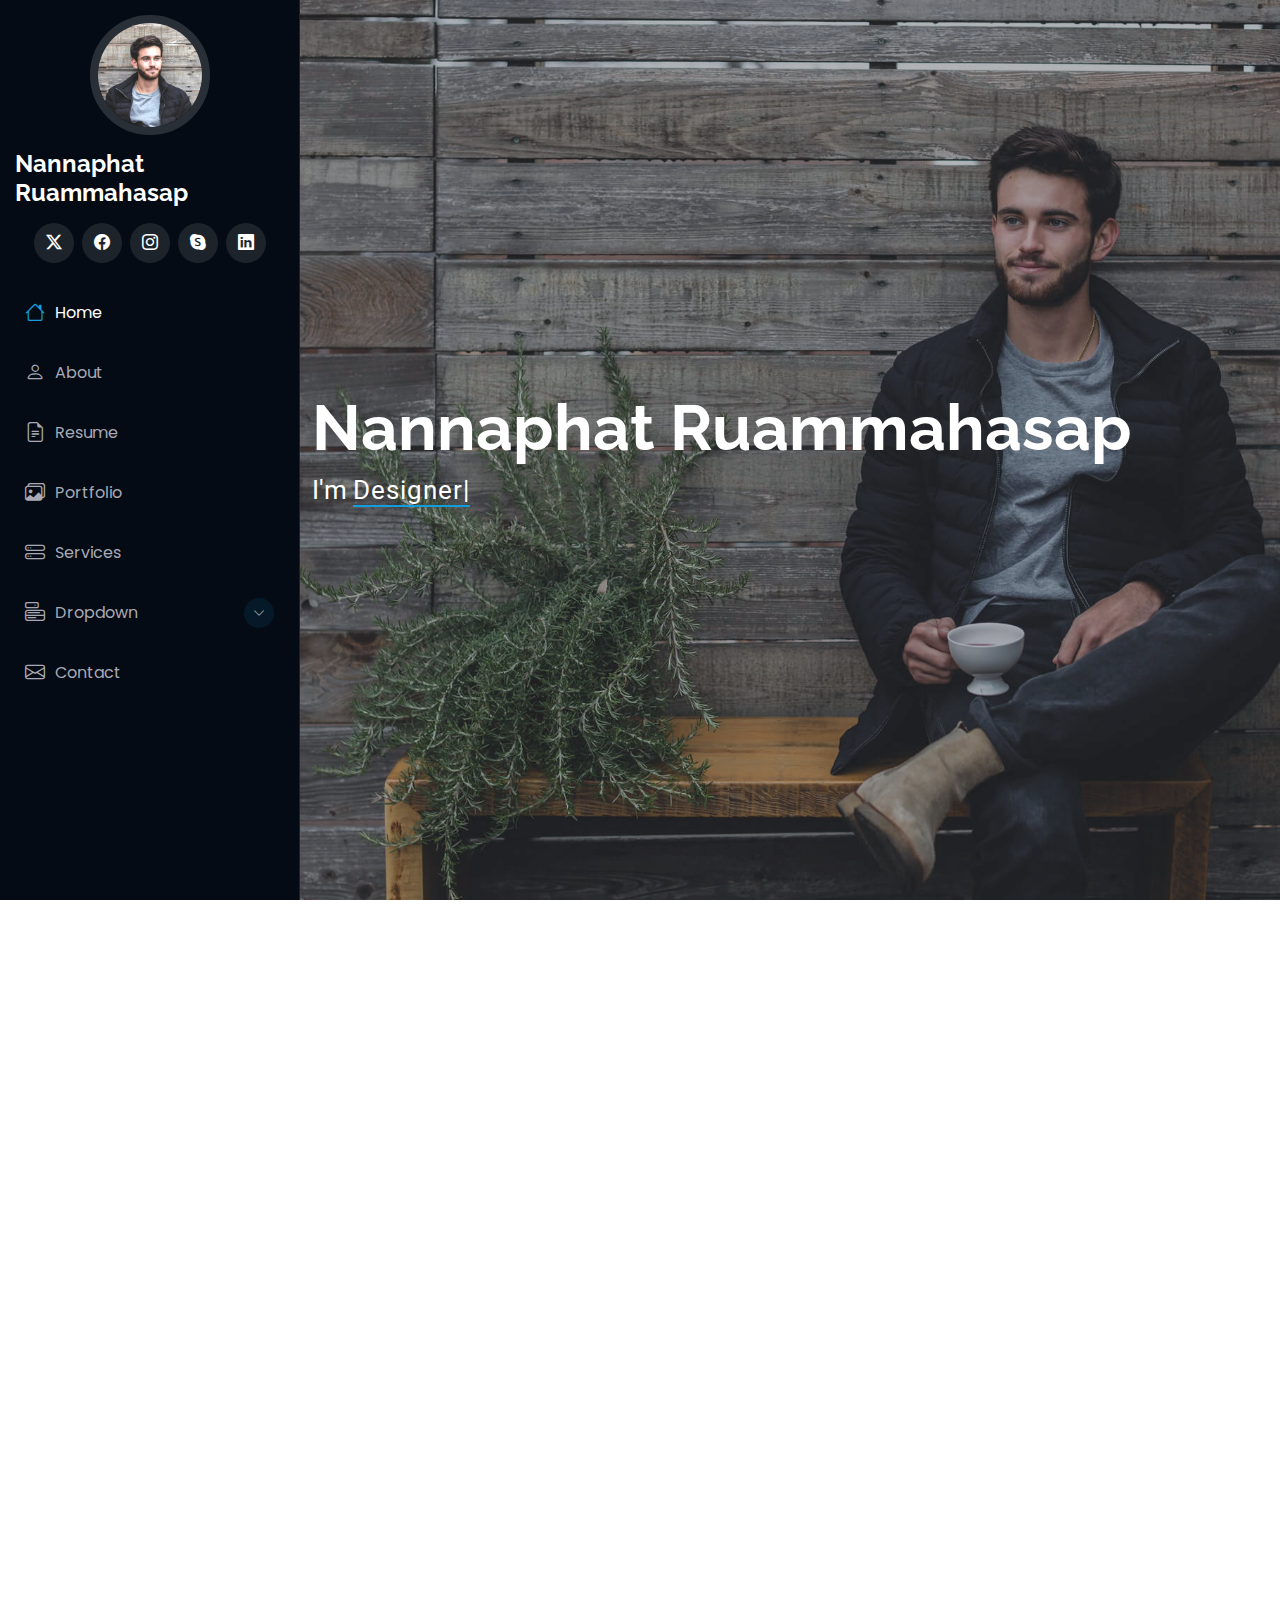
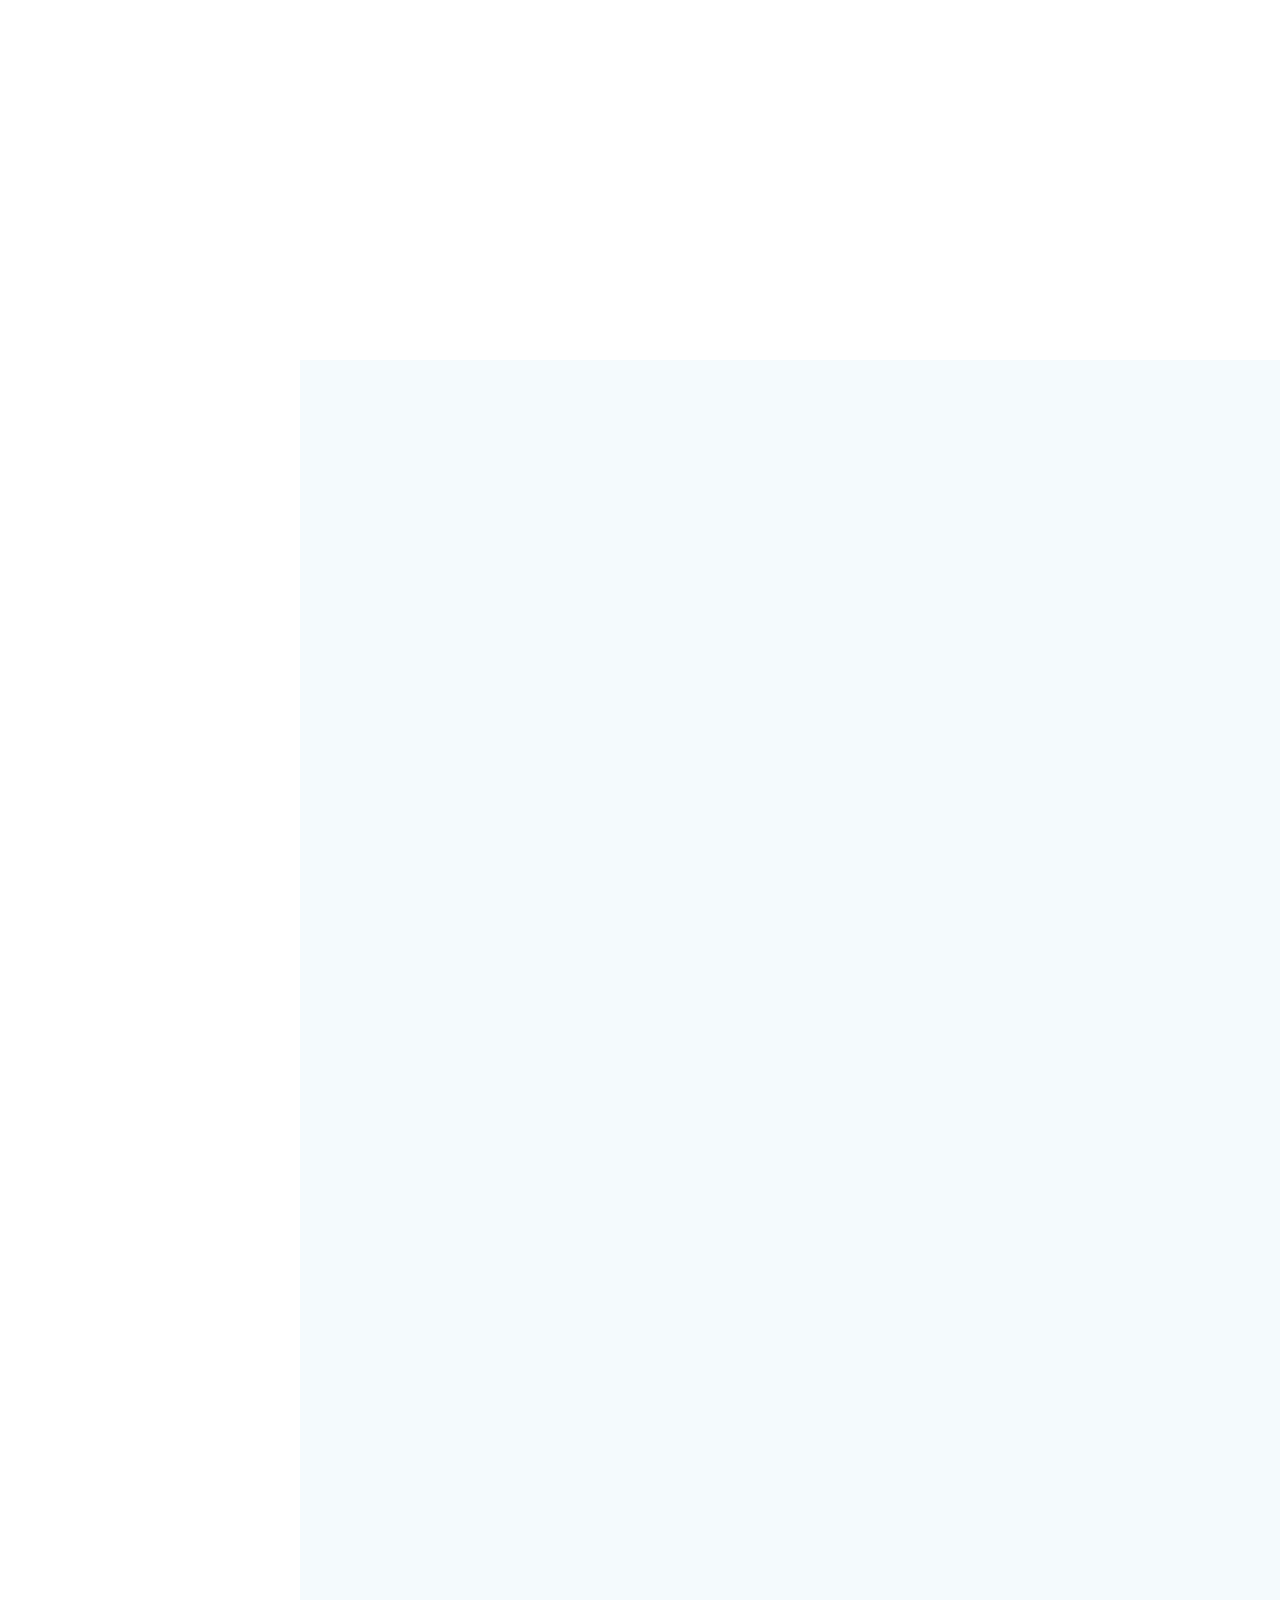
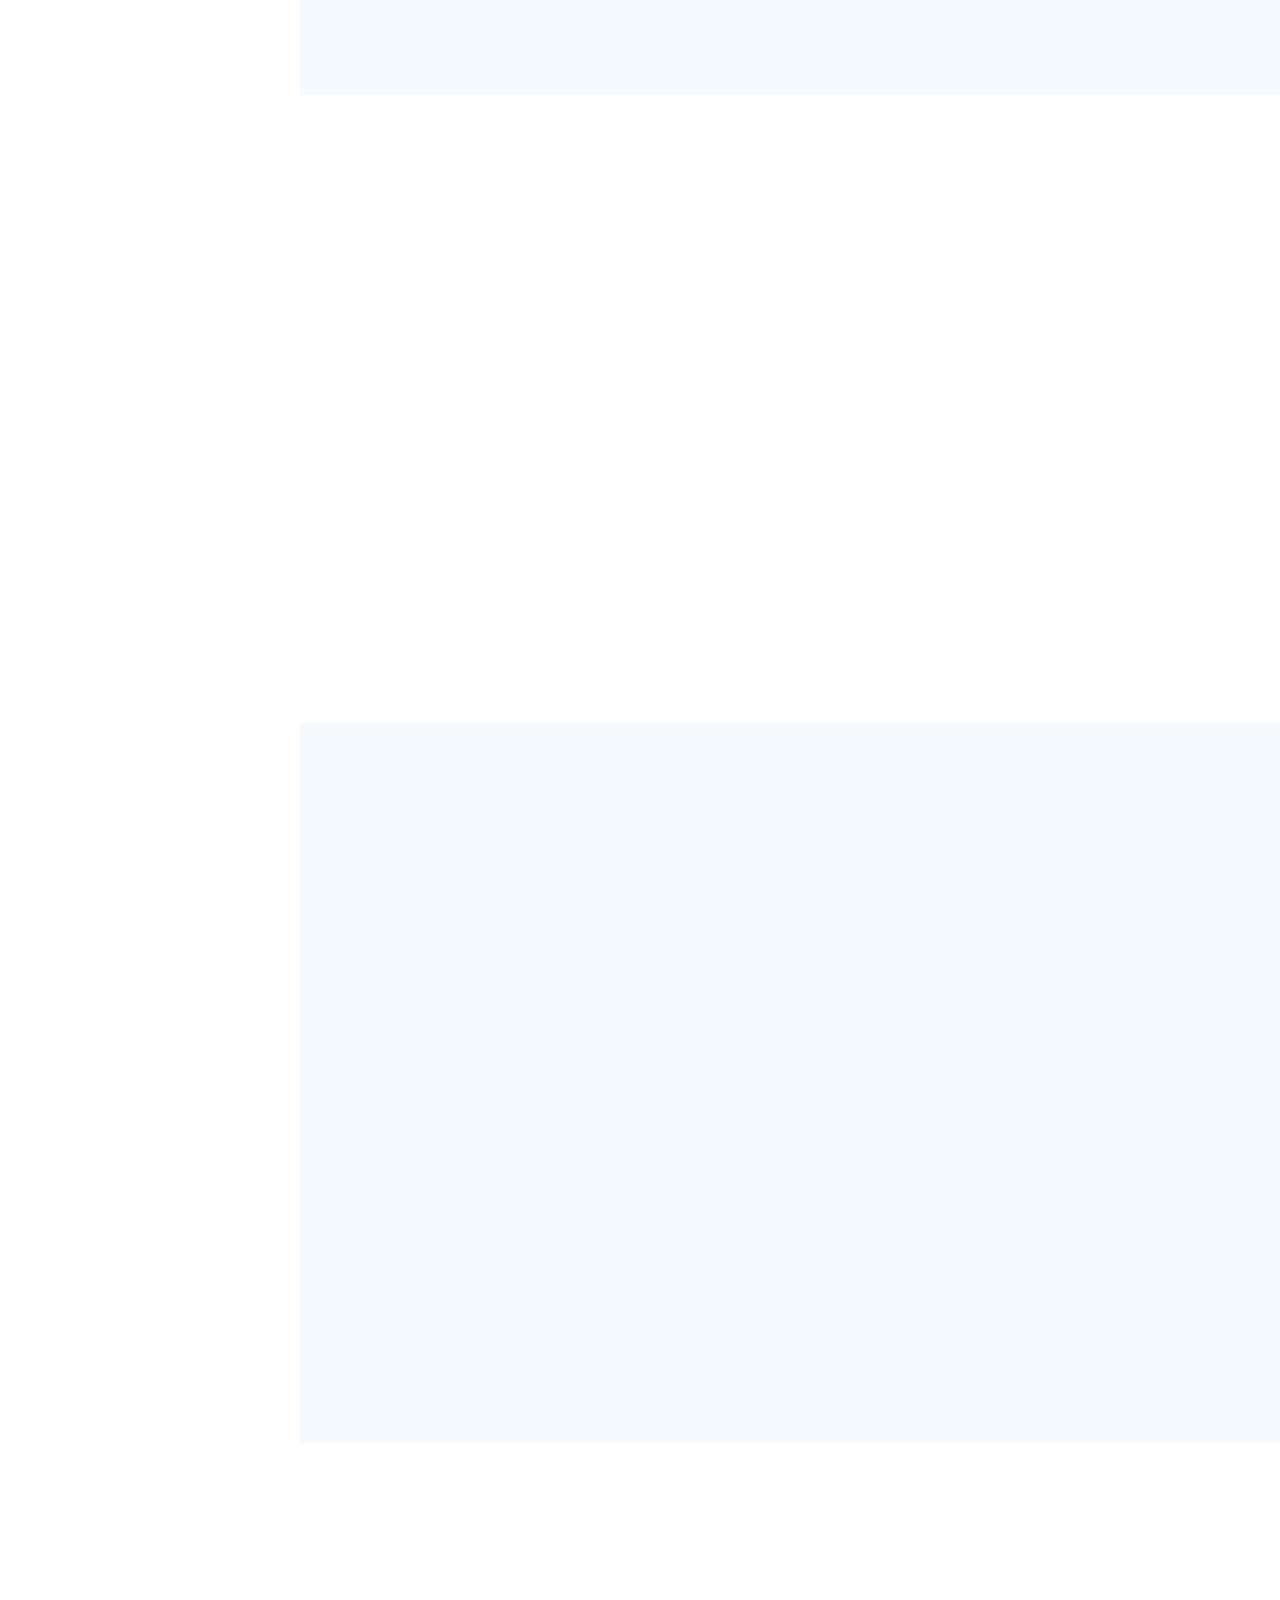
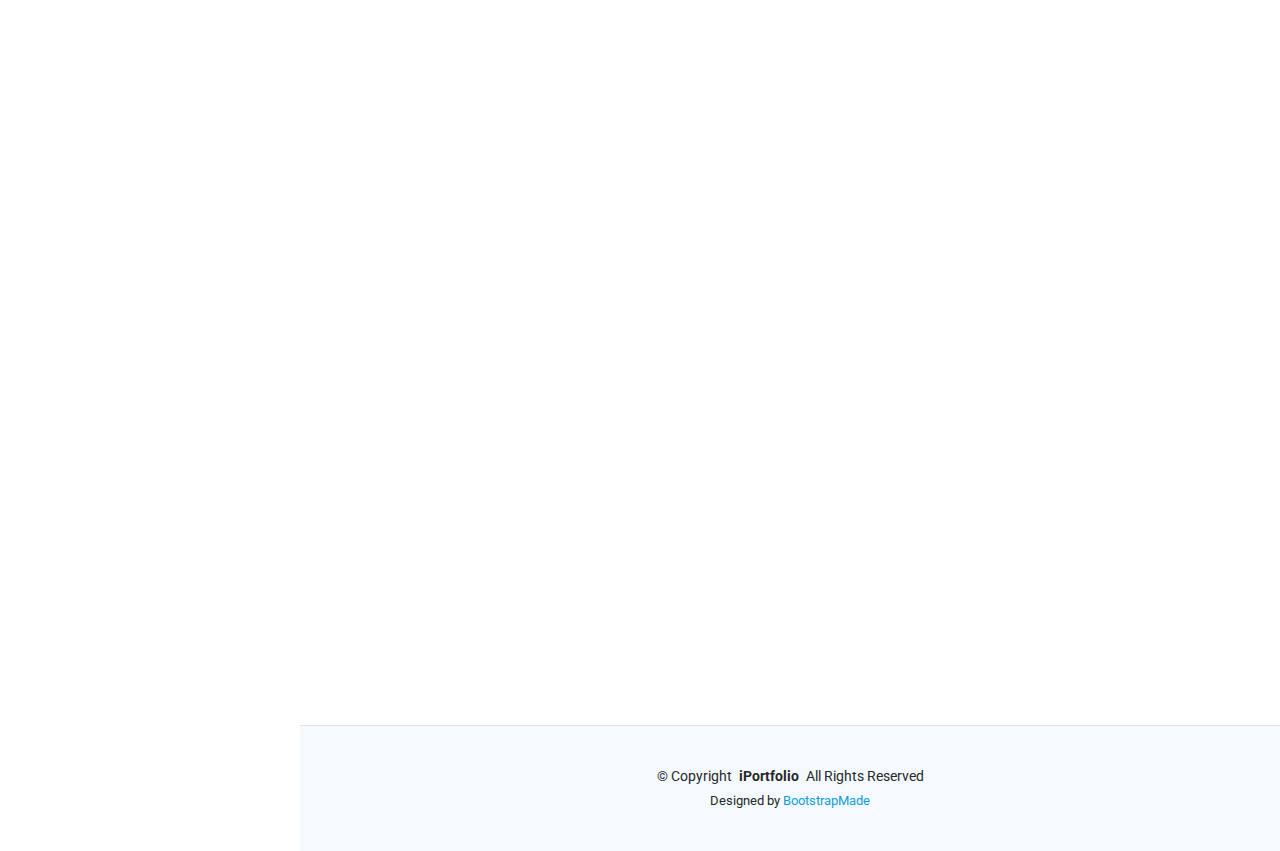
==== iPortfolio/index.html @ 77cae468 "Initial commit" ====
<!DOCTYPE html>
<html lang="en">

<head>
  <meta charset="utf-8">
  <meta content="width=device-width, initial-scale=1.0" name="viewport">
  <title>Index - iPortfolio Bootstrap Template</title>
  <meta content="" name="description">
  <meta content="" name="keywords">

  <!-- Favicons -->
  <link href="assets/img/favicon.png" rel="icon">
  <link href="assets/img/apple-touch-icon.png" rel="apple-touch-icon">

  <!-- Fonts -->
  <link href="https://fonts.googleapis.com" rel="preconnect">
  <link href="https://fonts.gstatic.com" rel="preconnect" crossorigin>
  <link href="https://fonts.googleapis.com/css2?family=Roboto:ital,wght@0,100;0,300;0,400;0,500;0,700;0,900;1,100;1,300;1,400;1,500;1,700;1,900&family=Poppins:ital,wght@0,100;0,200;0,300;0,400;0,500;0,600;0,700;0,800;0,900;1,100;1,200;1,300;1,400;1,500;1,600;1,700;1,800;1,900&family=Raleway:ital,wght@0,100;0,200;0,300;0,400;0,500;0,600;0,700;0,800;0,900;1,100;1,200;1,300;1,400;1,500;1,600;1,700;1,800;1,900&display=swap" rel="stylesheet">

  <!-- Vendor CSS Files -->
  <link href="assets/vendor/bootstrap/css/bootstrap.min.css" rel="stylesheet">
  <link href="assets/vendor/bootstrap-icons/bootstrap-icons.css" rel="stylesheet">
  <link href="assets/vendor/aos/aos.css" rel="stylesheet">
  <link href="assets/vendor/glightbox/css/glightbox.min.css" rel="stylesheet">
  <link href="assets/vendor/swiper/swiper-bundle.min.css" rel="stylesheet">

  <!-- Main CSS File -->
  <link href="assets/css/main.css" rel="stylesheet">

  <!-- =======================================================
  * Template Name: iPortfolio
  * Template URL: https://bootstrapmade.com/iportfolio-bootstrap-portfolio-websites-template/
  * Updated: Jun 29 2024 with Bootstrap v5.3.3
  * Author: BootstrapMade.com
  * License: https://bootstrapmade.com/license/
  ======================================================== -->
</head>

<body class="index-page">

  <header id="header" class="header dark-background d-flex flex-column">
    <i class="header-toggle d-xl-none bi bi-list"></i>

    <div class="profile-img">
      <img src="assets/img/my-profile-img.jpg" alt="" class="img-fluid rounded-circle">
    </div>

    <a href="index.html" class="logo d-flex align-items-center justify-content-center">
      <!-- Uncomment the line below if you also wish to use an image logo -->
      <!-- <img src="assets/img/logo.png" alt=""> -->
      <h1 class="sitename">Nannaphat Ruammahasap</h1>
    </a>

    <div class="social-links text-center">
      <a href="#" class="twitter"><i class="bi bi-twitter-x"></i></a>
      <a href="#" class="facebook"><i class="bi bi-facebook"></i></a>
      <a href="#" class="instagram"><i class="bi bi-instagram"></i></a>
      <a href="#" class="google-plus"><i class="bi bi-skype"></i></a>
      <a href="#" class="linkedin"><i class="bi bi-linkedin"></i></a>
    </div>

    <nav id="navmenu" class="navmenu">
      <ul>
        <li><a href="#hero" class="active"><i class="bi bi-house navicon"></i>Home</a></li>
        <li><a href="#about"><i class="bi bi-person navicon"></i> About</a></li>
        <li><a href="#resume"><i class="bi bi-file-earmark-text navicon"></i> Resume</a></li>
        <li><a href="#portfolio"><i class="bi bi-images navicon"></i> Portfolio</a></li>
        <li><a href="#services"><i class="bi bi-hdd-stack navicon"></i> Services</a></li>
        <li class="dropdown"><a href="#"><i class="bi bi-menu-button navicon"></i> <span>Dropdown</span> <i class="bi bi-chevron-down toggle-dropdown"></i></a>
          <ul>
            <li><a href="#">Dropdown 1</a></li>
            <li class="dropdown"><a href="#"><span>Deep Dropdown</span> <i class="bi bi-chevron-down toggle-dropdown"></i></a>
              <ul>
                <li><a href="#">Deep Dropdown 1</a></li>
                <li><a href="#">Deep Dropdown 2</a></li>
                <li><a href="#">Deep Dropdown 3</a></li>
                <li><a href="#">Deep Dropdown 4</a></li>
                <li><a href="#">Deep Dropdown 5</a></li>
              </ul>
            </li>
            <li><a href="#">Dropdown 2</a></li>
            <li><a href="#">Dropdown 3</a></li>
            <li><a href="#">Dropdown 4</a></li>
          </ul>
        </li>
        <li><a href="#contact"><i class="bi bi-envelope navicon"></i> Contact</a></li>
      </ul>
    </nav>

  </header>

  <main class="main">

    <!-- Hero Section -->
    <section id="hero" class="hero section dark-background">

      <img src="assets/img/hero-bg.jpg" alt="" data-aos="fade-in" class="">

      <div class="container" data-aos="fade-up" data-aos-delay="100">
        <h2>Nannaphat Ruammahasap</h2>
        <p>I'm <span class="typed" data-typed-items="Designer, 2D Artist, Concept Artist">Designer</span><span class="typed-cursor typed-cursor--blink" aria-hidden="true"></span><span class="typed-cursor typed-cursor--blink" aria-hidden="true"></span></p>
      </div>

    </section><!-- /Hero Section -->

    <!-- About Section -->
    <section id="about" class="about section">

      <!-- Section Title -->
      <div class="container section-title" data-aos="fade-up">
        <h2>About</h2>
        <p>Magnam dolores commodi suscipit. Necessitatibus eius consequatur ex aliquid fuga eum quidem. Sit sint consectetur velit. Quisquam quos quisquam cupiditate. Et nemo qui impedit suscipit alias ea. Quia fugiat sit in iste officiis commodi quidem hic quas.</p>
      </div><!-- End Section Title -->

      <div class="container" data-aos="fade-up" data-aos-delay="100">

        <div class="row gy-4 justify-content-center">
          <div class="col-lg-4">
            <img src="assets/img/my-profile-img.jpg" class="img-fluid" alt="">
          </div>
          <div class="col-lg-8 content">
            <h2>UI/UX Designer &amp; Web Developer.</h2>
            <p class="fst-italic py-3">
              Lorem ipsum dolor sit amet, consectetur adipiscing elit, sed do eiusmod tempor incididunt ut labore et dolore
              magna aliqua.
            </p>
            <div class="row">
              <div class="col-lg-6">
                <ul>
                  <li><i class="bi bi-chevron-right"></i> <strong>Birthday:</strong> <span>1 May 1995</span></li>
                  <li><i class="bi bi-chevron-right"></i> <strong>Website:</strong> <span>www.example.com</span></li>
                  <li><i class="bi bi-chevron-right"></i> <strong>Phone:</strong> <span>+123 456 7890</span></li>
                  <li><i class="bi bi-chevron-right"></i> <strong>City:</strong> <span>New York, USA</span></li>
                </ul>
              </div>
              <div class="col-lg-6">
                <ul>
                  <li><i class="bi bi-chevron-right"></i> <strong>Age:</strong> <span>30</span></li>
                  <li><i class="bi bi-chevron-right"></i> <strong>Degree:</strong> <span>Master</span></li>
                  <li><i class="bi bi-chevron-right"></i> <strong>Email:</strong> <span>email@example.com</span></li>
                  <li><i class="bi bi-chevron-right"></i> <strong>Freelance:</strong> <span>Available</span></li>
                </ul>
              </div>
            </div>
            <p class="py-3">
              Officiis eligendi itaque labore et dolorum mollitia officiis optio vero. Quisquam sunt adipisci omnis et ut. Nulla accusantium dolor incidunt officia tempore. Et eius omnis.
              Cupiditate ut dicta maxime officiis quidem quia. Sed et consectetur qui quia repellendus itaque neque.
            </p>
          </div>
        </div>

      </div>

    </section><!-- /About Section -->

    <!-- Stats Section -->
    <section id="stats" class="stats section">

      <div class="container" data-aos="fade-up" data-aos-delay="100">

        <div class="row gy-4">

          <div class="col-lg-3 col-md-6">
            <div class="stats-item">
              <i class="bi bi-emoji-smile"></i>
              <span data-purecounter-start="0" data-purecounter-end="232" data-purecounter-duration="1" class="purecounter"></span>
              <p><strong>Happy Clients</strong> <span>consequuntur quae</span></p>
            </div>
          </div><!-- End Stats Item -->

          <div class="col-lg-3 col-md-6">
            <div class="stats-item">
              <i class="bi bi-journal-richtext"></i>
              <span data-purecounter-start="0" data-purecounter-end="521" data-purecounter-duration="1" class="purecounter"></span>
              <p><strong>Projects</strong> <span>adipisci atque cum quia aut</span></p>
            </div>
          </div><!-- End Stats Item -->

          <div class="col-lg-3 col-md-6">
            <div class="stats-item">
              <i class="bi bi-headset"></i>
              <span data-purecounter-start="0" data-purecounter-end="1453" data-purecounter-duration="1" class="purecounter"></span>
              <p><strong>Hours Of Support</strong> <span>aut commodi quaerat</span></p>
            </div>
          </div><!-- End Stats Item -->

          <div class="col-lg-3 col-md-6">
            <div class="stats-item">
              <i class="bi bi-people"></i>
              <span data-purecounter-start="0" data-purecounter-end="32" data-purecounter-duration="1" class="purecounter"></span>
              <p><strong>Hard Workers</strong> <span>rerum asperiores dolor</span></p>
            </div>
          </div><!-- End Stats Item -->

        </div>

      </div>

    </section><!-- /Stats Section -->

    <!-- Skills Section -->
    <section id="skills" class="skills section light-background">

      <!-- Section Title -->
      <div class="container section-title" data-aos="fade-up">
        <h2>Skills</h2>
        <p>Necessitatibus eius consequatur ex aliquid fuga eum quidem sint consectetur velit</p>
      </div><!-- End Section Title -->

      <div class="container" data-aos="fade-up" data-aos-delay="100">

        <div class="row skills-content skills-animation">

          <div class="col-lg-6">

            <div class="progress">
              <span class="skill"><span>HTML</span> <i class="val">100%</i></span>
              <div class="progress-bar-wrap">
                <div class="progress-bar" role="progressbar" aria-valuenow="100" aria-valuemin="0" aria-valuemax="100"></div>
              </div>
            </div><!-- End Skills Item -->

            <div class="progress">
              <span class="skill"><span>CSS</span> <i class="val">90%</i></span>
              <div class="progress-bar-wrap">
                <div class="progress-bar" role="progressbar" aria-valuenow="90" aria-valuemin="0" aria-valuemax="100"></div>
              </div>
            </div><!-- End Skills Item -->

            <div class="progress">
              <span class="skill"><span>JavaScript</span> <i class="val">75%</i></span>
              <div class="progress-bar-wrap">
                <div class="progress-bar" role="progressbar" aria-valuenow="75" aria-valuemin="0" aria-valuemax="100"></div>
              </div>
            </div><!-- End Skills Item -->

          </div>

          <div class="col-lg-6">

            <div class="progress">
              <span class="skill"><span>PHP</span> <i class="val">80%</i></span>
              <div class="progress-bar-wrap">
                <div class="progress-bar" role="progressbar" aria-valuenow="80" aria-valuemin="0" aria-valuemax="100"></div>
              </div>
            </div><!-- End Skills Item -->

            <div class="progress">
              <span class="skill"><span>WordPress/CMS</span> <i class="val">90%</i></span>
              <div class="progress-bar-wrap">
                <div class="progress-bar" role="progressbar" aria-valuenow="90" aria-valuemin="0" aria-valuemax="100"></div>
              </div>
            </div><!-- End Skills Item -->

            <div class="progress">
              <span class="skill"><span>Photoshop</span> <i class="val">55%</i></span>
              <div class="progress-bar-wrap">
                <div class="progress-bar" role="progressbar" aria-valuenow="55" aria-valuemin="0" aria-valuemax="100"></div>
              </div>
            </div><!-- End Skills Item -->

          </div>

        </div>

      </div>

    </section><!-- /Skills Section -->

    <!-- Resume Section -->
    <section id="resume" class="resume section">

      <!-- Section Title -->
      <div class="container section-title" data-aos="fade-up">
        <h2>Resume</h2>
        <p>Magnam dolores commodi suscipit. Necessitatibus eius consequatur ex aliquid fuga eum quidem. Sit sint consectetur velit. Quisquam quos quisquam cupiditate. Et nemo qui impedit suscipit alias ea. Quia fugiat sit in iste officiis commodi quidem hic quas.</p>
      </div><!-- End Section Title -->

      <div class="container">

        <div class="row">

          <div class="col-lg-6" data-aos="fade-up" data-aos-delay="100">
            <h3 class="resume-title">Sumary</h3>

            <div class="resume-item pb-0">
              <h4>Brandon Johnson</h4>
              <p><em>Innovative and deadline-driven Graphic Designer with 3+ years of experience designing and developing user-centered digital/print marketing material from initial concept to final, polished deliverable.</em></p>
              <ul>
                <li>Portland par 127,Orlando, FL</li>
                <li>(123) 456-7891</li>
                <li>alice.barkley@example.com</li>
              </ul>
            </div><!-- Edn Resume Item -->

            <h3 class="resume-title">Education</h3>
            <div class="resume-item">
              <h4>Master of Fine Arts &amp; Graphic Design</h4>
              <h5>2015 - 2016</h5>
              <p><em>Rochester Institute of Technology, Rochester, NY</em></p>
              <p>Qui deserunt veniam. Et sed aliquam labore tempore sed quisquam iusto autem sit. Ea vero voluptatum qui ut dignissimos deleniti nerada porti sand markend</p>
            </div><!-- Edn Resume Item -->

            <div class="resume-item">
              <h4>Bachelor of Fine Arts &amp; Graphic Design</h4>
              <h5>2010 - 2014</h5>
              <p><em>Rochester Institute of Technology, Rochester, NY</em></p>
              <p>Quia nobis sequi est occaecati aut. Repudiandae et iusto quae reiciendis et quis Eius vel ratione eius unde vitae rerum voluptates asperiores voluptatem Earum molestiae consequatur neque etlon sader mart dila</p>
            </div><!-- Edn Resume Item -->

          </div>

          <div class="col-lg-6" data-aos="fade-up" data-aos-delay="200">
            <h3 class="resume-title">Professional Experience</h3>
            <div class="resume-item">
              <h4>Senior graphic design specialist</h4>
              <h5>2019 - Present</h5>
              <p><em>Experion, New York, NY </em></p>
              <ul>
                <li>Lead in the design, development, and implementation of the graphic, layout, and production communication materials</li>
                <li>Delegate tasks to the 7 members of the design team and provide counsel on all aspects of the project. </li>
                <li>Supervise the assessment of all graphic materials in order to ensure quality and accuracy of the design</li>
                <li>Oversee the efficient use of production project budgets ranging from $2,000 - $25,000</li>
              </ul>
            </div><!-- Edn Resume Item -->

            <div class="resume-item">
              <h4>Graphic design specialist</h4>
              <h5>2017 - 2018</h5>
              <p><em>Stepping Stone Advertising, New York, NY</em></p>
              <ul>
                <li>Developed numerous marketing programs (logos, brochures,infographics, presentations, and advertisements).</li>
                <li>Managed up to 5 projects or tasks at a given time while under pressure</li>
                <li>Recommended and consulted with clients on the most appropriate graphic design</li>
                <li>Created 4+ design presentations and proposals a month for clients and account managers</li>
              </ul>
            </div><!-- Edn Resume Item -->

          </div>

        </div>

      </div>

    </section><!-- /Resume Section -->

    <!-- Portfolio Section -->
    <section id="portfolio" class="portfolio section light-background">

      <!-- Section Title -->
      <div class="container section-title" data-aos="fade-up">
        <h2>Portfolio</h2>
        <p>Magnam dolores commodi suscipit. Necessitatibus eius consequatur ex aliquid fuga eum quidem. Sit sint consectetur velit. Quisquam quos quisquam cupiditate. Et nemo qui impedit suscipit alias ea. Quia fugiat sit in iste officiis commodi quidem hic quas.</p>
      </div><!-- End Section Title -->

      <div class="container">

        <div class="isotope-layout" data-default-filter="*" data-layout="masonry" data-sort="original-order">

          <ul class="portfolio-filters isotope-filters" data-aos="fade-up" data-aos-delay="100">
            <li data-filter="*" class="filter-active">All</li>
            <li data-filter=".filter-app">App</li>
            <li data-filter=".filter-product">Product</li>
            <li data-filter=".filter-branding">Branding</li>
            <li data-filter=".filter-books">Books</li>
          </ul><!-- End Portfolio Filters -->

          <div class="row gy-4 isotope-container" data-aos="fade-up" data-aos-delay="200">

            <div class="col-lg-4 col-md-6 portfolio-item isotope-item filter-app">
              <div class="portfolio-content h-100">
                <img src="assets/img/portfolio/app-1.jpg" class="img-fluid" alt="">
                <div class="portfolio-info">
                  <h4>App 1</h4>
                  <p>Lorem ipsum, dolor sit amet consectetur</p>
                  <a href="assets/img/portfolio/app-1.jpg" title="App 1" data-gallery="portfolio-gallery-app" class="glightbox preview-link"><i class="bi bi-zoom-in"></i></a>
                  <a href="portfolio-details.html" title="More Details" class="details-link"><i class="bi bi-link-45deg"></i></a>
                </div>
              </div>
            </div><!-- End Portfolio Item -->

            <div class="col-lg-4 col-md-6 portfolio-item isotope-item filter-product">
              <div class="portfolio-content h-100">
                <img src="assets/img/portfolio/product-1.jpg" class="img-fluid" alt="">
                <div class="portfolio-info">
                  <h4>Product 1</h4>
                  <p>Lorem ipsum, dolor sit amet consectetur</p>
                  <a href="assets/img/portfolio/product-1.jpg" title="Product 1" data-gallery="portfolio-gallery-product" class="glightbox preview-link"><i class="bi bi-zoom-in"></i></a>
                  <a href="portfolio-details.html" title="More Details" class="details-link"><i class="bi bi-link-45deg"></i></a>
                </div>
              </div>
            </div><!-- End Portfolio Item -->

            <div class="col-lg-4 col-md-6 portfolio-item isotope-item filter-branding">
              <div class="portfolio-content h-100">
                <img src="assets/img/portfolio/branding-1.jpg" class="img-fluid" alt="">
                <div class="portfolio-info">
                  <h4>Branding 1</h4>
                  <p>Lorem ipsum, dolor sit amet consectetur</p>
                  <a href="assets/img/portfolio/branding-1.jpg" title="Branding 1" data-gallery="portfolio-gallery-branding" class="glightbox preview-link"><i class="bi bi-zoom-in"></i></a>
                  <a href="portfolio-details.html" title="More Details" class="details-link"><i class="bi bi-link-45deg"></i></a>
                </div>
              </div>
            </div><!-- End Portfolio Item -->

            <div class="col-lg-4 col-md-6 portfolio-item isotope-item filter-books">
              <div class="portfolio-content h-100">
                <img src="assets/img/portfolio/books-1.jpg" class="img-fluid" alt="">
                <div class="portfolio-info">
                  <h4>Books 1</h4>
                  <p>Lorem ipsum, dolor sit amet consectetur</p>
                  <a href="assets/img/portfolio/books-1.jpg" title="Branding 1" data-gallery="portfolio-gallery-book" class="glightbox preview-link"><i class="bi bi-zoom-in"></i></a>
                  <a href="portfolio-details.html" title="More Details" class="details-link"><i class="bi bi-link-45deg"></i></a>
                </div>
              </div>
            </div><!-- End Portfolio Item -->

            <div class="col-lg-4 col-md-6 portfolio-item isotope-item filter-app">
              <div class="portfolio-content h-100">
                <img src="assets/img/portfolio/app-2.jpg" class="img-fluid" alt="">
                <div class="portfolio-info">
                  <h4>App 2</h4>
                  <p>Lorem ipsum, dolor sit amet consectetur</p>
                  <a href="assets/img/portfolio/app-2.jpg" title="App 2" data-gallery="portfolio-gallery-app" class="glightbox preview-link"><i class="bi bi-zoom-in"></i></a>
                  <a href="portfolio-details.html" title="More Details" class="details-link"><i class="bi bi-link-45deg"></i></a>
                </div>
              </div>
            </div><!-- End Portfolio Item -->

            <div class="col-lg-4 col-md-6 portfolio-item isotope-item filter-product">
              <div class="portfolio-content h-100">
                <img src="assets/img/portfolio/product-2.jpg" class="img-fluid" alt="">
                <div class="portfolio-info">
                  <h4>Product 2</h4>
                  <p>Lorem ipsum, dolor sit amet consectetur</p>
                  <a href="assets/img/portfolio/product-2.jpg" title="Product 2" data-gallery="portfolio-gallery-product" class="glightbox preview-link"><i class="bi bi-zoom-in"></i></a>
                  <a href="portfolio-details.html" title="More Details" class="details-link"><i class="bi bi-link-45deg"></i></a>
                </div>
              </div>
            </div><!-- End Portfolio Item -->

            <div class="col-lg-4 col-md-6 portfolio-item isotope-item filter-branding">
              <div class="portfolio-content h-100">
                <img src="assets/img/portfolio/branding-2.jpg" class="img-fluid" alt="">
                <div class="portfolio-info">
                  <h4>Branding 2</h4>
                  <p>Lorem ipsum, dolor sit amet consectetur</p>
                  <a href="assets/img/portfolio/branding-2.jpg" title="Branding 2" data-gallery="portfolio-gallery-branding" class="glightbox preview-link"><i class="bi bi-zoom-in"></i></a>
                  <a href="portfolio-details.html" title="More Details" class="details-link"><i class="bi bi-link-45deg"></i></a>
                </div>
              </div>
            </div><!-- End Portfolio Item -->

            <div class="col-lg-4 col-md-6 portfolio-item isotope-item filter-books">
              <div class="portfolio-content h-100">
                <img src="assets/img/portfolio/books-2.jpg" class="img-fluid" alt="">
                <div class="portfolio-info">
                  <h4>Books 2</h4>
                  <p>Lorem ipsum, dolor sit amet consectetur</p>
                  <a href="assets/img/portfolio/books-2.jpg" title="Branding 2" data-gallery="portfolio-gallery-book" class="glightbox preview-link"><i class="bi bi-zoom-in"></i></a>
                  <a href="portfolio-details.html" title="More Details" class="details-link"><i class="bi bi-link-45deg"></i></a>
                </div>
              </div>
            </div><!-- End Portfolio Item -->

            <div class="col-lg-4 col-md-6 portfolio-item isotope-item filter-app">
              <div class="portfolio-content h-100">
                <img src="assets/img/portfolio/app-3.jpg" class="img-fluid" alt="">
                <div class="portfolio-info">
                  <h4>App 3</h4>
                  <p>Lorem ipsum, dolor sit amet consectetur</p>
                  <a href="assets/img/portfolio/app-3.jpg" title="App 3" data-gallery="portfolio-gallery-app" class="glightbox preview-link"><i class="bi bi-zoom-in"></i></a>
                  <a href="portfolio-details.html" title="More Details" class="details-link"><i class="bi bi-link-45deg"></i></a>
                </div>
              </div>
            </div><!-- End Portfolio Item -->

            <div class="col-lg-4 col-md-6 portfolio-item isotope-item filter-product">
              <div class="portfolio-content h-100">
                <img src="assets/img/portfolio/product-3.jpg" class="img-fluid" alt="">
                <div class="portfolio-info">
                  <h4>Product 3</h4>
                  <p>Lorem ipsum, dolor sit amet consectetur</p>
                  <a href="assets/img/portfolio/product-3.jpg" title="Product 3" data-gallery="portfolio-gallery-product" class="glightbox preview-link"><i class="bi bi-zoom-in"></i></a>
                  <a href="portfolio-details.html" title="More Details" class="details-link"><i class="bi bi-link-45deg"></i></a>
                </div>
              </div>
            </div><!-- End Portfolio Item -->

            <div class="col-lg-4 col-md-6 portfolio-item isotope-item filter-branding">
              <div class="portfolio-content h-100">
                <img src="assets/img/portfolio/branding-3.jpg" class="img-fluid" alt="">
                <div class="portfolio-info">
                  <h4>Branding 3</h4>
                  <p>Lorem ipsum, dolor sit amet consectetur</p>
                  <a href="assets/img/portfolio/branding-3.jpg" title="Branding 2" data-gallery="portfolio-gallery-branding" class="glightbox preview-link"><i class="bi bi-zoom-in"></i></a>
                  <a href="portfolio-details.html" title="More Details" class="details-link"><i class="bi bi-link-45deg"></i></a>
                </div>
              </div>
            </div><!-- End Portfolio Item -->

            <div class="col-lg-4 col-md-6 portfolio-item isotope-item filter-books">
              <div class="portfolio-content h-100">
                <img src="assets/img/portfolio/books-3.jpg" class="img-fluid" alt="">
                <div class="portfolio-info">
                  <h4>Books 3</h4>
                  <p>Lorem ipsum, dolor sit amet consectetur</p>
                  <a href="assets/img/portfolio/books-3.jpg" title="Branding 3" data-gallery="portfolio-gallery-book" class="glightbox preview-link"><i class="bi bi-zoom-in"></i></a>
                  <a href="portfolio-details.html" title="More Details" class="details-link"><i class="bi bi-link-45deg"></i></a>
                </div>
              </div>
            </div><!-- End Portfolio Item -->

          </div><!-- End Portfolio Container -->

        </div>

      </div>

    </section><!-- /Portfolio Section -->

    <!-- Services Section -->
    <section id="services" class="services section">

      <!-- Section Title -->
      <div class="container section-title" data-aos="fade-up">
        <h2>Services</h2>
        <p>Magnam dolores commodi suscipit. Necessitatibus eius consequatur ex aliquid fuga eum quidem. Sit sint consectetur velit. Quisquam quos quisquam cupiditate. Et nemo qui impedit suscipit alias ea. Quia fugiat sit in iste officiis commodi quidem hic quas.</p>
      </div><!-- End Section Title -->

      <div class="container">

        <div class="row gy-4">

          <div class="col-lg-4 col-md-6 service-item d-flex" data-aos="fade-up" data-aos-delay="100">
            <div class="icon flex-shrink-0"><i class="bi bi-briefcase"></i></div>
            <div>
              <h4 class="title"><a href="service-details.html" class="stretched-link">Lorem Ipsum</a></h4>
              <p class="description">Voluptatum deleniti atque corrupti quos dolores et quas molestias excepturi sint occaecati cupiditate non provident</p>
            </div>
          </div>
          <!-- End Service Item -->

          <div class="col-lg-4 col-md-6 service-item d-flex" data-aos="fade-up" data-aos-delay="200">
            <div class="icon flex-shrink-0"><i class="bi bi-card-checklist"></i></div>
            <div>
              <h4 class="title"><a href="service-details.html" class="stretched-link">Dolor Sitema</a></h4>
              <p class="description">Minim veniam, quis nostrud exercitation ullamco laboris nisi ut aliquip ex ea commodo consequat tarad limino ata</p>
            </div>
          </div><!-- End Service Item -->

          <div class="col-lg-4 col-md-6 service-item d-flex" data-aos="fade-up" data-aos-delay="300">
            <div class="icon flex-shrink-0"><i class="bi bi-bar-chart"></i></div>
            <div>
              <h4 class="title"><a href="service-details.html" class="stretched-link">Sed ut perspiciatis</a></h4>
              <p class="description">Duis aute irure dolor in reprehenderit in voluptate velit esse cillum dolore eu fugiat nulla pariatur</p>
            </div>
          </div><!-- End Service Item -->

          <div class="col-lg-4 col-md-6 service-item d-flex" data-aos="fade-up" data-aos-delay="400">
            <div class="icon flex-shrink-0"><i class="bi bi-binoculars"></i></div>
            <div>
              <h4 class="title"><a href="service-details.html" class="stretched-link">Magni Dolores</a></h4>
              <p class="description">Excepteur sint occaecat cupidatat non proident, sunt in culpa qui officia deserunt mollit anim id est laborum</p>
            </div>
          </div><!-- End Service Item -->

          <div class="col-lg-4 col-md-6 service-item d-flex" data-aos="fade-up" data-aos-delay="500">
            <div class="icon flex-shrink-0"><i class="bi bi-brightness-high"></i></div>
            <div>
              <h4 class="title"><a href="service-details.html" class="stretched-link">Nemo Enim</a></h4>
              <p class="description">At vero eos et accusamus et iusto odio dignissimos ducimus qui blanditiis praesentium voluptatum deleniti atque</p>
            </div>
          </div><!-- End Service Item -->

          <div class="col-lg-4 col-md-6 service-item d-flex" data-aos="fade-up" data-aos-delay="600">
            <div class="icon flex-shrink-0"><i class="bi bi-calendar4-week"></i></div>
            <div>
              <h4 class="title"><a href="service-details.html" class="stretched-link">Eiusmod Tempor</a></h4>
              <p class="description">Et harum quidem rerum facilis est et expedita distinctio. Nam libero tempore, cum soluta nobis est eligendi</p>
            </div>
          </div><!-- End Service Item -->

        </div>

      </div>

    </section><!-- /Services Section -->

    <!-- Testimonials Section -->
    <section id="testimonials" class="testimonials section light-background">

      <!-- Section Title -->
      <div class="container section-title" data-aos="fade-up">
        <h2>Testimonials</h2>
        <p>Necessitatibus eius consequatur ex aliquid fuga eum quidem sint consectetur velit</p>
      </div><!-- End Section Title -->

      <div class="container" data-aos="fade-up" data-aos-delay="100">

        <div class="swiper init-swiper">
          <script type="application/json" class="swiper-config">
            {
              "loop": true,
              "speed": 600,
              "autoplay": {
                "delay": 5000
              },
              "slidesPerView": "auto",
              "pagination": {
                "el": ".swiper-pagination",
                "type": "bullets",
                "clickable": true
              },
              "breakpoints": {
                "320": {
                  "slidesPerView": 1,
                  "spaceBetween": 40
                },
                "1200": {
                  "slidesPerView": 3,
                  "spaceBetween": 1
                }
              }
            }
          </script>
          <div class="swiper-wrapper">

            <div class="swiper-slide">
              <div class="testimonial-item">
                <p>
                  <i class="bi bi-quote quote-icon-left"></i>
                  <span>Proin iaculis purus consequat sem cure digni ssim donec porttitora entum suscipit rhoncus. Accusantium quam, ultricies eget id, aliquam eget nibh et. Maecen aliquam, risus at semper.</span>
                  <i class="bi bi-quote quote-icon-right"></i>
                </p>
                <img src="assets/img/testimonials/testimonials-1.jpg" class="testimonial-img" alt="">
                <h3>Saul Goodman</h3>
                <h4>Ceo &amp; Founder</h4>
              </div>
            </div><!-- End testimonial item -->

            <div class="swiper-slide">
              <div class="testimonial-item">
                <p>
                  <i class="bi bi-quote quote-icon-left"></i>
                  <span>Export tempor illum tamen malis malis eram quae irure esse labore quem cillum quid malis quorum velit fore eram velit sunt aliqua noster fugiat irure amet legam anim culpa.</span>
                  <i class="bi bi-quote quote-icon-right"></i>
                </p>
                <img src="assets/img/testimonials/testimonials-2.jpg" class="testimonial-img" alt="">
                <h3>Sara Wilsson</h3>
                <h4>Designer</h4>
              </div>
            </div><!-- End testimonial item -->

            <div class="swiper-slide">
              <div class="testimonial-item">
                <p>
                  <i class="bi bi-quote quote-icon-left"></i>
                  <span>Enim nisi quem export duis labore cillum quae magna enim sint quorum nulla quem veniam duis minim tempor labore quem eram duis noster aute amet eram fore quis sint minim.</span>
                  <i class="bi bi-quote quote-icon-right"></i>
                </p>
                <img src="assets/img/testimonials/testimonials-3.jpg" class="testimonial-img" alt="">
                <h3>Jena Karlis</h3>
                <h4>Store Owner</h4>
              </div>
            </div><!-- End testimonial item -->

            <div class="swiper-slide">
              <div class="testimonial-item">
                <p>
                  <i class="bi bi-quote quote-icon-left"></i>
                  <span>Fugiat enim eram quae cillum dolore dolor amet nulla culpa multos export minim fugiat dolor enim duis veniam ipsum anim magna sunt elit fore quem dolore labore illum veniam.</span>
                  <i class="bi bi-quote quote-icon-right"></i>
                </p>
                <img src="assets/img/testimonials/testimonials-4.jpg" class="testimonial-img" alt="">
                <h3>Matt Brandon</h3>
                <h4>Freelancer</h4>
              </div>
            </div><!-- End testimonial item -->

            <div class="swiper-slide">
              <div class="testimonial-item">
                <p>
                  <i class="bi bi-quote quote-icon-left"></i>
                  <span>Quis quorum aliqua sint quem legam fore sunt eram irure aliqua veniam tempor noster veniam sunt culpa nulla illum cillum fugiat legam esse veniam culpa fore nisi cillum quid.</span>
                  <i class="bi bi-quote quote-icon-right"></i>
                </p>
                <img src="assets/img/testimonials/testimonials-5.jpg" class="testimonial-img" alt="">
                <h3>John Larson</h3>
                <h4>Entrepreneur</h4>
              </div>
            </div><!-- End testimonial item -->

          </div>
          <div class="swiper-pagination"></div>
        </div>

      </div>

    </section><!-- /Testimonials Section -->

    <!-- Contact Section -->
    <section id="contact" class="contact section">

      <!-- Section Title -->
      <div class="container section-title" data-aos="fade-up">
        <h2>Contact</h2>
        <p>Necessitatibus eius consequatur ex aliquid fuga eum quidem sint consectetur velit</p>
      </div><!-- End Section Title -->

      <div class="container" data-aos="fade-up" data-aos-delay="100">

        <div class="row gy-4">

          <div class="col-lg-5">

            <div class="info-wrap">
              <div class="info-item d-flex" data-aos="fade-up" data-aos-delay="200">
                <i class="bi bi-geo-alt flex-shrink-0"></i>
                <div>
                  <h3>Address</h3>
                  <p>A108 Adam Street, New York, NY 535022</p>
                </div>
              </div><!-- End Info Item -->

              <div class="info-item d-flex" data-aos="fade-up" data-aos-delay="300">
                <i class="bi bi-telephone flex-shrink-0"></i>
                <div>
                  <h3>Call Us</h3>
                  <p>+1 5589 55488 55</p>
                </div>
              </div><!-- End Info Item -->

              <div class="info-item d-flex" data-aos="fade-up" data-aos-delay="400">
                <i class="bi bi-envelope flex-shrink-0"></i>
                <div>
                  <h3>Email Us</h3>
                  <p>info@example.com</p>
                </div>
              </div><!-- End Info Item -->

              <iframe src="https://www.google.com/maps/embed?pb=!1m14!1m8!1m3!1d48389.78314118045!2d-74.006138!3d40.710059!3m2!1i1024!2i768!4f13.1!3m3!1m2!1s0x89c25a22a3bda30d%3A0xb89d1fe6bc499443!2sDowntown%20Conference%20Center!5e0!3m2!1sen!2sus!4v1676961268712!5m2!1sen!2sus" frameborder="0" style="border:0; width: 100%; height: 270px;" allowfullscreen="" loading="lazy" referrerpolicy="no-referrer-when-downgrade"></iframe>
            </div>
          </div>

          <div class="col-lg-7">
            <form action="forms/contact.php" method="post" class="php-email-form" data-aos="fade-up" data-aos-delay="200">
              <div class="row gy-4">

                <div class="col-md-6">
                  <label for="name-field" class="pb-2">Your Name</label>
                  <input type="text" name="name" id="name-field" class="form-control" required="">
                </div>

                <div class="col-md-6">
                  <label for="email-field" class="pb-2">Your Email</label>
                  <input type="email" class="form-control" name="email" id="email-field" required="">
                </div>

                <div class="col-md-12">
                  <label for="subject-field" class="pb-2">Subject</label>
                  <input type="text" class="form-control" name="subject" id="subject-field" required="">
                </div>

                <div class="col-md-12">
                  <label for="message-field" class="pb-2">Message</label>
                  <textarea class="form-control" name="message" rows="10" id="message-field" required=""></textarea>
                </div>

                <div class="col-md-12 text-center">
                  <div class="loading">Loading</div>
                  <div class="error-message"></div>
                  <div class="sent-message">Your message has been sent. Thank you!</div>

                  <button type="submit">Send Message</button>
                </div>

              </div>
            </form>
          </div><!-- End Contact Form -->

        </div>

      </div>

    </section><!-- /Contact Section -->

  </main>

  <footer id="footer" class="footer position-relative light-background">

    <div class="container">
      <div class="copyright text-center ">
        <p>© <span>Copyright</span> <strong class="px-1 sitename">iPortfolio</strong> <span>All Rights Reserved</span></p>
      </div>
      <div class="credits">
        <!-- All the links in the footer should remain intact. -->
        <!-- You can delete the links only if you've purchased the pro version. -->
        <!-- Licensing information: https://bootstrapmade.com/license/ -->
        <!-- Purchase the pro version with working PHP/AJAX contact form: [buy-url] -->
        Designed by <a href="https://bootstrapmade.com/">BootstrapMade</a>
      </div>
    </div>

  </footer>

  <!-- Scroll Top -->
  <a href="#" id="scroll-top" class="scroll-top d-flex align-items-center justify-content-center"><i class="bi bi-arrow-up-short"></i></a>

  <!-- Preloader -->
  <div id="preloader"></div>

  <!-- Vendor JS Files -->
  <script src="assets/vendor/bootstrap/js/bootstrap.bundle.min.js"></script>
  <script src="assets/vendor/php-email-form/validate.js"></script>
  <script src="assets/vendor/aos/aos.js"></script>
  <script src="assets/vendor/typed.js/typed.umd.js"></script>
  <script src="assets/vendor/purecounter/purecounter_vanilla.js"></script>
  <script src="assets/vendor/waypoints/noframework.waypoints.js"></script>
  <script src="assets/vendor/glightbox/js/glightbox.min.js"></script>
  <script src="assets/vendor/imagesloaded/imagesloaded.pkgd.min.js"></script>
  <script src="assets/vendor/isotope-layout/isotope.pkgd.min.js"></script>
  <script src="assets/vendor/swiper/swiper-bundle.min.js"></script>

  <!-- Main JS File -->
  <script src="assets/js/main.js"></script>

</body>

</html>
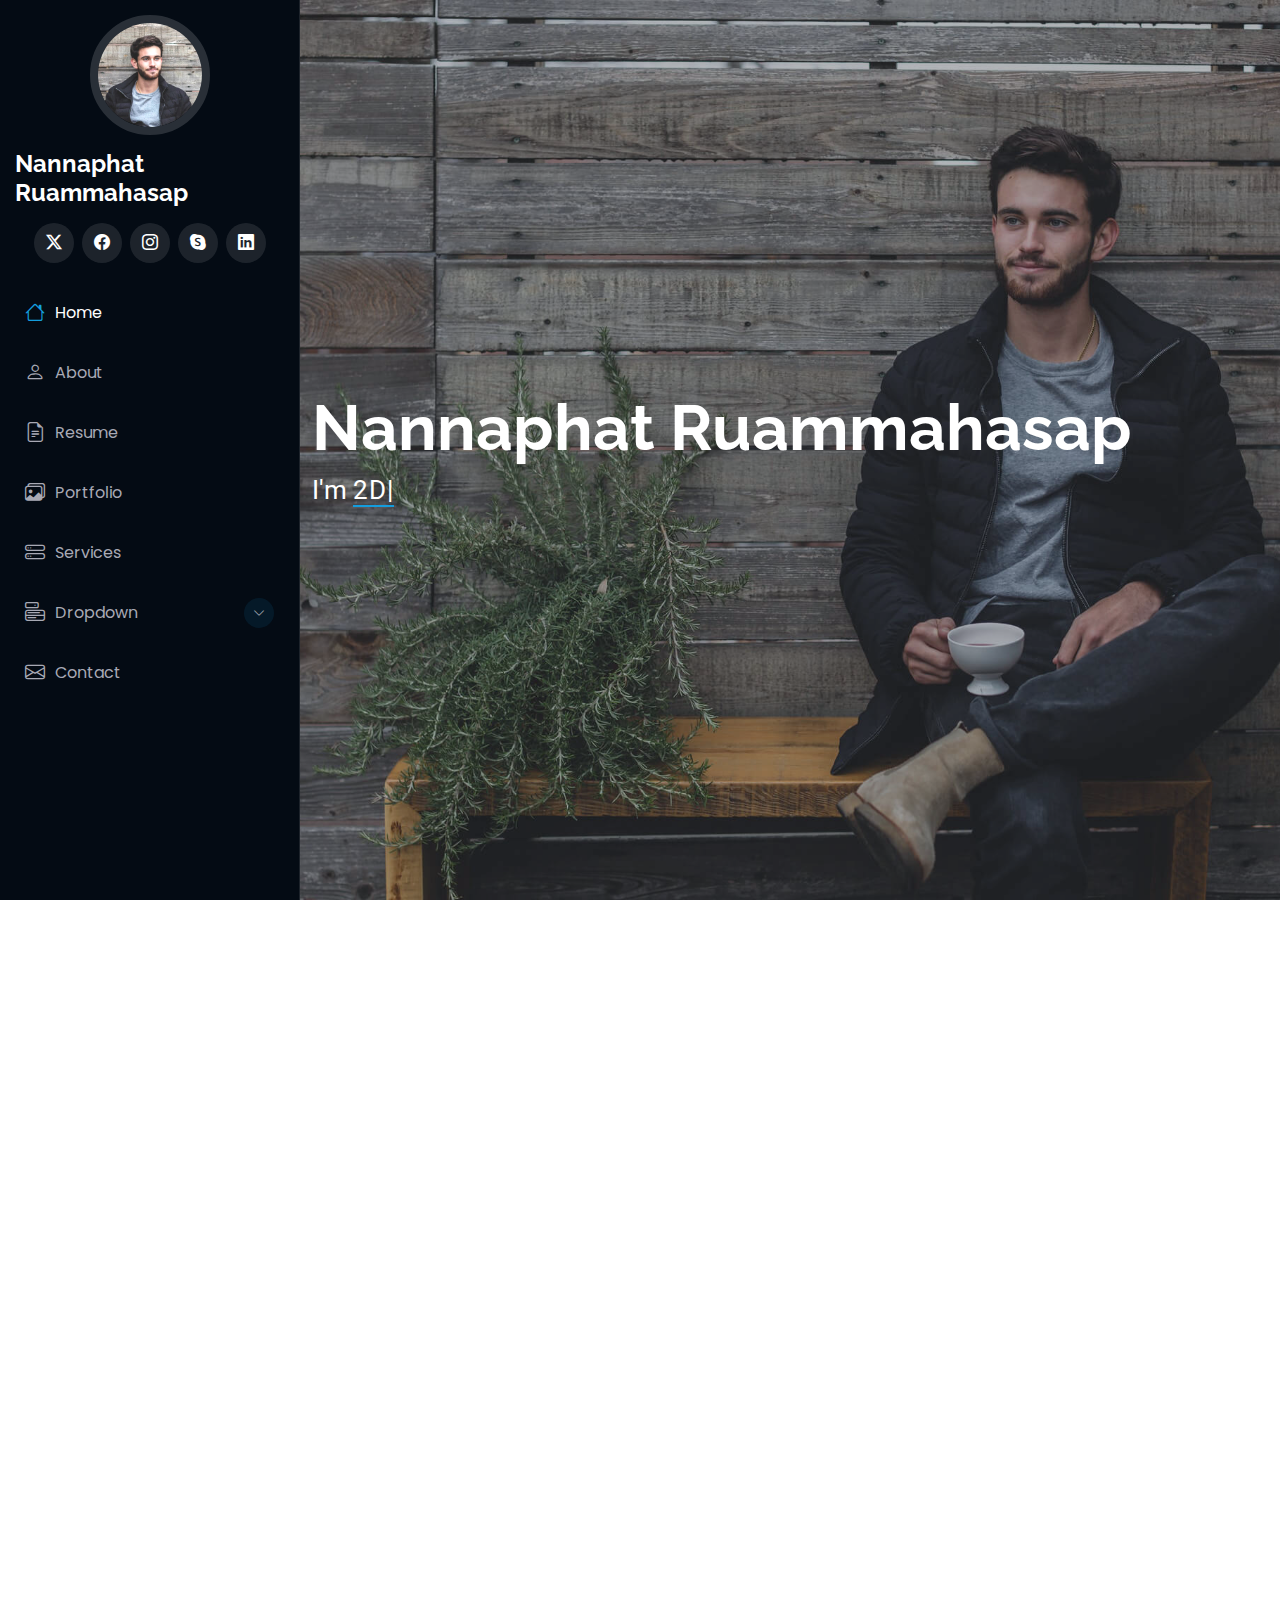
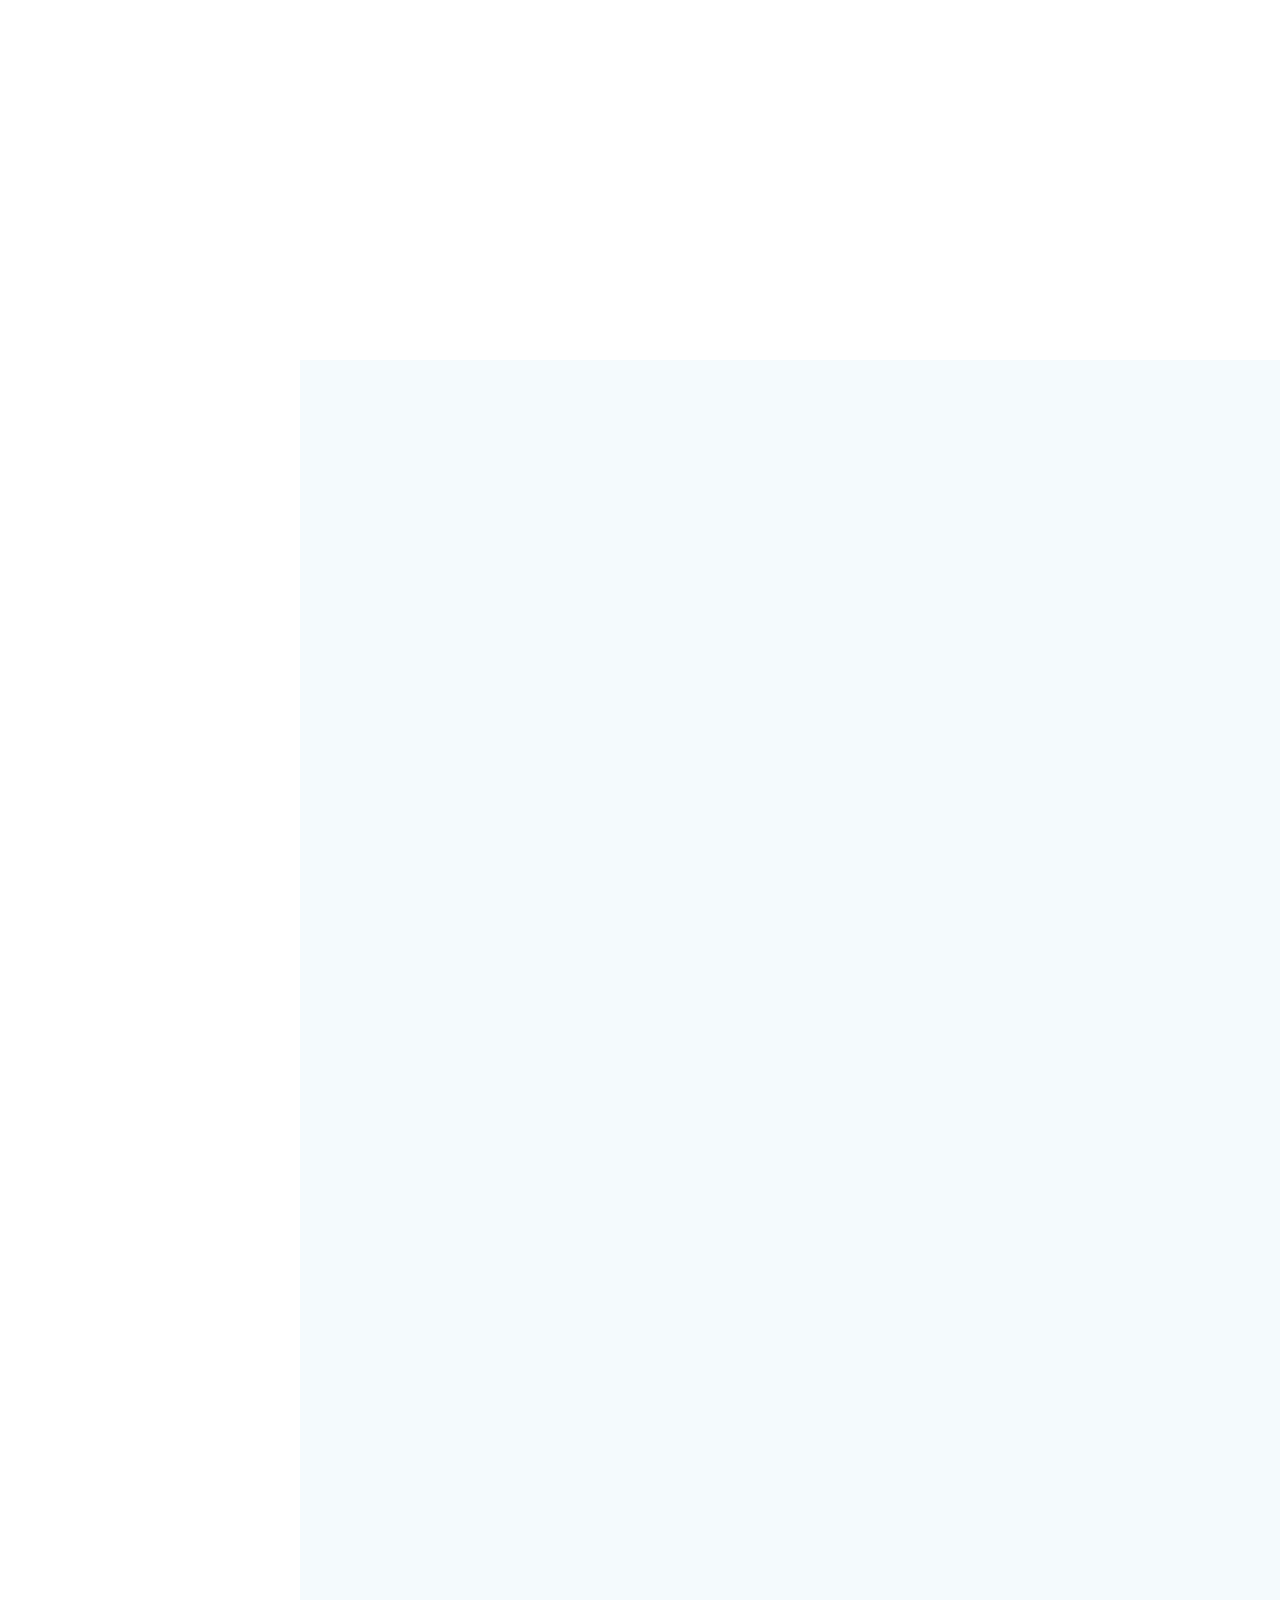
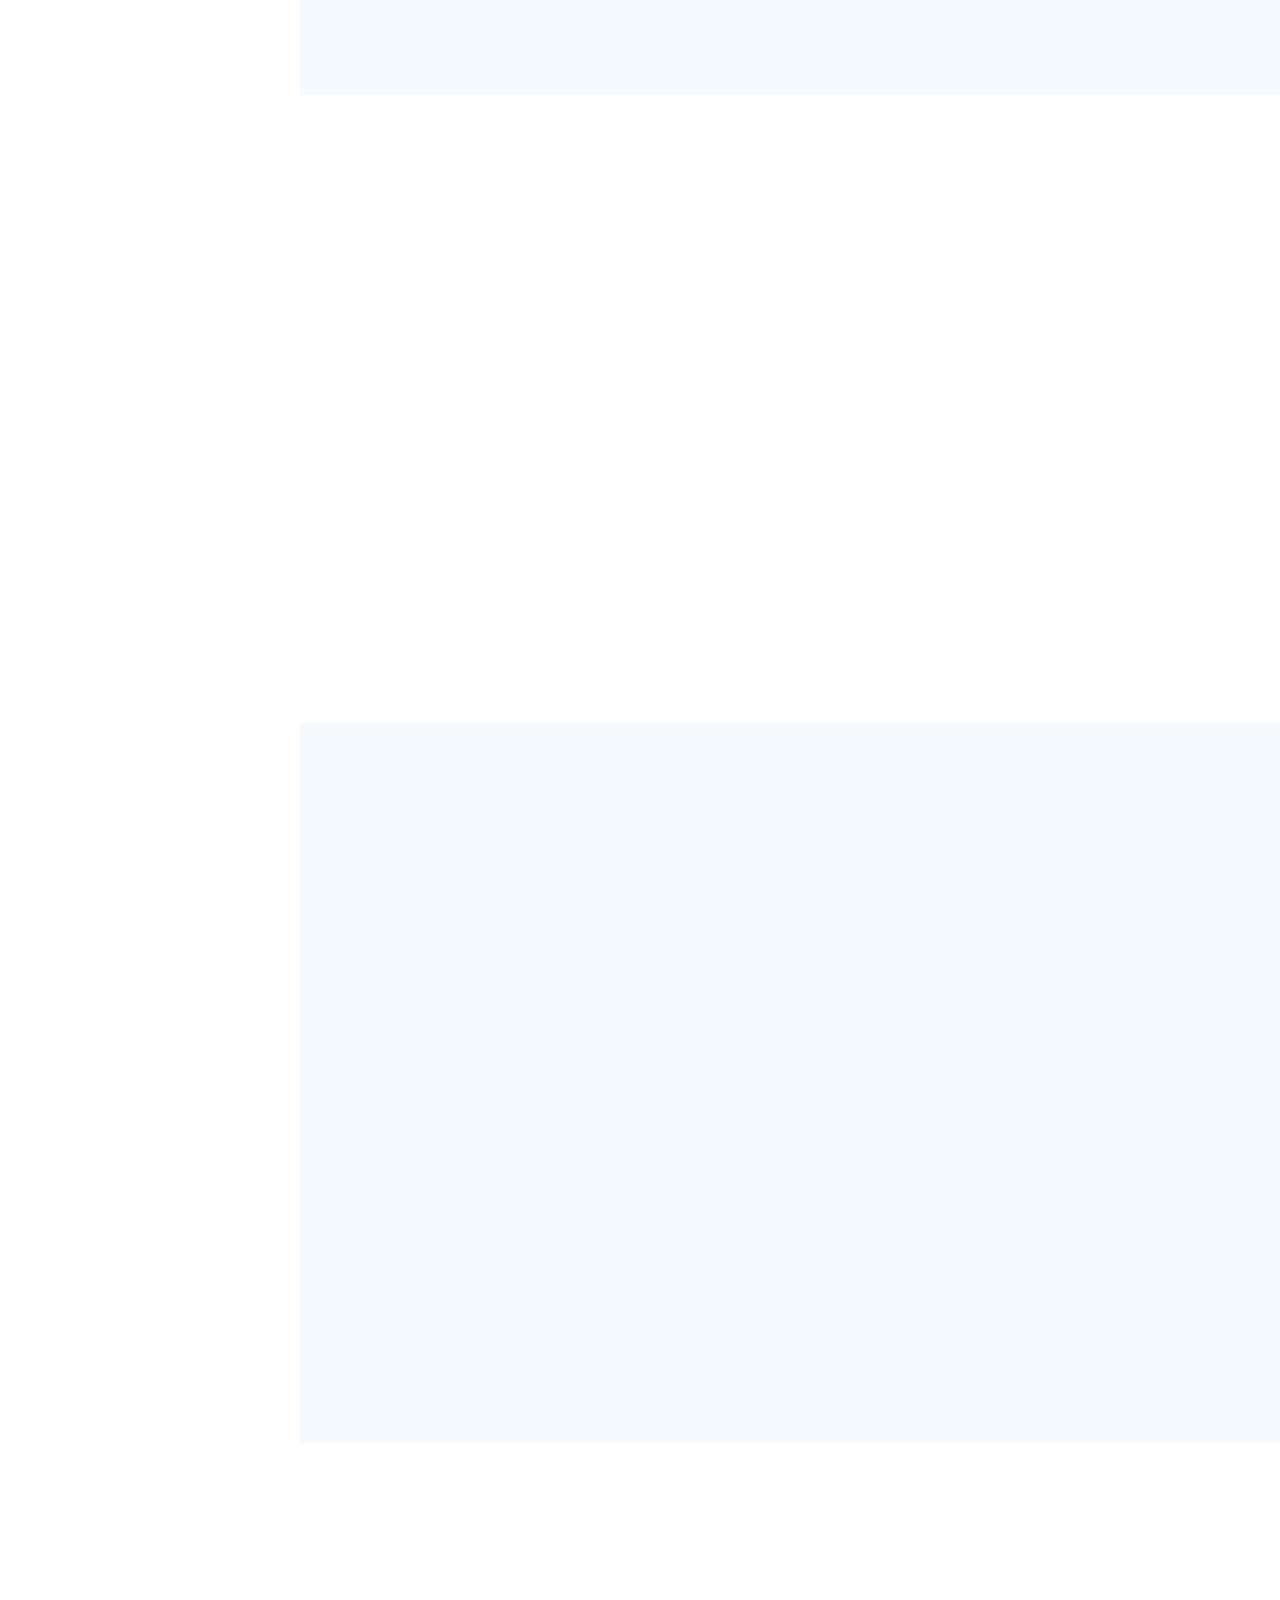
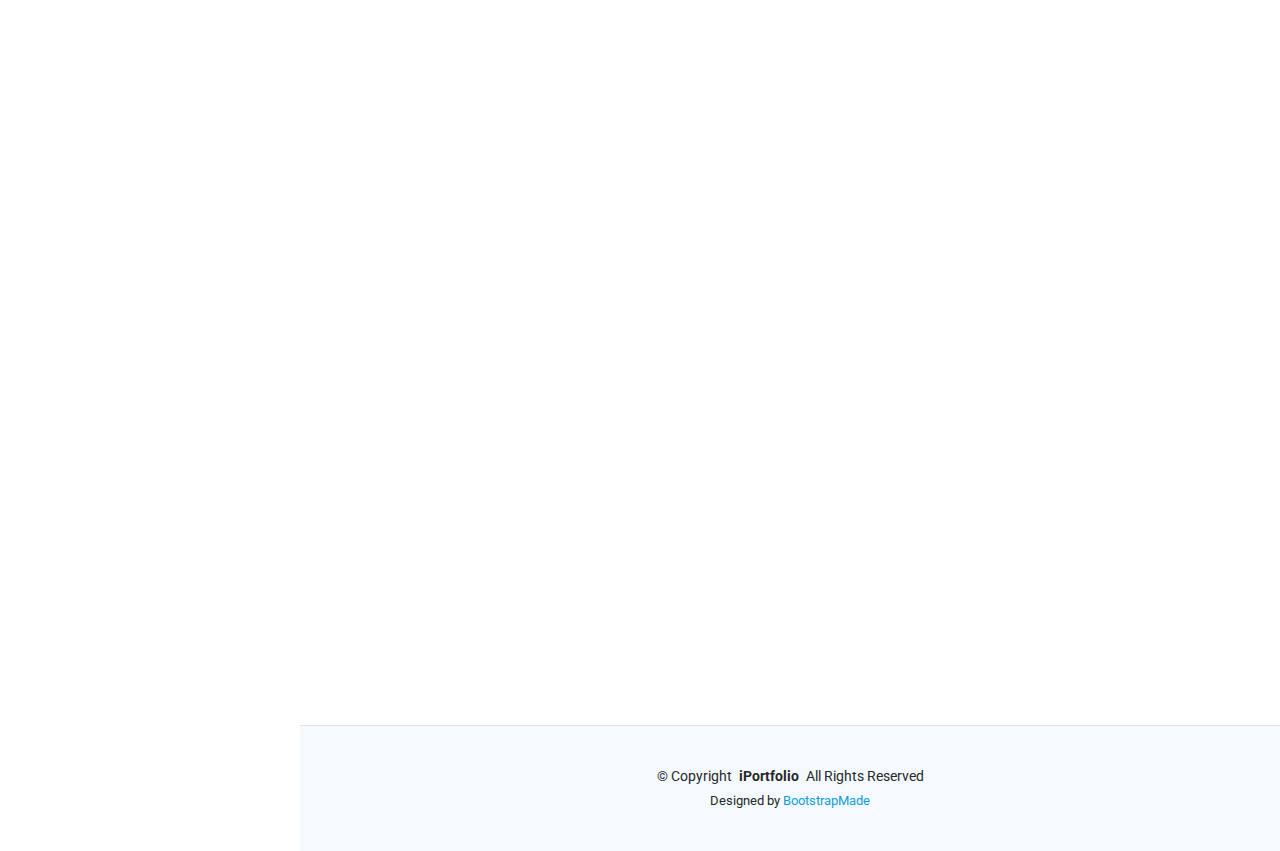
==== commit 2aff00fe: "Update 26 Sep. 2024" ====
--- a/iPortfolio/index.html
+++ b/iPortfolio/index.html
@@ -98,7 +98,7 @@
 
       <div class="container" data-aos="fade-up" data-aos-delay="100">
         <h2>Nannaphat Ruammahasap</h2>
-        <p>I'm <span class="typed" data-typed-items="Designer, 2D Artist, Concept Artist">Designer</span><span class="typed-cursor typed-cursor--blink" aria-hidden="true"></span><span class="typed-cursor typed-cursor--blink" aria-hidden="true"></span></p>
+        <p>I'm <span class="typed" data-typed-items="2D Artist, Design, Concept Artist">Designer</span><span class="typed-cursor typed-cursor--blink" aria-hidden="true"></span><span class="typed-cursor typed-cursor--blink" aria-hidden="true"></span></p>
       </div>
 
     </section><!-- /Hero Section -->
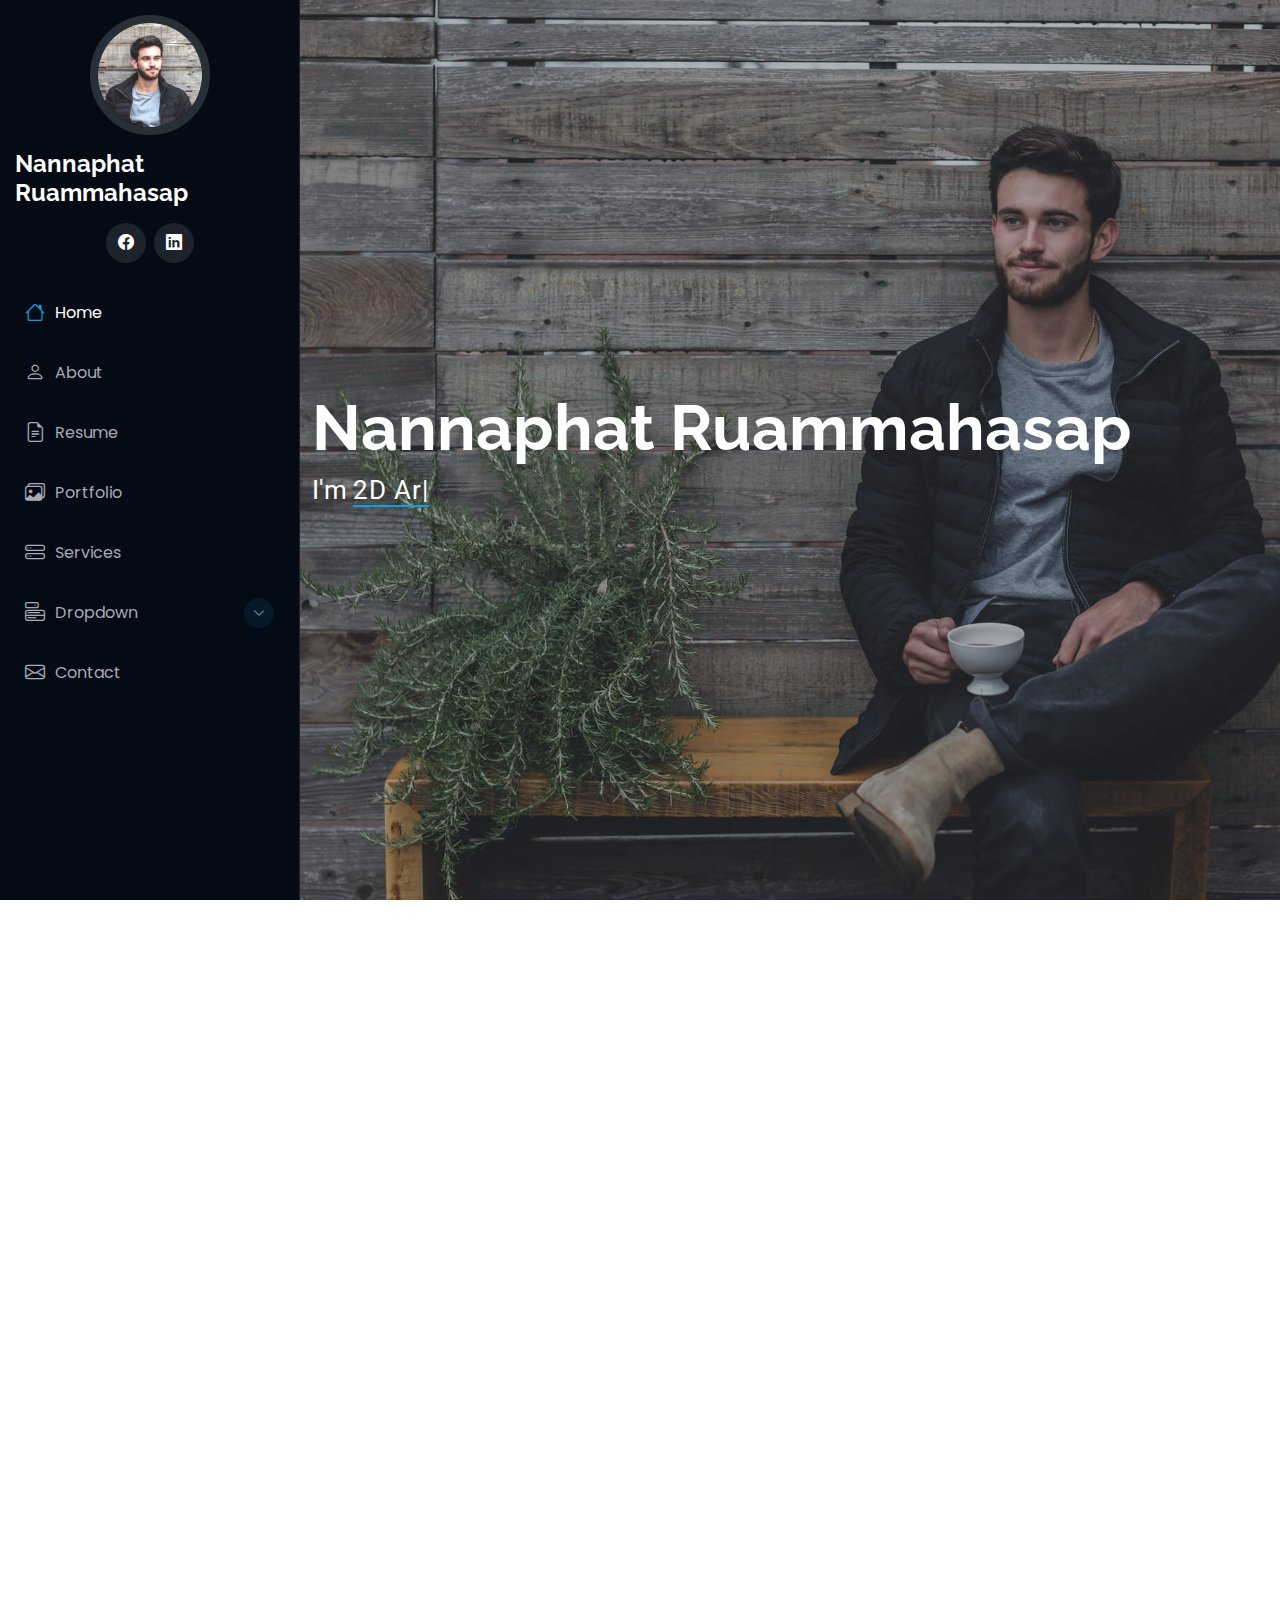
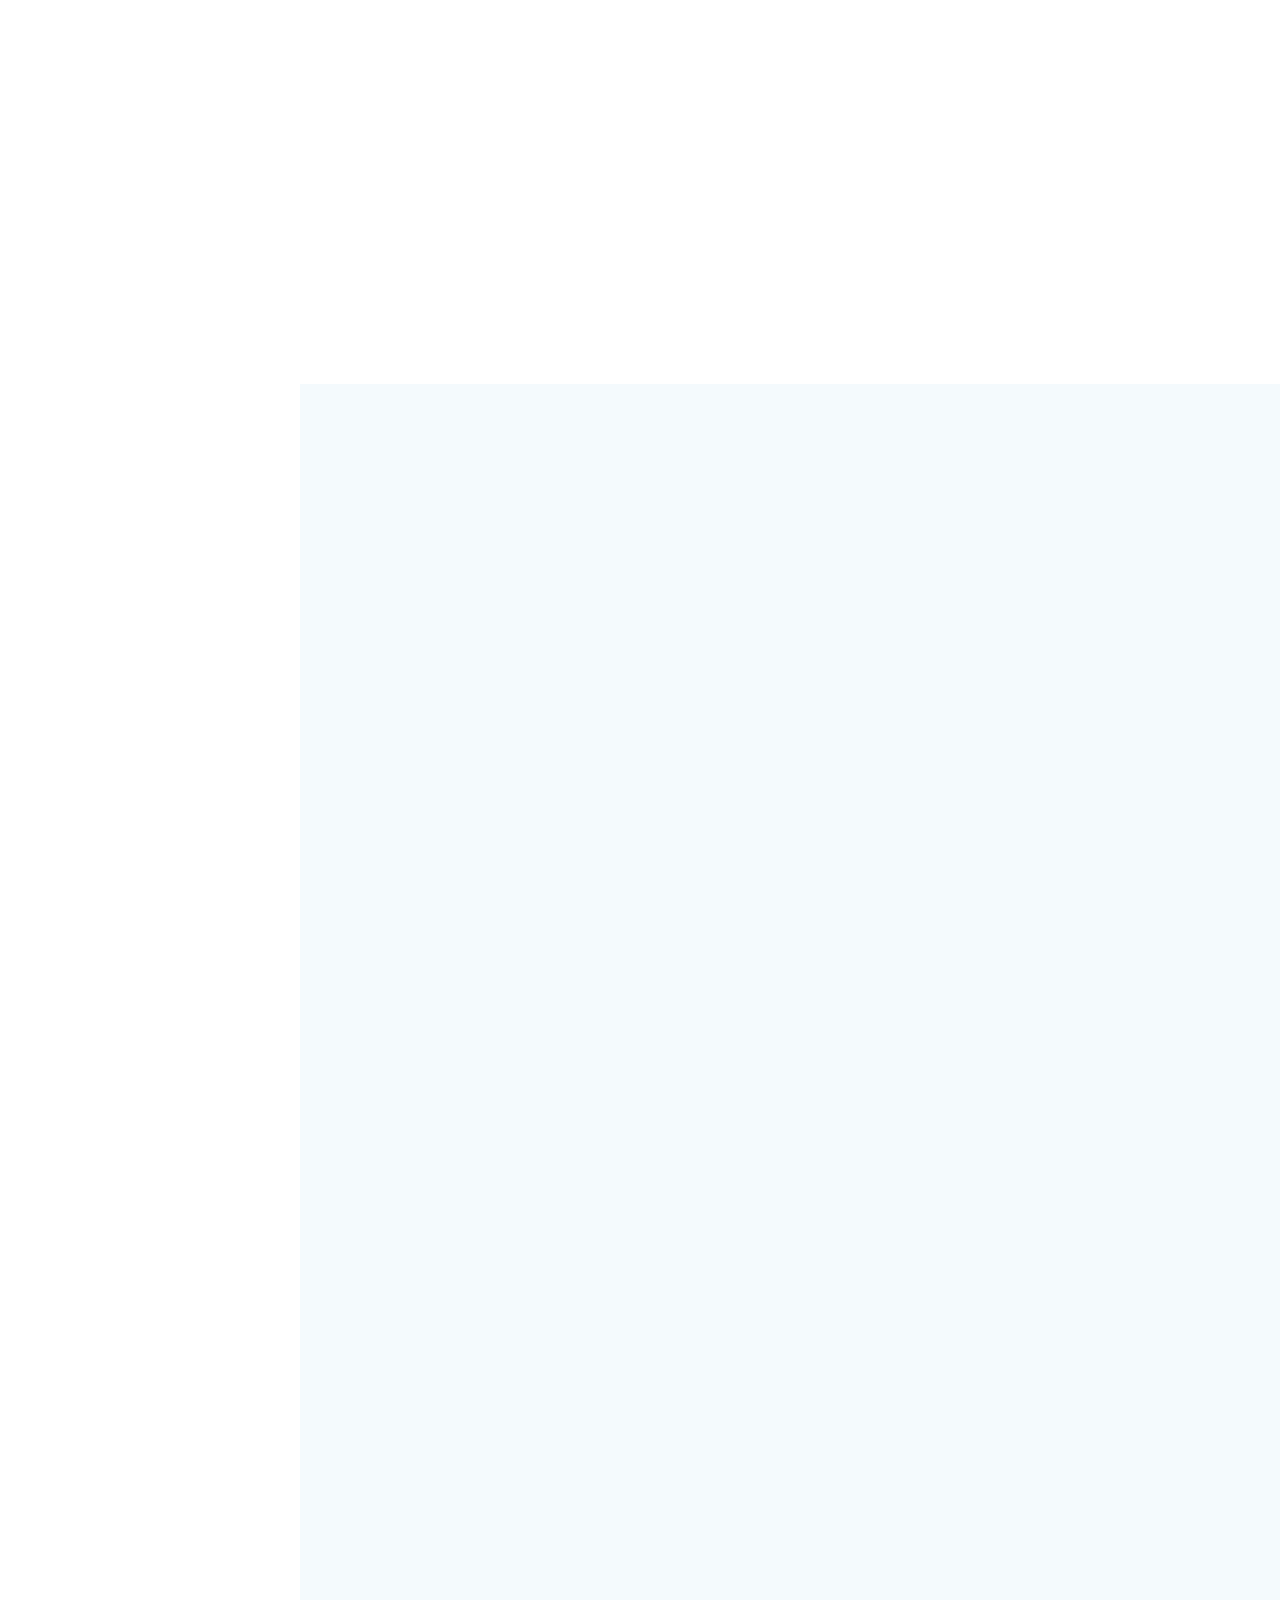
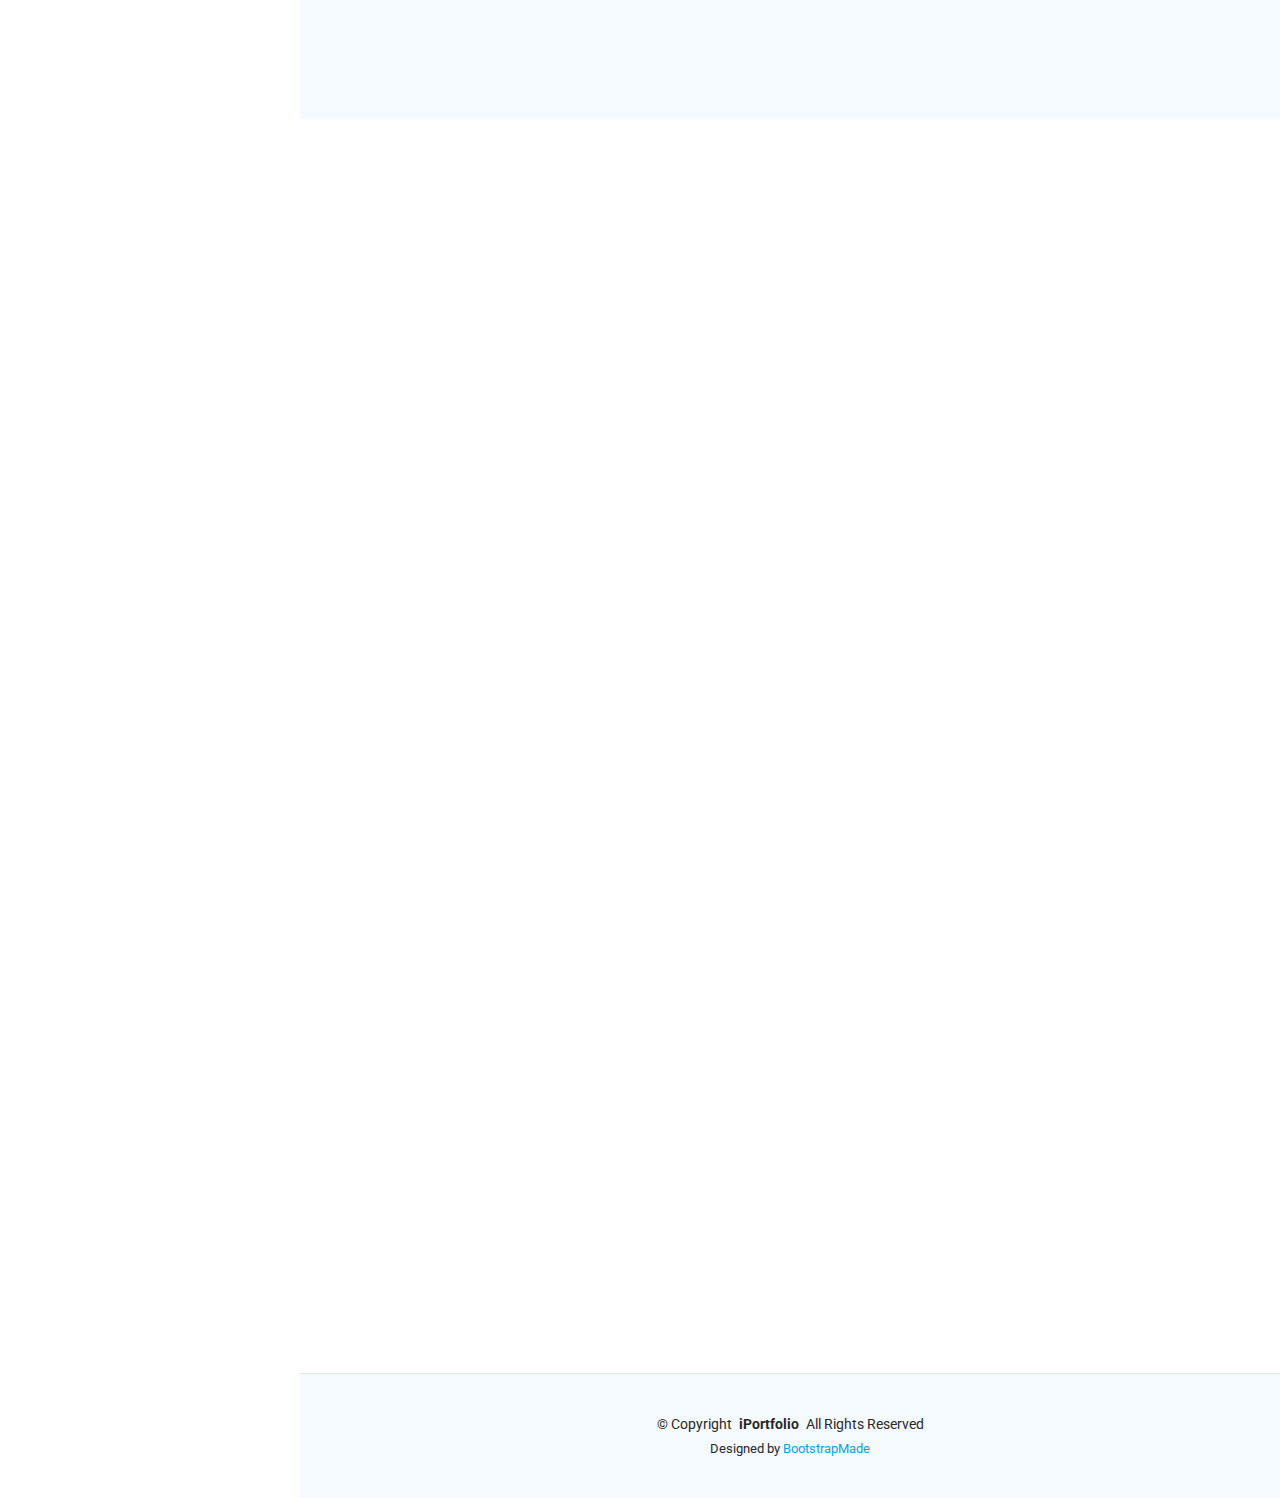
==== commit 754cb2dd: "Update Info 27 Sep. 2024" ====
--- a/iPortfolio/index.html
+++ b/iPortfolio/index.html
@@ -52,10 +52,7 @@
     </a>
 
     <div class="social-links text-center">
-      <a href="#" class="twitter"><i class="bi bi-twitter-x"></i></a>
       <a href="#" class="facebook"><i class="bi bi-facebook"></i></a>
-      <a href="#" class="instagram"><i class="bi bi-instagram"></i></a>
-      <a href="#" class="google-plus"><i class="bi bi-skype"></i></a>
       <a href="#" class="linkedin"><i class="bi bi-linkedin"></i></a>
     </div>
 
@@ -98,7 +95,7 @@
 
       <div class="container" data-aos="fade-up" data-aos-delay="100">
         <h2>Nannaphat Ruammahasap</h2>
-        <p>I'm <span class="typed" data-typed-items="2D Artist, Design, Concept Artist">Designer</span><span class="typed-cursor typed-cursor--blink" aria-hidden="true"></span><span class="typed-cursor typed-cursor--blink" aria-hidden="true"></span></p>
+        <p>I'm <span class="typed" data-typed-items="2D Artist, Designer, Concept Artist"></span><span class="typed-cursor typed-cursor--blink" aria-hidden="true"></span><span class="typed-cursor typed-cursor--blink" aria-hidden="true"></span></p>
       </div>
 
     </section><!-- /Hero Section -->
@@ -109,7 +106,7 @@
       <!-- Section Title -->
       <div class="container section-title" data-aos="fade-up">
         <h2>About</h2>
-        <p>Magnam dolores commodi suscipit. Necessitatibus eius consequatur ex aliquid fuga eum quidem. Sit sint consectetur velit. Quisquam quos quisquam cupiditate. Et nemo qui impedit suscipit alias ea. Quia fugiat sit in iste officiis commodi quidem hic quas.</p>
+        <p>I am a digital artist with over 5 years of experience with a passion for designing concepts for games. I specialize in making concept artwork such as creating a various concept work for various environment. I am always eager to learn and challenge myself to improve my abilities further. In my free time, I enjoy drawing and designing.</p>
       </div><!-- End Section Title -->
 
       <div class="container" data-aos="fade-up" data-aos-delay="100">
@@ -119,7 +116,7 @@
             <img src="assets/img/my-profile-img.jpg" class="img-fluid" alt="">
           </div>
           <div class="col-lg-8 content">
-            <h2>UI/UX Designer &amp; Web Developer.</h2>
+            <h2>Concept Artist &amp; Designer</h2>
             <p class="fst-italic py-3">
               Lorem ipsum dolor sit amet, consectetur adipiscing elit, sed do eiusmod tempor incididunt ut labore et dolore
               magna aliqua.
@@ -127,17 +124,16 @@
             <div class="row">
               <div class="col-lg-6">
                 <ul>
-                  <li><i class="bi bi-chevron-right"></i> <strong>Birthday:</strong> <span>1 May 1995</span></li>
-                  <li><i class="bi bi-chevron-right"></i> <strong>Website:</strong> <span>www.example.com</span></li>
-                  <li><i class="bi bi-chevron-right"></i> <strong>Phone:</strong> <span>+123 456 7890</span></li>
-                  <li><i class="bi bi-chevron-right"></i> <strong>City:</strong> <span>New York, USA</span></li>
+                  <li><i class="bi bi-chevron-right"></i> <strong>Birthday:</strong> <span>15 December 2003</span></li>
+                  <li><i class="bi bi-chevron-right"></i> <strong>Phone:</strong> <span>080 502 4499</span></li>
+                  <li><i class="bi bi-chevron-right"></i> <strong>City:</strong> <span>Chiang Mai, Thailand</span></li>
                 </ul>
               </div>
               <div class="col-lg-6">
                 <ul>
-                  <li><i class="bi bi-chevron-right"></i> <strong>Age:</strong> <span>30</span></li>
-                  <li><i class="bi bi-chevron-right"></i> <strong>Degree:</strong> <span>Master</span></li>
-                  <li><i class="bi bi-chevron-right"></i> <strong>Email:</strong> <span>email@example.com</span></li>
+                  <li><i class="bi bi-chevron-right"></i> <strong>Age:</strong> <span>21</span></li>
+                  <li><i class="bi bi-chevron-right"></i> <strong>Degree:</strong> <span>Bachelor</span></li>
+                  <li><i class="bi bi-chevron-right"></i> <strong>Email:</strong> <span>nannapas.yok@gmail.com</span></li>
                   <li><i class="bi bi-chevron-right"></i> <strong>Freelance:</strong> <span>Available</span></li>
                 </ul>
               </div>
@@ -204,7 +200,7 @@
       <!-- Section Title -->
       <div class="container section-title" data-aos="fade-up">
         <h2>Skills</h2>
-        <p>Necessitatibus eius consequatur ex aliquid fuga eum quidem sint consectetur velit</p>
+        <p>Below are my skills and programs I am specialized in.</p>
       </div><!-- End Section Title -->
 
       <div class="container" data-aos="fade-up" data-aos-delay="100">
@@ -214,48 +210,48 @@
           <div class="col-lg-6">
 
             <div class="progress">
-              <span class="skill"><span>HTML</span> <i class="val">100%</i></span>
+              <span class="skill"><span>Digital Drawing</span> <i class="val">95%</i></span>
               <div class="progress-bar-wrap">
-                <div class="progress-bar" role="progressbar" aria-valuenow="100" aria-valuemin="0" aria-valuemax="100"></div>
+                <div class="progress-bar" role="progressbar" aria-valuenow="95" aria-valuemin="0" aria-valuemax="100"></div>
               </div>
             </div><!-- End Skills Item -->
 
             <div class="progress">
-              <span class="skill"><span>CSS</span> <i class="val">90%</i></span>
+              <span class="skill"><span>Creativity</span> <i class="val">85%</i></span>
+              <div class="progress-bar-wrap">
+                <div class="progress-bar" role="progressbar" aria-valuenow="85" aria-valuemin="0" aria-valuemax="100"></div>
+              </div>
+            </div><!-- End Skills Item -->
+
+            <div class="progress">
+              <span class="skill"><span>Adapting</span> <i class="val">90%</i></span>
               <div class="progress-bar-wrap">
                 <div class="progress-bar" role="progressbar" aria-valuenow="90" aria-valuemin="0" aria-valuemax="100"></div>
               </div>
             </div><!-- End Skills Item -->
 
+          </div>
+
+          <div class="col-lg-6">
+
             <div class="progress">
-              <span class="skill"><span>JavaScript</span> <i class="val">75%</i></span>
+              <span class="skill"><span>Unity</span> <i class="val">75%</i></span>
               <div class="progress-bar-wrap">
                 <div class="progress-bar" role="progressbar" aria-valuenow="75" aria-valuemin="0" aria-valuemax="100"></div>
               </div>
             </div><!-- End Skills Item -->
 
-          </div>
-
-          <div class="col-lg-6">
-
             <div class="progress">
-              <span class="skill"><span>PHP</span> <i class="val">80%</i></span>
+              <span class="skill"><span>Unreal Engine</span> <i class="val">80%</i></span>
               <div class="progress-bar-wrap">
                 <div class="progress-bar" role="progressbar" aria-valuenow="80" aria-valuemin="0" aria-valuemax="100"></div>
               </div>
             </div><!-- End Skills Item -->
 
             <div class="progress">
-              <span class="skill"><span>WordPress/CMS</span> <i class="val">90%</i></span>
+              <span class="skill"><span>Clip Studio Paint</span> <i class="val">90%</i></span>
               <div class="progress-bar-wrap">
                 <div class="progress-bar" role="progressbar" aria-valuenow="90" aria-valuemin="0" aria-valuemax="100"></div>
-              </div>
-            </div><!-- End Skills Item -->
-
-            <div class="progress">
-              <span class="skill"><span>Photoshop</span> <i class="val">55%</i></span>
-              <div class="progress-bar-wrap">
-                <div class="progress-bar" role="progressbar" aria-valuenow="55" aria-valuemin="0" aria-valuemax="100"></div>
               </div>
             </div><!-- End Skills Item -->
 
@@ -587,125 +583,13 @@
 
     </section><!-- /Services Section -->
 
-    <!-- Testimonials Section -->
-    <section id="testimonials" class="testimonials section light-background">
-
-      <!-- Section Title -->
-      <div class="container section-title" data-aos="fade-up">
-        <h2>Testimonials</h2>
-        <p>Necessitatibus eius consequatur ex aliquid fuga eum quidem sint consectetur velit</p>
-      </div><!-- End Section Title -->
-
-      <div class="container" data-aos="fade-up" data-aos-delay="100">
-
-        <div class="swiper init-swiper">
-          <script type="application/json" class="swiper-config">
-            {
-              "loop": true,
-              "speed": 600,
-              "autoplay": {
-                "delay": 5000
-              },
-              "slidesPerView": "auto",
-              "pagination": {
-                "el": ".swiper-pagination",
-                "type": "bullets",
-                "clickable": true
-              },
-              "breakpoints": {
-                "320": {
-                  "slidesPerView": 1,
-                  "spaceBetween": 40
-                },
-                "1200": {
-                  "slidesPerView": 3,
-                  "spaceBetween": 1
-                }
-              }
-            }
-          </script>
-          <div class="swiper-wrapper">
-
-            <div class="swiper-slide">
-              <div class="testimonial-item">
-                <p>
-                  <i class="bi bi-quote quote-icon-left"></i>
-                  <span>Proin iaculis purus consequat sem cure digni ssim donec porttitora entum suscipit rhoncus. Accusantium quam, ultricies eget id, aliquam eget nibh et. Maecen aliquam, risus at semper.</span>
-                  <i class="bi bi-quote quote-icon-right"></i>
-                </p>
-                <img src="assets/img/testimonials/testimonials-1.jpg" class="testimonial-img" alt="">
-                <h3>Saul Goodman</h3>
-                <h4>Ceo &amp; Founder</h4>
-              </div>
-            </div><!-- End testimonial item -->
-
-            <div class="swiper-slide">
-              <div class="testimonial-item">
-                <p>
-                  <i class="bi bi-quote quote-icon-left"></i>
-                  <span>Export tempor illum tamen malis malis eram quae irure esse labore quem cillum quid malis quorum velit fore eram velit sunt aliqua noster fugiat irure amet legam anim culpa.</span>
-                  <i class="bi bi-quote quote-icon-right"></i>
-                </p>
-                <img src="assets/img/testimonials/testimonials-2.jpg" class="testimonial-img" alt="">
-                <h3>Sara Wilsson</h3>
-                <h4>Designer</h4>
-              </div>
-            </div><!-- End testimonial item -->
-
-            <div class="swiper-slide">
-              <div class="testimonial-item">
-                <p>
-                  <i class="bi bi-quote quote-icon-left"></i>
-                  <span>Enim nisi quem export duis labore cillum quae magna enim sint quorum nulla quem veniam duis minim tempor labore quem eram duis noster aute amet eram fore quis sint minim.</span>
-                  <i class="bi bi-quote quote-icon-right"></i>
-                </p>
-                <img src="assets/img/testimonials/testimonials-3.jpg" class="testimonial-img" alt="">
-                <h3>Jena Karlis</h3>
-                <h4>Store Owner</h4>
-              </div>
-            </div><!-- End testimonial item -->
-
-            <div class="swiper-slide">
-              <div class="testimonial-item">
-                <p>
-                  <i class="bi bi-quote quote-icon-left"></i>
-                  <span>Fugiat enim eram quae cillum dolore dolor amet nulla culpa multos export minim fugiat dolor enim duis veniam ipsum anim magna sunt elit fore quem dolore labore illum veniam.</span>
-                  <i class="bi bi-quote quote-icon-right"></i>
-                </p>
-                <img src="assets/img/testimonials/testimonials-4.jpg" class="testimonial-img" alt="">
-                <h3>Matt Brandon</h3>
-                <h4>Freelancer</h4>
-              </div>
-            </div><!-- End testimonial item -->
-
-            <div class="swiper-slide">
-              <div class="testimonial-item">
-                <p>
-                  <i class="bi bi-quote quote-icon-left"></i>
-                  <span>Quis quorum aliqua sint quem legam fore sunt eram irure aliqua veniam tempor noster veniam sunt culpa nulla illum cillum fugiat legam esse veniam culpa fore nisi cillum quid.</span>
-                  <i class="bi bi-quote quote-icon-right"></i>
-                </p>
-                <img src="assets/img/testimonials/testimonials-5.jpg" class="testimonial-img" alt="">
-                <h3>John Larson</h3>
-                <h4>Entrepreneur</h4>
-              </div>
-            </div><!-- End testimonial item -->
-
-          </div>
-          <div class="swiper-pagination"></div>
-        </div>
-
-      </div>
-
-    </section><!-- /Testimonials Section -->
-
     <!-- Contact Section -->
     <section id="contact" class="contact section">
 
       <!-- Section Title -->
       <div class="container section-title" data-aos="fade-up">
         <h2>Contact</h2>
-        <p>Necessitatibus eius consequatur ex aliquid fuga eum quidem sint consectetur velit</p>
+        <p>If interested in hiring, you may contact me through the list below.</p>
       </div><!-- End Section Title -->
 
       <div class="container" data-aos="fade-up" data-aos-delay="100">
@@ -719,66 +603,27 @@
                 <i class="bi bi-geo-alt flex-shrink-0"></i>
                 <div>
                   <h3>Address</h3>
-                  <p>A108 Adam Street, New York, NY 535022</p>
+                  <p>39/4 Moo 7, Chompoo Sub-District, Saraphi District, Chiang Mai 50140 </p>
                 </div>
               </div><!-- End Info Item -->
 
               <div class="info-item d-flex" data-aos="fade-up" data-aos-delay="300">
                 <i class="bi bi-telephone flex-shrink-0"></i>
                 <div>
-                  <h3>Call Us</h3>
-                  <p>+1 5589 55488 55</p>
+                  <h3>Phone</h3>
+                  <p>080 502 4499</p>
                 </div>
               </div><!-- End Info Item -->
 
               <div class="info-item d-flex" data-aos="fade-up" data-aos-delay="400">
                 <i class="bi bi-envelope flex-shrink-0"></i>
                 <div>
-                  <h3>Email Us</h3>
-                  <p>info@example.com</p>
+                  <h3>Email</h3>
+                  <p>nannapas.yok@gmail.com</p>
                 </div>
               </div><!-- End Info Item -->
-
-              <iframe src="https://www.google.com/maps/embed?pb=!1m14!1m8!1m3!1d48389.78314118045!2d-74.006138!3d40.710059!3m2!1i1024!2i768!4f13.1!3m3!1m2!1s0x89c25a22a3bda30d%3A0xb89d1fe6bc499443!2sDowntown%20Conference%20Center!5e0!3m2!1sen!2sus!4v1676961268712!5m2!1sen!2sus" frameborder="0" style="border:0; width: 100%; height: 270px;" allowfullscreen="" loading="lazy" referrerpolicy="no-referrer-when-downgrade"></iframe>
-            </div>
-          </div>
-
-          <div class="col-lg-7">
-            <form action="forms/contact.php" method="post" class="php-email-form" data-aos="fade-up" data-aos-delay="200">
-              <div class="row gy-4">
-
-                <div class="col-md-6">
-                  <label for="name-field" class="pb-2">Your Name</label>
-                  <input type="text" name="name" id="name-field" class="form-control" required="">
-                </div>
-
-                <div class="col-md-6">
-                  <label for="email-field" class="pb-2">Your Email</label>
-                  <input type="email" class="form-control" name="email" id="email-field" required="">
-                </div>
-
-                <div class="col-md-12">
-                  <label for="subject-field" class="pb-2">Subject</label>
-                  <input type="text" class="form-control" name="subject" id="subject-field" required="">
-                </div>
-
-                <div class="col-md-12">
-                  <label for="message-field" class="pb-2">Message</label>
-                  <textarea class="form-control" name="message" rows="10" id="message-field" required=""></textarea>
-                </div>
-
-                <div class="col-md-12 text-center">
-                  <div class="loading">Loading</div>
-                  <div class="error-message"></div>
-                  <div class="sent-message">Your message has been sent. Thank you!</div>
-
-                  <button type="submit">Send Message</button>
-                </div>
-
-              </div>
-            </form>
-          </div><!-- End Contact Form -->
-
+            </div>
+          </div>
         </div>
 
       </div>
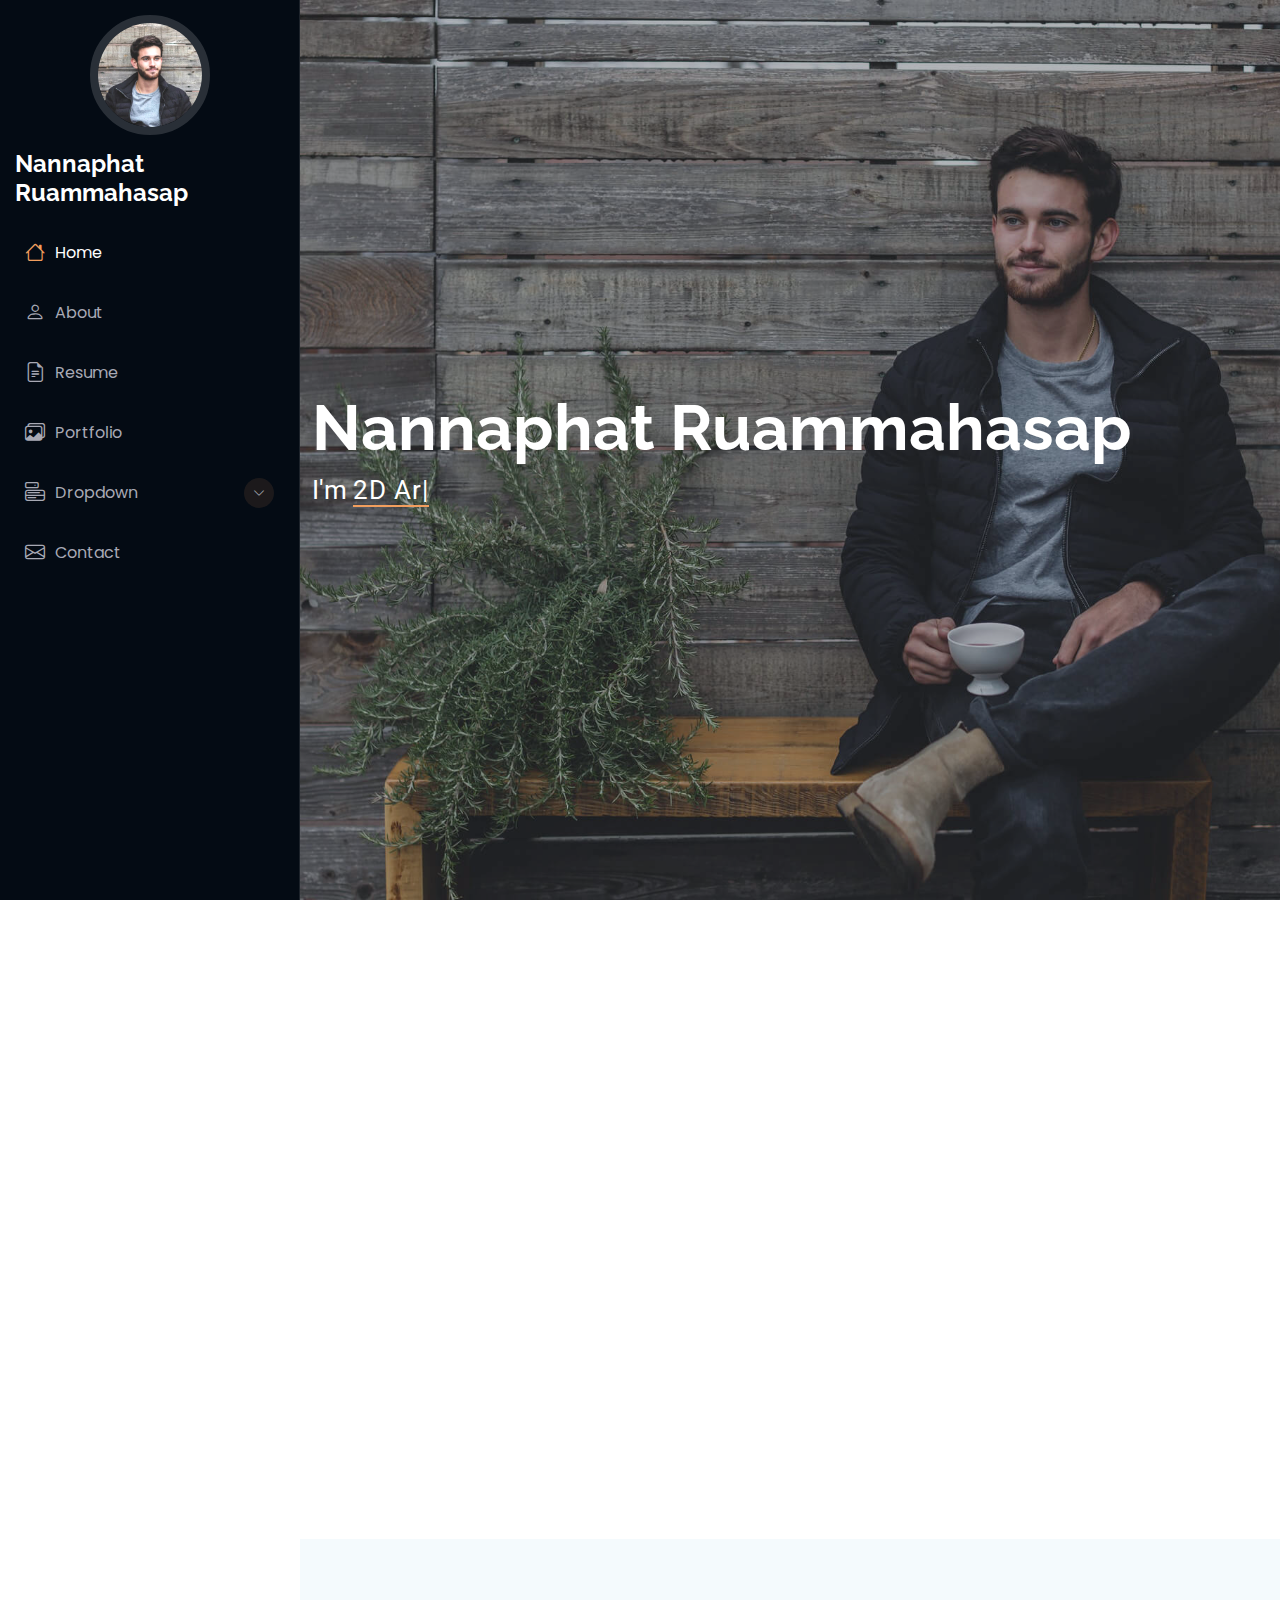
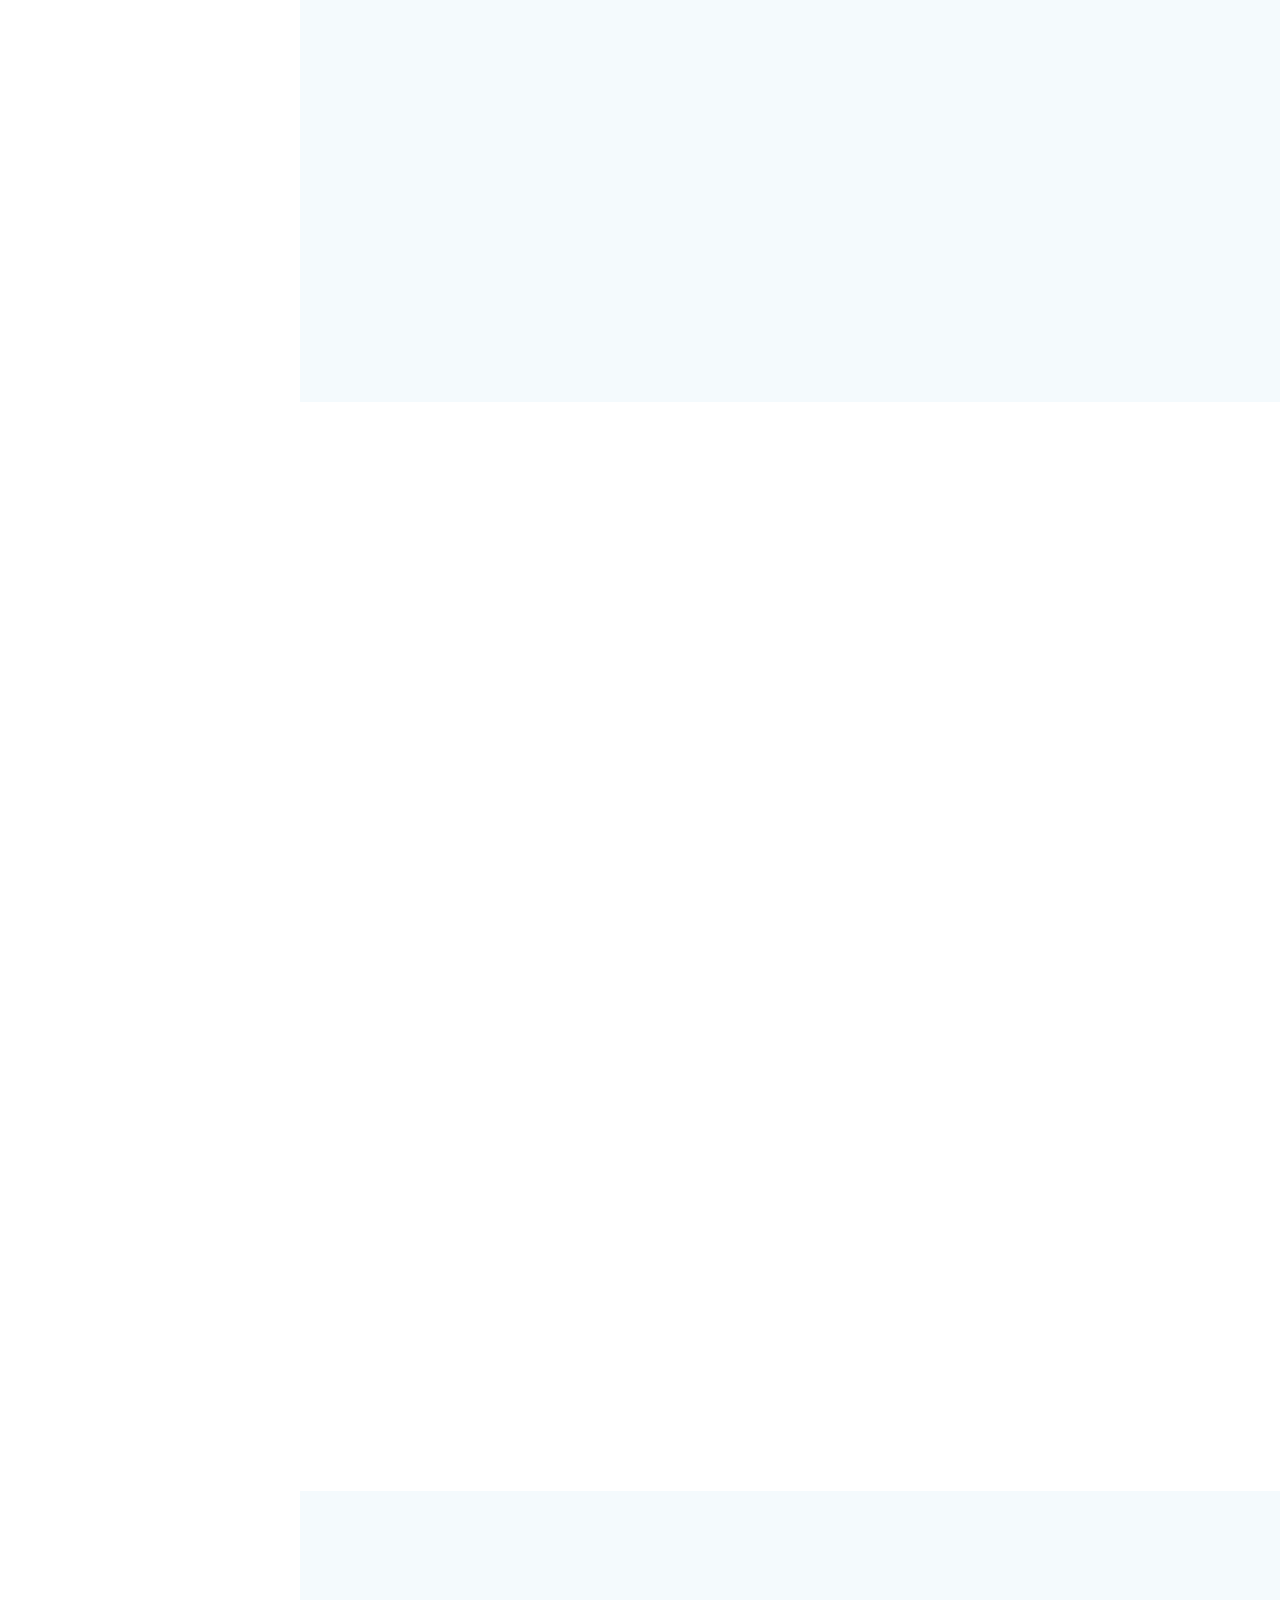
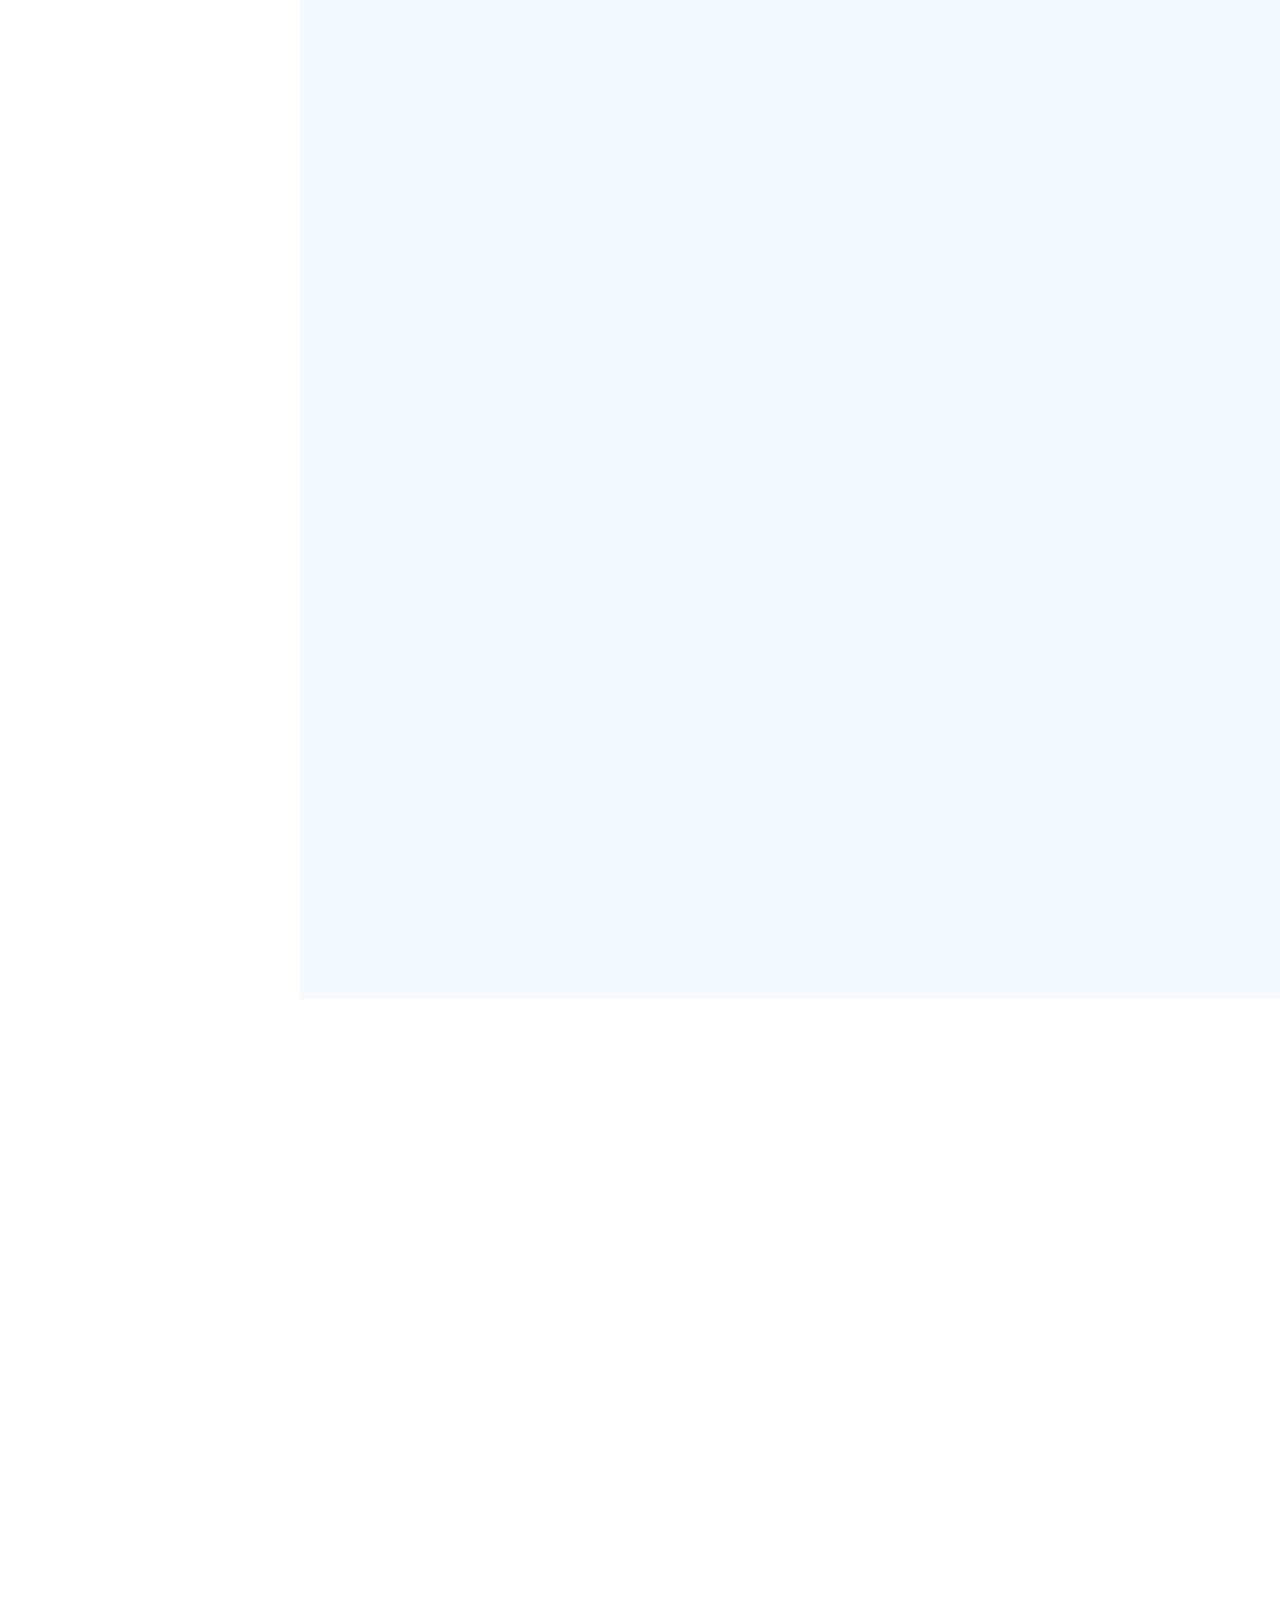
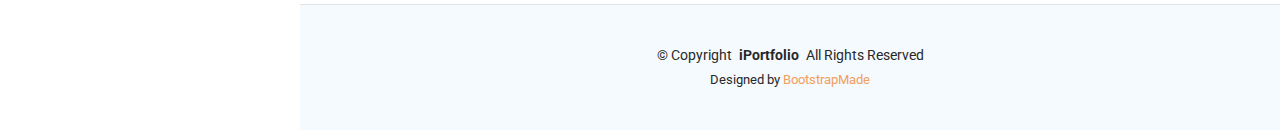
==== commit 7a918c5b: "Update Info 27 Sep. 2024" ====
--- a/iPortfolio/index.html
+++ b/iPortfolio/index.html
@@ -4,7 +4,7 @@
 <head>
   <meta charset="utf-8">
   <meta content="width=device-width, initial-scale=1.0" name="viewport">
-  <title>Index - iPortfolio Bootstrap Template</title>
+  <title>Nannaphat Online CV</title>
   <meta content="" name="description">
   <meta content="" name="keywords">
 
@@ -51,18 +51,12 @@
       <h1 class="sitename">Nannaphat Ruammahasap</h1>
     </a>
 
-    <div class="social-links text-center">
-      <a href="#" class="facebook"><i class="bi bi-facebook"></i></a>
-      <a href="#" class="linkedin"><i class="bi bi-linkedin"></i></a>
-    </div>
-
     <nav id="navmenu" class="navmenu">
       <ul>
         <li><a href="#hero" class="active"><i class="bi bi-house navicon"></i>Home</a></li>
         <li><a href="#about"><i class="bi bi-person navicon"></i> About</a></li>
         <li><a href="#resume"><i class="bi bi-file-earmark-text navicon"></i> Resume</a></li>
         <li><a href="#portfolio"><i class="bi bi-images navicon"></i> Portfolio</a></li>
-        <li><a href="#services"><i class="bi bi-hdd-stack navicon"></i> Services</a></li>
         <li class="dropdown"><a href="#"><i class="bi bi-menu-button navicon"></i> <span>Dropdown</span> <i class="bi bi-chevron-down toggle-dropdown"></i></a>
           <ul>
             <li><a href="#">Dropdown 1</a></li>
@@ -95,7 +89,7 @@
 
       <div class="container" data-aos="fade-up" data-aos-delay="100">
         <h2>Nannaphat Ruammahasap</h2>
-        <p>I'm <span class="typed" data-typed-items="2D Artist, Designer, Concept Artist"></span><span class="typed-cursor typed-cursor--blink" aria-hidden="true"></span><span class="typed-cursor typed-cursor--blink" aria-hidden="true"></span></p>
+        <p>I'm <span class="typed" data-typed-items="2D Artist, UI Designer, Concept Artist"></span><span class="typed-cursor typed-cursor--blink" aria-hidden="true"></span><span class="typed-cursor typed-cursor--blink" aria-hidden="true"></span></p>
       </div>
 
     </section><!-- /Hero Section -->
@@ -106,7 +100,7 @@
       <!-- Section Title -->
       <div class="container section-title" data-aos="fade-up">
         <h2>About</h2>
-        <p>I am a digital artist with over 5 years of experience with a passion for designing concepts for games. I specialize in making concept artwork such as creating a various concept work for various environment. I am always eager to learn and challenge myself to improve my abilities further. In my free time, I enjoy drawing and designing.</p>
+        <p>I am a digital artist with over 5 years of experience with a passion for designing concepts for games. I specialize in making concept artwork such as creating a various concept work for various environment. I am always eager to learn and challenge myself to improve my abilities further. In my free time, I enjoy drawing and studying designs from games.</p>
       </div><!-- End Section Title -->
 
       <div class="container" data-aos="fade-up" data-aos-delay="100">
@@ -116,15 +110,14 @@
             <img src="assets/img/my-profile-img.jpg" class="img-fluid" alt="">
           </div>
           <div class="col-lg-8 content">
-            <h2>Concept Artist &amp; Designer</h2>
+            <h2>Concept Artist &amp; Game UI Designer</h2>
             <p class="fst-italic py-3">
-              Lorem ipsum dolor sit amet, consectetur adipiscing elit, sed do eiusmod tempor incididunt ut labore et dolore
-              magna aliqua.
+              I aspire to continue improving and challenging myself as a concept artist and UI designer to deliver high-quality designs that align with both client and project goals. 
             </p>
             <div class="row">
               <div class="col-lg-6">
                 <ul>
-                  <li><i class="bi bi-chevron-right"></i> <strong>Birthday:</strong> <span>15 December 2003</span></li>
+                  <li><i class="bi bi-chevron-right"></i> <strong>Birthday:</strong> <span>December 15th 2003</span></li>
                   <li><i class="bi bi-chevron-right"></i> <strong>Phone:</strong> <span>080 502 4499</span></li>
                   <li><i class="bi bi-chevron-right"></i> <strong>City:</strong> <span>Chiang Mai, Thailand</span></li>
                 </ul>
@@ -138,61 +131,12 @@
                 </ul>
               </div>
             </div>
-            <p class="py-3">
-              Officiis eligendi itaque labore et dolorum mollitia officiis optio vero. Quisquam sunt adipisci omnis et ut. Nulla accusantium dolor incidunt officia tempore. Et eius omnis.
-              Cupiditate ut dicta maxime officiis quidem quia. Sed et consectetur qui quia repellendus itaque neque.
-            </p>
           </div>
         </div>
 
       </div>
 
     </section><!-- /About Section -->
-
-    <!-- Stats Section -->
-    <section id="stats" class="stats section">
-
-      <div class="container" data-aos="fade-up" data-aos-delay="100">
-
-        <div class="row gy-4">
-
-          <div class="col-lg-3 col-md-6">
-            <div class="stats-item">
-              <i class="bi bi-emoji-smile"></i>
-              <span data-purecounter-start="0" data-purecounter-end="232" data-purecounter-duration="1" class="purecounter"></span>
-              <p><strong>Happy Clients</strong> <span>consequuntur quae</span></p>
-            </div>
-          </div><!-- End Stats Item -->
-
-          <div class="col-lg-3 col-md-6">
-            <div class="stats-item">
-              <i class="bi bi-journal-richtext"></i>
-              <span data-purecounter-start="0" data-purecounter-end="521" data-purecounter-duration="1" class="purecounter"></span>
-              <p><strong>Projects</strong> <span>adipisci atque cum quia aut</span></p>
-            </div>
-          </div><!-- End Stats Item -->
-
-          <div class="col-lg-3 col-md-6">
-            <div class="stats-item">
-              <i class="bi bi-headset"></i>
-              <span data-purecounter-start="0" data-purecounter-end="1453" data-purecounter-duration="1" class="purecounter"></span>
-              <p><strong>Hours Of Support</strong> <span>aut commodi quaerat</span></p>
-            </div>
-          </div><!-- End Stats Item -->
-
-          <div class="col-lg-3 col-md-6">
-            <div class="stats-item">
-              <i class="bi bi-people"></i>
-              <span data-purecounter-start="0" data-purecounter-end="32" data-purecounter-duration="1" class="purecounter"></span>
-              <p><strong>Hard Workers</strong> <span>rerum asperiores dolor</span></p>
-            </div>
-          </div><!-- End Stats Item -->
-
-        </div>
-
-      </div>
-
-    </section><!-- /Stats Section -->
 
     <!-- Skills Section -->
     <section id="skills" class="skills section light-background">
@@ -235,16 +179,16 @@
           <div class="col-lg-6">
 
             <div class="progress">
-              <span class="skill"><span>Unity</span> <i class="val">75%</i></span>
+              <span class="skill"><span>Unity</span> <i class="val">65%</i></span>
+              <div class="progress-bar-wrap">
+                <div class="progress-bar" role="progressbar" aria-valuenow="65" aria-valuemin="0" aria-valuemax="100"></div>
+              </div>
+            </div><!-- End Skills Item -->
+
+            <div class="progress">
+              <span class="skill"><span>Unreal Engine</span> <i class="val">75%</i></span>
               <div class="progress-bar-wrap">
                 <div class="progress-bar" role="progressbar" aria-valuenow="75" aria-valuemin="0" aria-valuemax="100"></div>
-              </div>
-            </div><!-- End Skills Item -->
-
-            <div class="progress">
-              <span class="skill"><span>Unreal Engine</span> <i class="val">80%</i></span>
-              <div class="progress-bar-wrap">
-                <div class="progress-bar" role="progressbar" aria-valuenow="80" aria-valuemin="0" aria-valuemax="100"></div>
               </div>
             </div><!-- End Skills Item -->
 
@@ -269,7 +213,7 @@
       <!-- Section Title -->
       <div class="container section-title" data-aos="fade-up">
         <h2>Resume</h2>
-        <p>Magnam dolores commodi suscipit. Necessitatibus eius consequatur ex aliquid fuga eum quidem. Sit sint consectetur velit. Quisquam quos quisquam cupiditate. Et nemo qui impedit suscipit alias ea. Quia fugiat sit in iste officiis commodi quidem hic quas.</p>
+        <p>Recently graduated with a Bachelor's degree in Science Program in Digital Game Field, I am skilled in using tools like Clip Studio Paint, Unreal Engine and Unity. I am looking for opportunities to grow my skills in a dynamic creative environment.</p>
       </div><!-- End Section Title -->
 
       <div class="container">
@@ -277,65 +221,62 @@
         <div class="row">
 
           <div class="col-lg-6" data-aos="fade-up" data-aos-delay="100">
-            <h3 class="resume-title">Sumary</h3>
+            <h3 class="resume-title">Summary</h3>
 
             <div class="resume-item pb-0">
-              <h4>Brandon Johnson</h4>
-              <p><em>Innovative and deadline-driven Graphic Designer with 3+ years of experience designing and developing user-centered digital/print marketing material from initial concept to final, polished deliverable.</em></p>
+              <h4>Nannaphat Ruammahasap</h4>
+              <p><em>Hardworking and creative artist with more than 5 years of experience drawing digital art and creating concept art for games.</em></p>
               <ul>
-                <li>Portland par 127,Orlando, FL</li>
-                <li>(123) 456-7891</li>
-                <li>alice.barkley@example.com</li>
+                <li>Chiang Mai, Thailand</li>
+                <li>080 502 4499</li>
+                <li>nannapas.yok@gmail.com</li>
+              </ul>
+            </div><!-- End Resume Item -->
+
+            <h3 class="resume-title">Education</h3>
+            <div class="resume-item">
+              <h4>Bachelor of Science Program in Digital Game</h4>
+              <h5>2021 - 2025</h5>
+              <p><em>College of Arts, Media, and Technology, Chiang Mai University, Thailand</em></p>
+              <p>Graduated from College of Arts, Media, and Technology, with Bachelor of Science Program in Digital Game, with an GPA over 3.0</p>
+            </div><!-- End Resume Item -->
+
+            <div class="resume-item">
+              <h4>Varee Chiang Mai School Diploma</h4>
+              <h5>2006 - 2020</h5>
+              <p><em>Science Gifted Class, Varee Chiang Mai School, Thailand</em></p>
+              <p>Graduated from Varee Chiang Mai School, while being in a Science Gifted class, with an GPA over 3.0</p>
+            </div><!-- End Resume Item -->
+
+          </div>
+
+          <div class="col-lg-6" data-aos="fade-up" data-aos-delay="200">
+            <h3 class="resume-title">Profession Experience</h3>
+            <div class="resume-item">
+              <h4>Freelance Artist</h4>
+              <h5>2017 - Present</h5>
+              <ul>
+                <li>Accepting online art commissions with positive feedbacks from multiple clients</li>
+                  <ul>
+                    <li>Commissions include: designing a creature for client, illustrating client's character in various environment, etc.</li>
+                  </ul>
+                <li>Skilled in using digital art programs like Medibang Paint Pro and Clip Studio Paint</li>
+                <li>Deliver finished project within deadline while upholding a professional standard in client communication and project execution</li>
               </ul>
             </div><!-- Edn Resume Item -->
 
-            <h3 class="resume-title">Education</h3>
             <div class="resume-item">
-              <h4>Master of Fine Arts &amp; Graphic Design</h4>
-              <h5>2015 - 2016</h5>
-              <p><em>Rochester Institute of Technology, Rochester, NY</em></p>
-              <p>Qui deserunt veniam. Et sed aliquam labore tempore sed quisquam iusto autem sit. Ea vero voluptatum qui ut dignissimos deleniti nerada porti sand markend</p>
-            </div><!-- Edn Resume Item -->
-
-            <div class="resume-item">
-              <h4>Bachelor of Fine Arts &amp; Graphic Design</h4>
-              <h5>2010 - 2014</h5>
-              <p><em>Rochester Institute of Technology, Rochester, NY</em></p>
-              <p>Quia nobis sequi est occaecati aut. Repudiandae et iusto quae reiciendis et quis Eius vel ratione eius unde vitae rerum voluptates asperiores voluptatem Earum molestiae consequatur neque etlon sader mart dila</p>
-            </div><!-- Edn Resume Item -->
-
-          </div>
-
-          <div class="col-lg-6" data-aos="fade-up" data-aos-delay="200">
-            <h3 class="resume-title">Professional Experience</h3>
-            <div class="resume-item">
-              <h4>Senior graphic design specialist</h4>
-              <h5>2019 - Present</h5>
-              <p><em>Experion, New York, NY </em></p>
+              <h4>Game UI Designer</h4>
+              <h5>2022 - Present</h5>
               <ul>
-                <li>Lead in the design, development, and implementation of the graphic, layout, and production communication materials</li>
-                <li>Delegate tasks to the 7 members of the design team and provide counsel on all aspects of the project. </li>
-                <li>Supervise the assessment of all graphic materials in order to ensure quality and accuracy of the design</li>
-                <li>Oversee the efficient use of production project budgets ranging from $2,000 - $25,000</li>
+                <li>Assigned to be a Lead UI designer in multiple college projects</li>
+                <li>Design UI components such as buttons, menus, and icons for PC and mobile games.</li>
+                <li>Maintain a balance between aesthetic quality and functionality to ensure that user interfaces are both beautiful and easy to navigate.</li>
               </ul>
             </div><!-- Edn Resume Item -->
 
-            <div class="resume-item">
-              <h4>Graphic design specialist</h4>
-              <h5>2017 - 2018</h5>
-              <p><em>Stepping Stone Advertising, New York, NY</em></p>
-              <ul>
-                <li>Developed numerous marketing programs (logos, brochures,infographics, presentations, and advertisements).</li>
-                <li>Managed up to 5 projects or tasks at a given time while under pressure</li>
-                <li>Recommended and consulted with clients on the most appropriate graphic design</li>
-                <li>Created 4+ design presentations and proposals a month for clients and account managers</li>
-              </ul>
-            </div><!-- Edn Resume Item -->
-
-          </div>
-
+          </div>
         </div>
-
       </div>
 
     </section><!-- /Resume Section -->
@@ -346,7 +287,7 @@
       <!-- Section Title -->
       <div class="container section-title" data-aos="fade-up">
         <h2>Portfolio</h2>
-        <p>Magnam dolores commodi suscipit. Necessitatibus eius consequatur ex aliquid fuga eum quidem. Sit sint consectetur velit. Quisquam quos quisquam cupiditate. Et nemo qui impedit suscipit alias ea. Quia fugiat sit in iste officiis commodi quidem hic quas.</p>
+        <p>This section highlights my work such as 2D art, game UI designs and cooncept art. My approach combines aesthetic creativity with practical design, ensuring each piece is both visually appealing and functional. Each project represents my commitment to both creative expression and effective design solutions.</p>
       </div><!-- End Section Title -->
 
       <div class="container">
@@ -355,10 +296,9 @@
 
           <ul class="portfolio-filters isotope-filters" data-aos="fade-up" data-aos-delay="100">
             <li data-filter="*" class="filter-active">All</li>
-            <li data-filter=".filter-app">App</li>
-            <li data-filter=".filter-product">Product</li>
-            <li data-filter=".filter-branding">Branding</li>
-            <li data-filter=".filter-books">Books</li>
+            <li data-filter=".filter-app">2D Art</li>
+            <li data-filter=".filter-product">UI Designs</li>
+            <li data-filter=".filter-branding">Concept Art</li>
           </ul><!-- End Portfolio Filters -->
 
           <div class="row gy-4 isotope-container" data-aos="fade-up" data-aos-delay="200">
@@ -399,18 +339,6 @@
               </div>
             </div><!-- End Portfolio Item -->
 
-            <div class="col-lg-4 col-md-6 portfolio-item isotope-item filter-books">
-              <div class="portfolio-content h-100">
-                <img src="assets/img/portfolio/books-1.jpg" class="img-fluid" alt="">
-                <div class="portfolio-info">
-                  <h4>Books 1</h4>
-                  <p>Lorem ipsum, dolor sit amet consectetur</p>
-                  <a href="assets/img/portfolio/books-1.jpg" title="Branding 1" data-gallery="portfolio-gallery-book" class="glightbox preview-link"><i class="bi bi-zoom-in"></i></a>
-                  <a href="portfolio-details.html" title="More Details" class="details-link"><i class="bi bi-link-45deg"></i></a>
-                </div>
-              </div>
-            </div><!-- End Portfolio Item -->
-
             <div class="col-lg-4 col-md-6 portfolio-item isotope-item filter-app">
               <div class="portfolio-content h-100">
                 <img src="assets/img/portfolio/app-2.jpg" class="img-fluid" alt="">
@@ -447,18 +375,6 @@
               </div>
             </div><!-- End Portfolio Item -->
 
-            <div class="col-lg-4 col-md-6 portfolio-item isotope-item filter-books">
-              <div class="portfolio-content h-100">
-                <img src="assets/img/portfolio/books-2.jpg" class="img-fluid" alt="">
-                <div class="portfolio-info">
-                  <h4>Books 2</h4>
-                  <p>Lorem ipsum, dolor sit amet consectetur</p>
-                  <a href="assets/img/portfolio/books-2.jpg" title="Branding 2" data-gallery="portfolio-gallery-book" class="glightbox preview-link"><i class="bi bi-zoom-in"></i></a>
-                  <a href="portfolio-details.html" title="More Details" class="details-link"><i class="bi bi-link-45deg"></i></a>
-                </div>
-              </div>
-            </div><!-- End Portfolio Item -->
-
             <div class="col-lg-4 col-md-6 portfolio-item isotope-item filter-app">
               <div class="portfolio-content h-100">
                 <img src="assets/img/portfolio/app-3.jpg" class="img-fluid" alt="">
@@ -471,42 +387,6 @@
               </div>
             </div><!-- End Portfolio Item -->
 
-            <div class="col-lg-4 col-md-6 portfolio-item isotope-item filter-product">
-              <div class="portfolio-content h-100">
-                <img src="assets/img/portfolio/product-3.jpg" class="img-fluid" alt="">
-                <div class="portfolio-info">
-                  <h4>Product 3</h4>
-                  <p>Lorem ipsum, dolor sit amet consectetur</p>
-                  <a href="assets/img/portfolio/product-3.jpg" title="Product 3" data-gallery="portfolio-gallery-product" class="glightbox preview-link"><i class="bi bi-zoom-in"></i></a>
-                  <a href="portfolio-details.html" title="More Details" class="details-link"><i class="bi bi-link-45deg"></i></a>
-                </div>
-              </div>
-            </div><!-- End Portfolio Item -->
-
-            <div class="col-lg-4 col-md-6 portfolio-item isotope-item filter-branding">
-              <div class="portfolio-content h-100">
-                <img src="assets/img/portfolio/branding-3.jpg" class="img-fluid" alt="">
-                <div class="portfolio-info">
-                  <h4>Branding 3</h4>
-                  <p>Lorem ipsum, dolor sit amet consectetur</p>
-                  <a href="assets/img/portfolio/branding-3.jpg" title="Branding 2" data-gallery="portfolio-gallery-branding" class="glightbox preview-link"><i class="bi bi-zoom-in"></i></a>
-                  <a href="portfolio-details.html" title="More Details" class="details-link"><i class="bi bi-link-45deg"></i></a>
-                </div>
-              </div>
-            </div><!-- End Portfolio Item -->
-
-            <div class="col-lg-4 col-md-6 portfolio-item isotope-item filter-books">
-              <div class="portfolio-content h-100">
-                <img src="assets/img/portfolio/books-3.jpg" class="img-fluid" alt="">
-                <div class="portfolio-info">
-                  <h4>Books 3</h4>
-                  <p>Lorem ipsum, dolor sit amet consectetur</p>
-                  <a href="assets/img/portfolio/books-3.jpg" title="Branding 3" data-gallery="portfolio-gallery-book" class="glightbox preview-link"><i class="bi bi-zoom-in"></i></a>
-                  <a href="portfolio-details.html" title="More Details" class="details-link"><i class="bi bi-link-45deg"></i></a>
-                </div>
-              </div>
-            </div><!-- End Portfolio Item -->
-
           </div><!-- End Portfolio Container -->
 
         </div>
@@ -514,74 +394,6 @@
       </div>
 
     </section><!-- /Portfolio Section -->
-
-    <!-- Services Section -->
-    <section id="services" class="services section">
-
-      <!-- Section Title -->
-      <div class="container section-title" data-aos="fade-up">
-        <h2>Services</h2>
-        <p>Magnam dolores commodi suscipit. Necessitatibus eius consequatur ex aliquid fuga eum quidem. Sit sint consectetur velit. Quisquam quos quisquam cupiditate. Et nemo qui impedit suscipit alias ea. Quia fugiat sit in iste officiis commodi quidem hic quas.</p>
-      </div><!-- End Section Title -->
-
-      <div class="container">
-
-        <div class="row gy-4">
-
-          <div class="col-lg-4 col-md-6 service-item d-flex" data-aos="fade-up" data-aos-delay="100">
-            <div class="icon flex-shrink-0"><i class="bi bi-briefcase"></i></div>
-            <div>
-              <h4 class="title"><a href="service-details.html" class="stretched-link">Lorem Ipsum</a></h4>
-              <p class="description">Voluptatum deleniti atque corrupti quos dolores et quas molestias excepturi sint occaecati cupiditate non provident</p>
-            </div>
-          </div>
-          <!-- End Service Item -->
-
-          <div class="col-lg-4 col-md-6 service-item d-flex" data-aos="fade-up" data-aos-delay="200">
-            <div class="icon flex-shrink-0"><i class="bi bi-card-checklist"></i></div>
-            <div>
-              <h4 class="title"><a href="service-details.html" class="stretched-link">Dolor Sitema</a></h4>
-              <p class="description">Minim veniam, quis nostrud exercitation ullamco laboris nisi ut aliquip ex ea commodo consequat tarad limino ata</p>
-            </div>
-          </div><!-- End Service Item -->
-
-          <div class="col-lg-4 col-md-6 service-item d-flex" data-aos="fade-up" data-aos-delay="300">
-            <div class="icon flex-shrink-0"><i class="bi bi-bar-chart"></i></div>
-            <div>
-              <h4 class="title"><a href="service-details.html" class="stretched-link">Sed ut perspiciatis</a></h4>
-              <p class="description">Duis aute irure dolor in reprehenderit in voluptate velit esse cillum dolore eu fugiat nulla pariatur</p>
-            </div>
-          </div><!-- End Service Item -->
-
-          <div class="col-lg-4 col-md-6 service-item d-flex" data-aos="fade-up" data-aos-delay="400">
-            <div class="icon flex-shrink-0"><i class="bi bi-binoculars"></i></div>
-            <div>
-              <h4 class="title"><a href="service-details.html" class="stretched-link">Magni Dolores</a></h4>
-              <p class="description">Excepteur sint occaecat cupidatat non proident, sunt in culpa qui officia deserunt mollit anim id est laborum</p>
-            </div>
-          </div><!-- End Service Item -->
-
-          <div class="col-lg-4 col-md-6 service-item d-flex" data-aos="fade-up" data-aos-delay="500">
-            <div class="icon flex-shrink-0"><i class="bi bi-brightness-high"></i></div>
-            <div>
-              <h4 class="title"><a href="service-details.html" class="stretched-link">Nemo Enim</a></h4>
-              <p class="description">At vero eos et accusamus et iusto odio dignissimos ducimus qui blanditiis praesentium voluptatum deleniti atque</p>
-            </div>
-          </div><!-- End Service Item -->
-
-          <div class="col-lg-4 col-md-6 service-item d-flex" data-aos="fade-up" data-aos-delay="600">
-            <div class="icon flex-shrink-0"><i class="bi bi-calendar4-week"></i></div>
-            <div>
-              <h4 class="title"><a href="service-details.html" class="stretched-link">Eiusmod Tempor</a></h4>
-              <p class="description">Et harum quidem rerum facilis est et expedita distinctio. Nam libero tempore, cum soluta nobis est eligendi</p>
-            </div>
-          </div><!-- End Service Item -->
-
-        </div>
-
-      </div>
-
-    </section><!-- /Services Section -->
 
     <!-- Contact Section -->
     <section id="contact" class="contact section">
@@ -596,7 +408,7 @@
 
         <div class="row gy-4">
 
-          <div class="col-lg-5">
+          <div class="col-lg-12">
 
             <div class="info-wrap">
               <div class="info-item d-flex" data-aos="fade-up" data-aos-delay="200">
@@ -622,6 +434,7 @@
                   <p>nannapas.yok@gmail.com</p>
                 </div>
               </div><!-- End Info Item -->
+              
             </div>
           </div>
         </div>
--- a/iPortfolio/assets/css/main.css
+++ b/iPortfolio/assets/css/main.css
@@ -22,7 +22,7 @@
   --background-color: #ffffff; /* Background color for the entire website, including individual sections */
   --default-color: #272829; /* Default color used for the majority of the text content across the entire website */
   --heading-color: #050d18; /* Color for headings, subheadings and title throughout the website */
-  --accent-color: #149ddd; /* Accent color that represents your brand on the website. It's used for buttons, links, and other elements that need to stand out */
+  --accent-color: #f19e5e; /* Accent color that represents your brand on the website. It's used for buttons, links, and other elements that need to stand out */
   --surface-color: #ffffff; /* The surface color is used as a background of boxed elements within sections, such as cards, icon boxes, or other elements that require a visual separation from the global background. */
   --contrast-color: #ffffff; /* Contrast color for text, ensuring readability against backgrounds of accent, heading, or default colors. */
 }
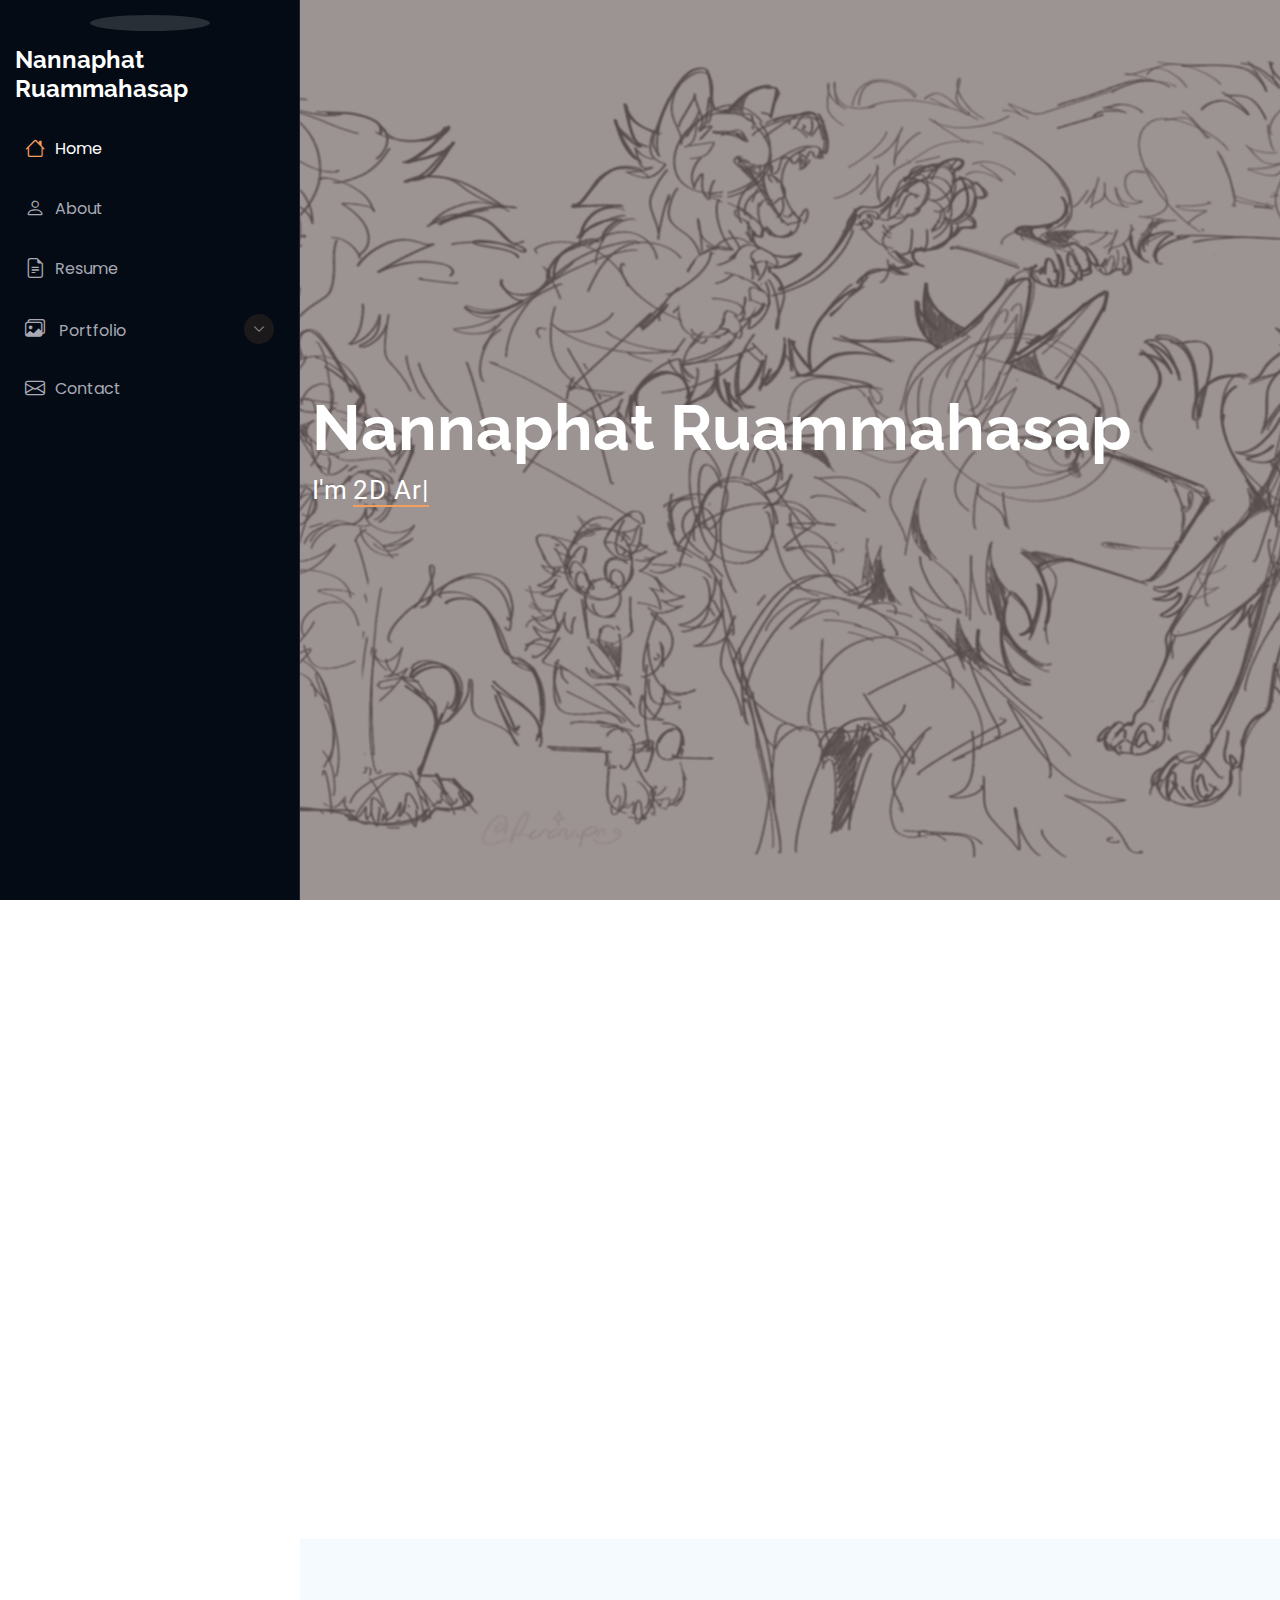
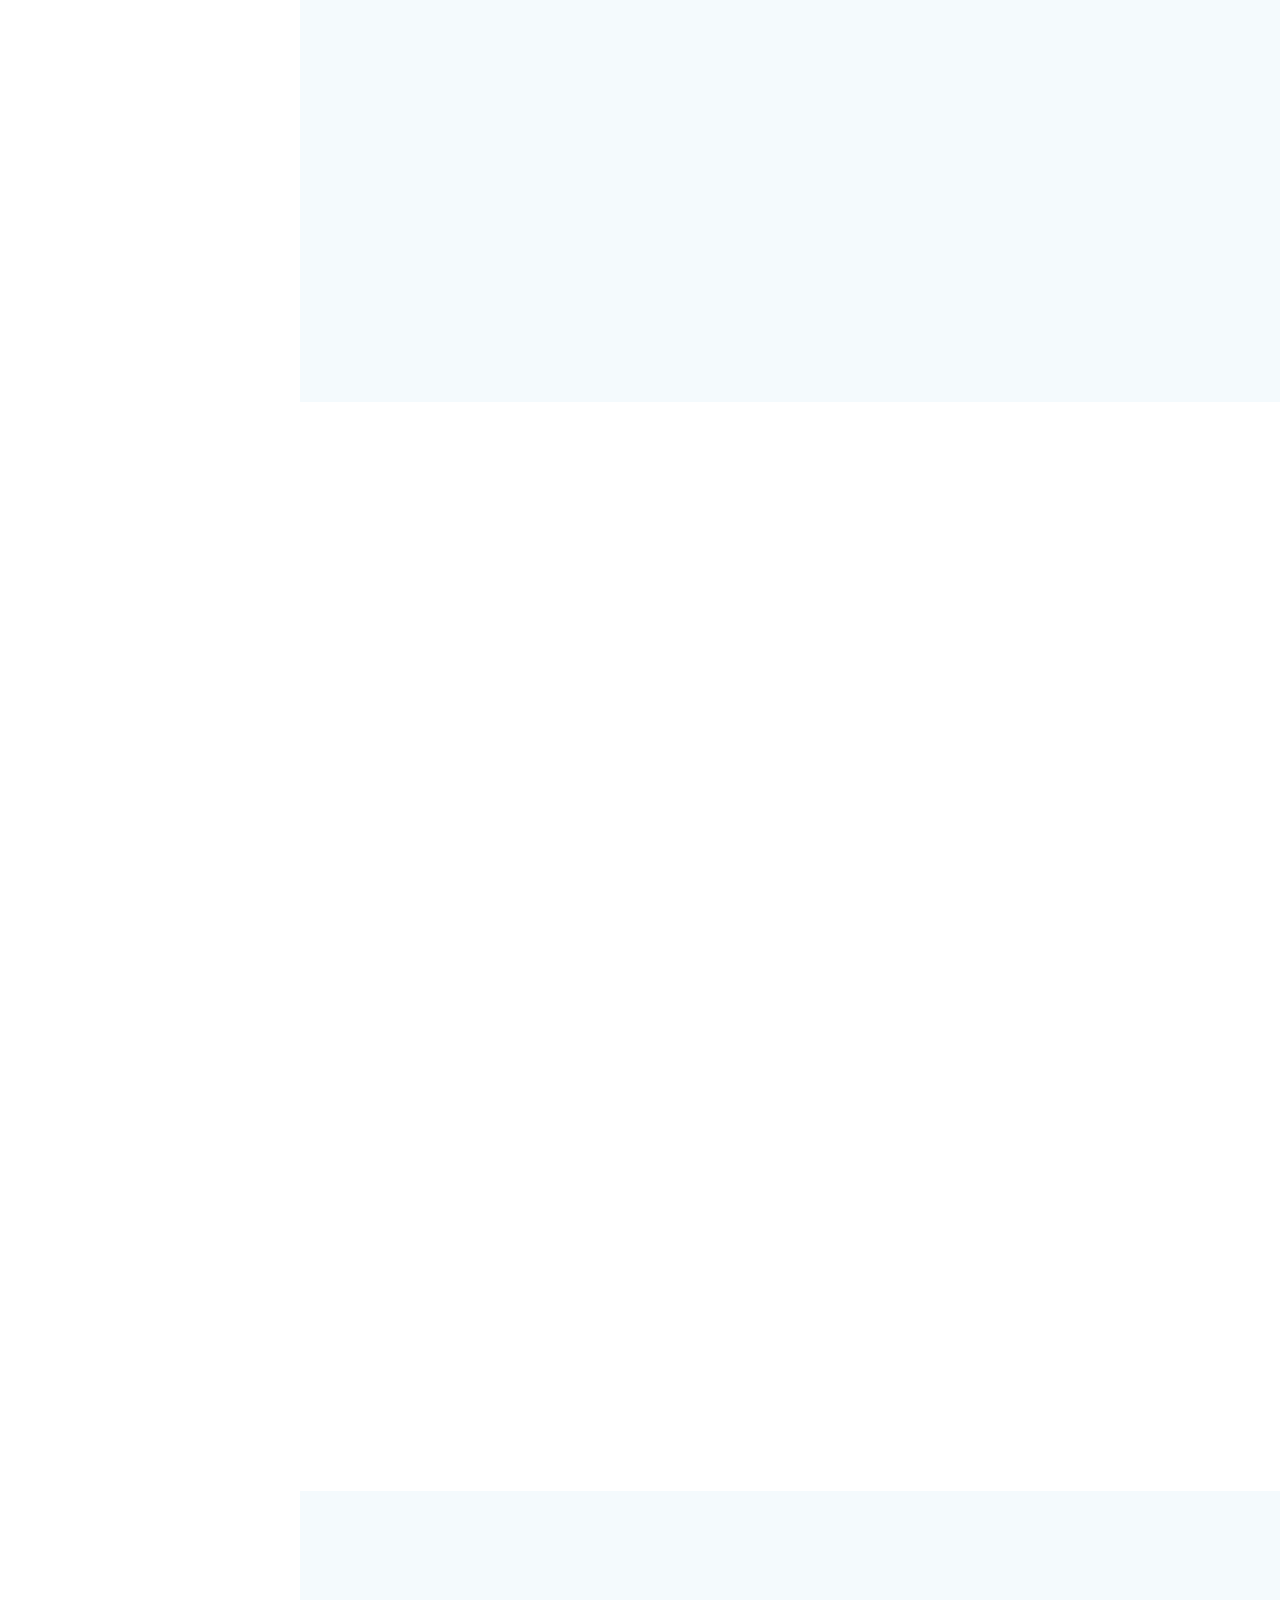
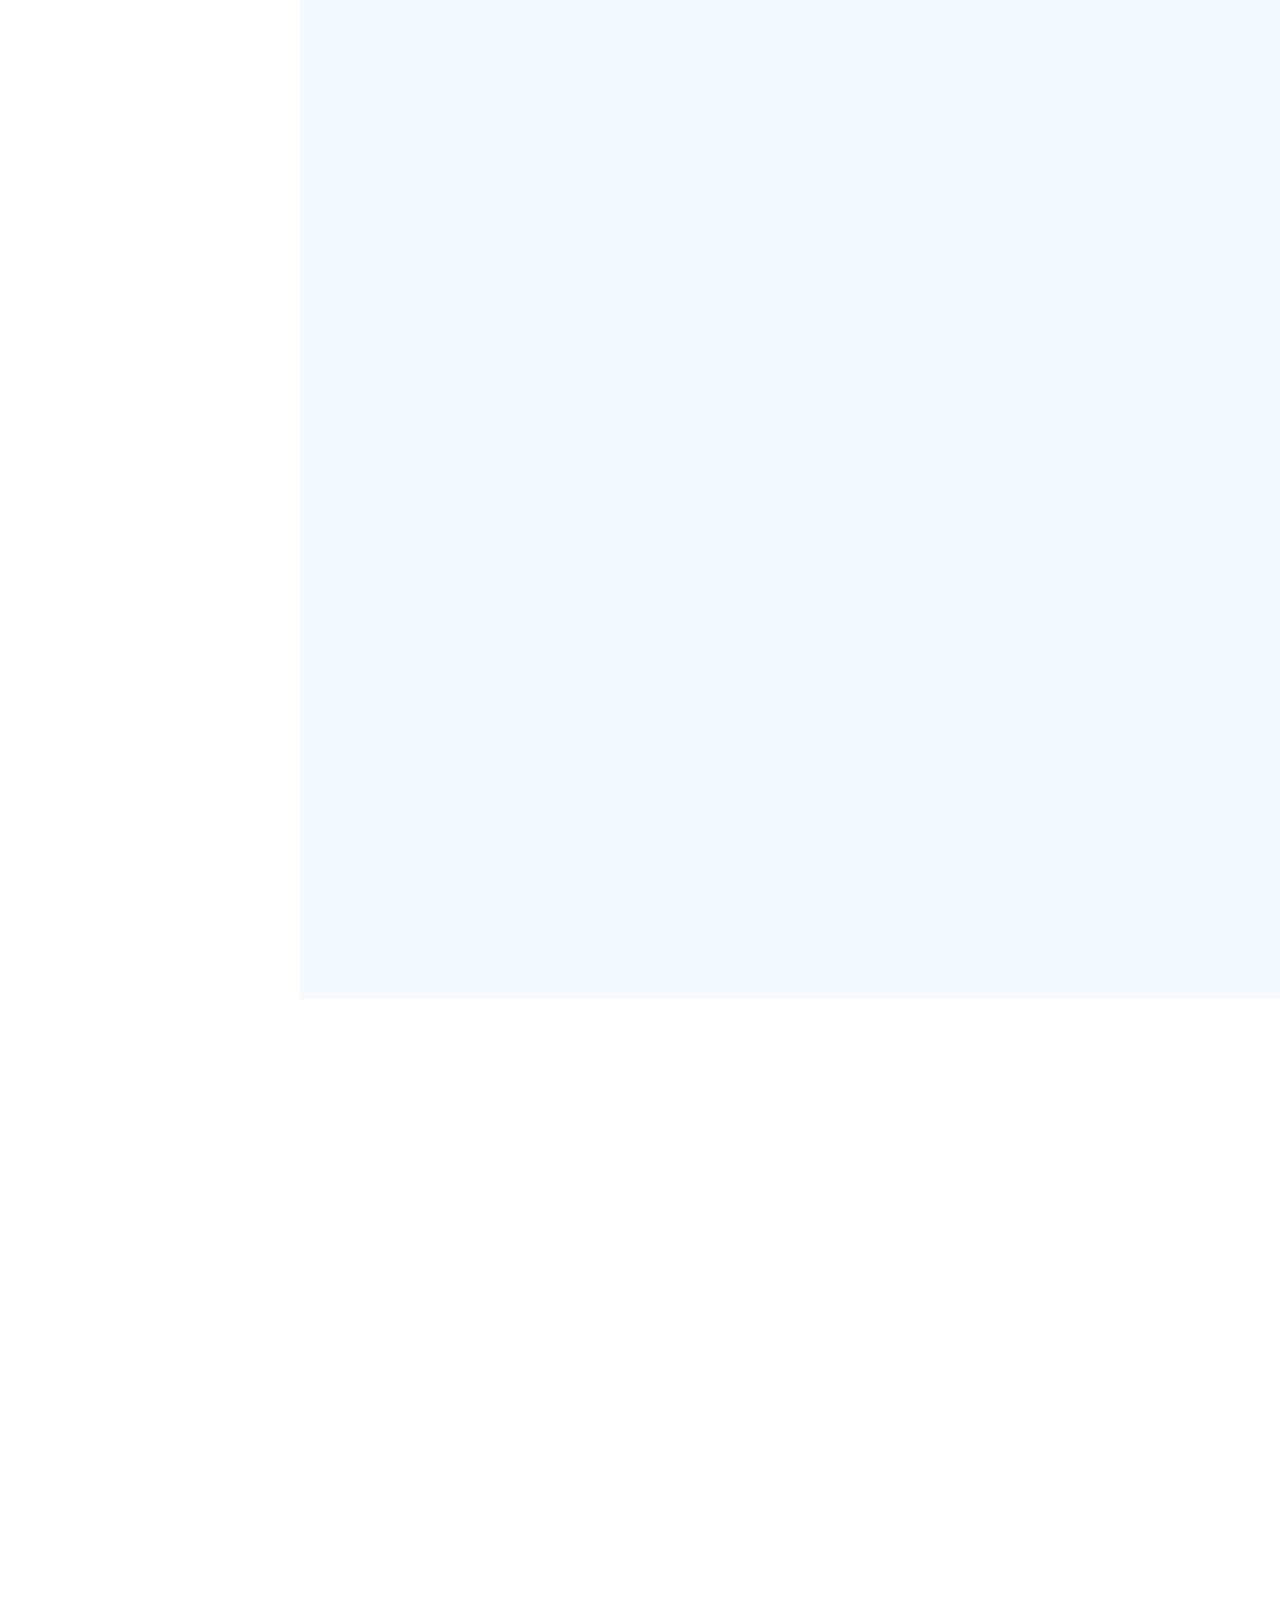
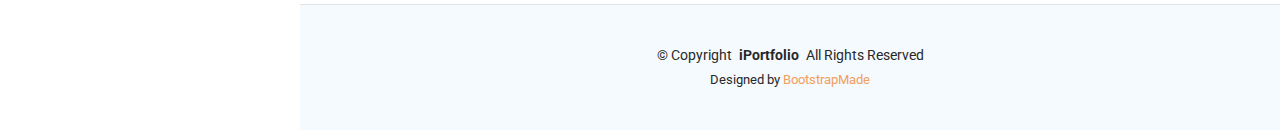
==== commit 4e339e29: "Update Pictues + Info (28 Sep. 2024)" ====
--- a/iPortfolio/index.html
+++ b/iPortfolio/index.html
@@ -9,8 +9,7 @@
   <meta content="" name="keywords">
 
   <!-- Favicons -->
-  <link href="assets/img/favicon.png" rel="icon">
-  <link href="assets/img/apple-touch-icon.png" rel="apple-touch-icon">
+  <link href="assets/img/cat-icon.png" rel="icon">
 
   <!-- Fonts -->
   <link href="https://fonts.googleapis.com" rel="preconnect">
@@ -42,7 +41,7 @@
     <i class="header-toggle d-xl-none bi bi-list"></i>
 
     <div class="profile-img">
-      <img src="assets/img/my-profile-img.jpg" alt="" class="img-fluid rounded-circle">
+      <img src="assets/img/my-profile-pic.png" alt="" class="img-fluid rounded-circle">
     </div>
 
     <a href="index.html" class="logo d-flex align-items-center justify-content-center">
@@ -53,25 +52,14 @@
 
     <nav id="navmenu" class="navmenu">
       <ul>
-        <li><a href="#hero" class="active"><i class="bi bi-house navicon"></i>Home</a></li>
+        <li><a href="#hero" class="active"><i class="bi bi-house navicon"></i> Home</a></li>
         <li><a href="#about"><i class="bi bi-person navicon"></i> About</a></li>
         <li><a href="#resume"><i class="bi bi-file-earmark-text navicon"></i> Resume</a></li>
-        <li><a href="#portfolio"><i class="bi bi-images navicon"></i> Portfolio</a></li>
-        <li class="dropdown"><a href="#"><i class="bi bi-menu-button navicon"></i> <span>Dropdown</span> <i class="bi bi-chevron-down toggle-dropdown"></i></a>
+        <li class="dropdown"><a href="#portfolio"><span><i class="bi bi-images navicon"></i> Portfolio</span> <i class="bi bi-chevron-down toggle-dropdown"></i></a>
           <ul>
-            <li><a href="#">Dropdown 1</a></li>
-            <li class="dropdown"><a href="#"><span>Deep Dropdown</span> <i class="bi bi-chevron-down toggle-dropdown"></i></a>
-              <ul>
-                <li><a href="#">Deep Dropdown 1</a></li>
-                <li><a href="#">Deep Dropdown 2</a></li>
-                <li><a href="#">Deep Dropdown 3</a></li>
-                <li><a href="#">Deep Dropdown 4</a></li>
-                <li><a href="#">Deep Dropdown 5</a></li>
-              </ul>
-            </li>
-            <li><a href="#">Dropdown 2</a></li>
-            <li><a href="#">Dropdown 3</a></li>
-            <li><a href="#">Dropdown 4</a></li>
+            <li><a href="#portfolio">2D Art</a></li>
+            <li><a href="#portfolio">Game UI Design</a></li>
+            <li><a href="#portfolio">Concept Art</a></li>
           </ul>
         </li>
         <li><a href="#contact"><i class="bi bi-envelope navicon"></i> Contact</a></li>
@@ -85,7 +73,7 @@
     <!-- Hero Section -->
     <section id="hero" class="hero section dark-background">
 
-      <img src="assets/img/hero-bg.jpg" alt="" data-aos="fade-in" class="">
+      <img src="assets/img/header-bg.png" alt="" data-aos="fade-in" class="">
 
       <div class="container" data-aos="fade-up" data-aos-delay="100">
         <h2>Nannaphat Ruammahasap</h2>
@@ -107,7 +95,7 @@
 
         <div class="row gy-4 justify-content-center">
           <div class="col-lg-4">
-            <img src="assets/img/my-profile-img.jpg" class="img-fluid" alt="">
+            <img src="assets/img/my-profile-pic-2.png" class="img-fluid" alt="">
           </div>
           <div class="col-lg-8 content">
             <h2>Concept Artist &amp; Game UI Designer</h2>
@@ -270,8 +258,8 @@
               <h5>2022 - Present</h5>
               <ul>
                 <li>Assigned to be a Lead UI designer in multiple college projects</li>
-                <li>Design UI components such as buttons, menus, and icons for PC and mobile games.</li>
-                <li>Maintain a balance between aesthetic quality and functionality to ensure that user interfaces are both beautiful and easy to navigate.</li>
+                <li>Design UI components such as buttons, menus, and icons for PC and mobile games</li>
+                <li>Maintain a balance between aesthetic quality and functionality to ensure that user interfaces are both beautiful and easy to navigate</li>
               </ul>
             </div><!-- Edn Resume Item -->
 
@@ -296,92 +284,116 @@
 
           <ul class="portfolio-filters isotope-filters" data-aos="fade-up" data-aos-delay="100">
             <li data-filter="*" class="filter-active">All</li>
-            <li data-filter=".filter-app">2D Art</li>
-            <li data-filter=".filter-product">UI Designs</li>
-            <li data-filter=".filter-branding">Concept Art</li>
+            <li data-filter=".filter-art">2D Art</li>
+            <li data-filter=".filter-ui">Game UI Design</li>
+            <li data-filter=".filter-concept">Concept Art</li>
           </ul><!-- End Portfolio Filters -->
 
           <div class="row gy-4 isotope-container" data-aos="fade-up" data-aos-delay="200">
 
-            <div class="col-lg-4 col-md-6 portfolio-item isotope-item filter-app">
-              <div class="portfolio-content h-100">
-                <img src="assets/img/portfolio/app-1.jpg" class="img-fluid" alt="">
-                <div class="portfolio-info">
-                  <h4>App 1</h4>
-                  <p>Lorem ipsum, dolor sit amet consectetur</p>
-                  <a href="assets/img/portfolio/app-1.jpg" title="App 1" data-gallery="portfolio-gallery-app" class="glightbox preview-link"><i class="bi bi-zoom-in"></i></a>
-                  <a href="portfolio-details.html" title="More Details" class="details-link"><i class="bi bi-link-45deg"></i></a>
-                </div>
-              </div>
-            </div><!-- End Portfolio Item -->
-
-            <div class="col-lg-4 col-md-6 portfolio-item isotope-item filter-product">
-              <div class="portfolio-content h-100">
-                <img src="assets/img/portfolio/product-1.jpg" class="img-fluid" alt="">
-                <div class="portfolio-info">
-                  <h4>Product 1</h4>
-                  <p>Lorem ipsum, dolor sit amet consectetur</p>
-                  <a href="assets/img/portfolio/product-1.jpg" title="Product 1" data-gallery="portfolio-gallery-product" class="glightbox preview-link"><i class="bi bi-zoom-in"></i></a>
-                  <a href="portfolio-details.html" title="More Details" class="details-link"><i class="bi bi-link-45deg"></i></a>
-                </div>
-              </div>
-            </div><!-- End Portfolio Item -->
-
-            <div class="col-lg-4 col-md-6 portfolio-item isotope-item filter-branding">
-              <div class="portfolio-content h-100">
-                <img src="assets/img/portfolio/branding-1.jpg" class="img-fluid" alt="">
-                <div class="portfolio-info">
-                  <h4>Branding 1</h4>
-                  <p>Lorem ipsum, dolor sit amet consectetur</p>
-                  <a href="assets/img/portfolio/branding-1.jpg" title="Branding 1" data-gallery="portfolio-gallery-branding" class="glightbox preview-link"><i class="bi bi-zoom-in"></i></a>
-                  <a href="portfolio-details.html" title="More Details" class="details-link"><i class="bi bi-link-45deg"></i></a>
-                </div>
-              </div>
-            </div><!-- End Portfolio Item -->
-
-            <div class="col-lg-4 col-md-6 portfolio-item isotope-item filter-app">
-              <div class="portfolio-content h-100">
-                <img src="assets/img/portfolio/app-2.jpg" class="img-fluid" alt="">
-                <div class="portfolio-info">
-                  <h4>App 2</h4>
-                  <p>Lorem ipsum, dolor sit amet consectetur</p>
-                  <a href="assets/img/portfolio/app-2.jpg" title="App 2" data-gallery="portfolio-gallery-app" class="glightbox preview-link"><i class="bi bi-zoom-in"></i></a>
-                  <a href="portfolio-details.html" title="More Details" class="details-link"><i class="bi bi-link-45deg"></i></a>
-                </div>
-              </div>
-            </div><!-- End Portfolio Item -->
-
-            <div class="col-lg-4 col-md-6 portfolio-item isotope-item filter-product">
-              <div class="portfolio-content h-100">
-                <img src="assets/img/portfolio/product-2.jpg" class="img-fluid" alt="">
-                <div class="portfolio-info">
-                  <h4>Product 2</h4>
-                  <p>Lorem ipsum, dolor sit amet consectetur</p>
-                  <a href="assets/img/portfolio/product-2.jpg" title="Product 2" data-gallery="portfolio-gallery-product" class="glightbox preview-link"><i class="bi bi-zoom-in"></i></a>
-                  <a href="portfolio-details.html" title="More Details" class="details-link"><i class="bi bi-link-45deg"></i></a>
-                </div>
-              </div>
-            </div><!-- End Portfolio Item -->
-
-            <div class="col-lg-4 col-md-6 portfolio-item isotope-item filter-branding">
-              <div class="portfolio-content h-100">
-                <img src="assets/img/portfolio/branding-2.jpg" class="img-fluid" alt="">
-                <div class="portfolio-info">
-                  <h4>Branding 2</h4>
-                  <p>Lorem ipsum, dolor sit amet consectetur</p>
-                  <a href="assets/img/portfolio/branding-2.jpg" title="Branding 2" data-gallery="portfolio-gallery-branding" class="glightbox preview-link"><i class="bi bi-zoom-in"></i></a>
-                  <a href="portfolio-details.html" title="More Details" class="details-link"><i class="bi bi-link-45deg"></i></a>
-                </div>
-              </div>
-            </div><!-- End Portfolio Item -->
-
-            <div class="col-lg-4 col-md-6 portfolio-item isotope-item filter-app">
-              <div class="portfolio-content h-100">
-                <img src="assets/img/portfolio/app-3.jpg" class="img-fluid" alt="">
-                <div class="portfolio-info">
-                  <h4>App 3</h4>
-                  <p>Lorem ipsum, dolor sit amet consectetur</p>
-                  <a href="assets/img/portfolio/app-3.jpg" title="App 3" data-gallery="portfolio-gallery-app" class="glightbox preview-link"><i class="bi bi-zoom-in"></i></a>
+            <div class="col-lg-4 col-md-6 portfolio-item isotope-item filter-art">
+              <div class="portfolio-content h-100">
+                <img src="assets/img/portfolio/art-thumbnail.png" class="img-fluid" alt="">
+                <div class="portfolio-info">
+                  <h4>Character Illustration</h4>
+                  <p>Digital illustrated artwork of a client's character</p>
+                  <a href="assets/img/portfolio/art.png" title="Character Illustration" data-gallery="portfolio-gallery-app" class="glightbox preview-link"><i class="bi bi-zoom-in"></i></a>
+                  <a href="portfolio-details.html" title="More Details" class="details-link"><i class="bi bi-link-45deg"></i></a>
+                </div>
+              </div>
+            </div><!-- End Portfolio Item -->
+
+            <div class="col-lg-4 col-md-6 portfolio-item isotope-item filter-ui">
+              <div class="portfolio-content h-100">
+                <img src="assets/img/portfolio/ui-design-thumbnail.png" class="img-fluid" alt="">
+                <div class="portfolio-info">
+                  <h4>UI Beta Layout Design</h4>
+                  <p>For college project: RITTER FRAME ZERO</p>
+                  <a href="assets/img/portfolio/ui-design.png" title="UI Beta Layout Design" data-gallery="portfolio-gallery-product" class="glightbox preview-link"><i class="bi bi-zoom-in"></i></a>
+                  <a href="portfolio-details.html" title="More Details" class="details-link"><i class="bi bi-link-45deg"></i></a>
+                </div>
+              </div>
+            </div><!-- End Portfolio Item -->
+
+            <div class="col-lg-4 col-md-6 portfolio-item isotope-item filter-concept">
+              <div class="portfolio-content h-100">
+                <img src="assets/img/portfolio/concept-art-thumbnail.png" class="img-fluid" alt="">
+                <div class="portfolio-info">
+                  <h4>Creature Design Concept</h4>
+                  <p>Creature design concept with multiple animal features</p>
+                  <a href="assets/img/portfolio/concept-art.png" title="Creature Design Concept" data-gallery="portfolio-gallery-branding" class="glightbox preview-link"><i class="bi bi-zoom-in"></i></a>
+                  <a href="portfolio-details.html" title="More Details" class="details-link"><i class="bi bi-link-45deg"></i></a>
+                </div>
+              </div>
+            </div><!-- End Portfolio Item -->
+
+            <div class="col-lg-4 col-md-6 portfolio-item isotope-item filter-art">
+              <div class="portfolio-content h-100">
+                <img src="assets/img/portfolio/art-2-thumbnail.png" class="img-fluid" alt="">
+                <div class="portfolio-info">
+                  <h4>Character Illustration</h4>
+                  <p>Digital illustrated artwork of a client's character</p>
+                  <a href="assets/img/portfolio/art-2.png" title="Character Illustration" data-gallery="portfolio-gallery-app" class="glightbox preview-link"><i class="bi bi-zoom-in"></i></a>
+                  <a href="portfolio-details.html" title="More Details" class="details-link"><i class="bi bi-link-45deg"></i></a>
+                </div>
+              </div>
+            </div><!-- End Portfolio Item -->
+
+            <div class="col-lg-4 col-md-6 portfolio-item isotope-item filter-ui">
+              <div class="portfolio-content h-100">
+                <img src="assets/img/portfolio/ui-design-2-thumbnail.png" class="img-fluid" alt="">
+                <div class="portfolio-info">
+                  <h4>Skill Icon Art and Design</h4>
+                  <p>For college project: Lucy and Polly (Mobile game)</p>
+                  <a href="assets/img/portfolio/ui-design-2.png" title="Skill Icon Art and Design" data-gallery="portfolio-gallery-product" class="glightbox preview-link"><i class="bi bi-zoom-in"></i></a>
+                  <a href="portfolio-details.html" title="More Details" class="details-link"><i class="bi bi-link-45deg"></i></a>
+                </div>
+              </div>
+            </div><!-- End Portfolio Item -->
+
+            <div class="col-lg-4 col-md-6 portfolio-item isotope-item filter-concept">
+              <div class="portfolio-content h-100">
+                <img src="assets/img/portfolio/concept-art-2-thumbnail.png" class="img-fluid" alt="">
+                <div class="portfolio-info">
+                  <h4>Character Design Concept</h4>
+                  <p>Character design concept for an online client</p>
+                  <a href="assets/img/portfolio/concept-art-2.png" title="Character Design Concept" data-gallery="portfolio-gallery-branding" class="glightbox preview-link"><i class="bi bi-zoom-in"></i></a>
+                  <a href="portfolio-details.html" title="More Details" class="details-link"><i class="bi bi-link-45deg"></i></a>
+                </div>
+              </div>
+            </div><!-- End Portfolio Item -->
+
+            <div class="col-lg-4 col-md-6 portfolio-item isotope-item filter-art">
+              <div class="portfolio-content h-100">
+                <img src="assets/img/portfolio/art-3-thumbnail.png" class="img-fluid" alt="">
+                <div class="portfolio-info">
+                  <h4>Game Main Menu</h4>
+                  <p>For college project: Astro-no-monster!</p>
+                  <a href="assets/img/portfolio/art-3.png" title="Game Main Menu" data-gallery="portfolio-gallery-app" class="glightbox preview-link"><i class="bi bi-zoom-in"></i></a>
+                  <a href="portfolio-details.html" title="More Details" class="details-link"><i class="bi bi-link-45deg"></i></a>
+                </div>
+              </div>
+            </div><!-- End Portfolio Item -->
+
+            <div class="col-lg-4 col-md-6 portfolio-item isotope-item filter-ui">
+              <div class="portfolio-content h-100">
+                <img src="assets/img/portfolio/ui-design-3-thumbnail.png" class="img-fluid" alt="">
+                <div class="portfolio-info">
+                  <h4>Game Icons Design</h4>
+                  <p>For college project: Lucy and Polly (Mobile game)</p>
+                  <a href="assets/img/portfolio/ui-design-3.png" title="Game Icons Design" data-gallery="portfolio-gallery-product" class="glightbox preview-link"><i class="bi bi-zoom-in"></i></a>
+                  <a href="portfolio-details.html" title="More Details" class="details-link"><i class="bi bi-link-45deg"></i></a>
+                </div>
+              </div>
+            </div><!-- End Portfolio Item -->
+
+            <div class="col-lg-4 col-md-6 portfolio-item isotope-item filter-concept">
+              <div class="portfolio-content h-100">
+                <img src="assets/img/portfolio/concept-3-thumbnail.png" class="img-fluid" alt="">
+                <div class="portfolio-info">
+                  <h4>Game Character Design Concept</h4>
+                  <p>For college project: Lucy and Polly (Mobile game)</p>
+                  <a href="assets/img/portfolio/concept-3.png" title="Game Character Design Concept" data-gallery="portfolio-gallery-branding" class="glightbox preview-link"><i class="bi bi-zoom-in"></i></a>
                   <a href="portfolio-details.html" title="More Details" class="details-link"><i class="bi bi-link-45deg"></i></a>
                 </div>
               </div>
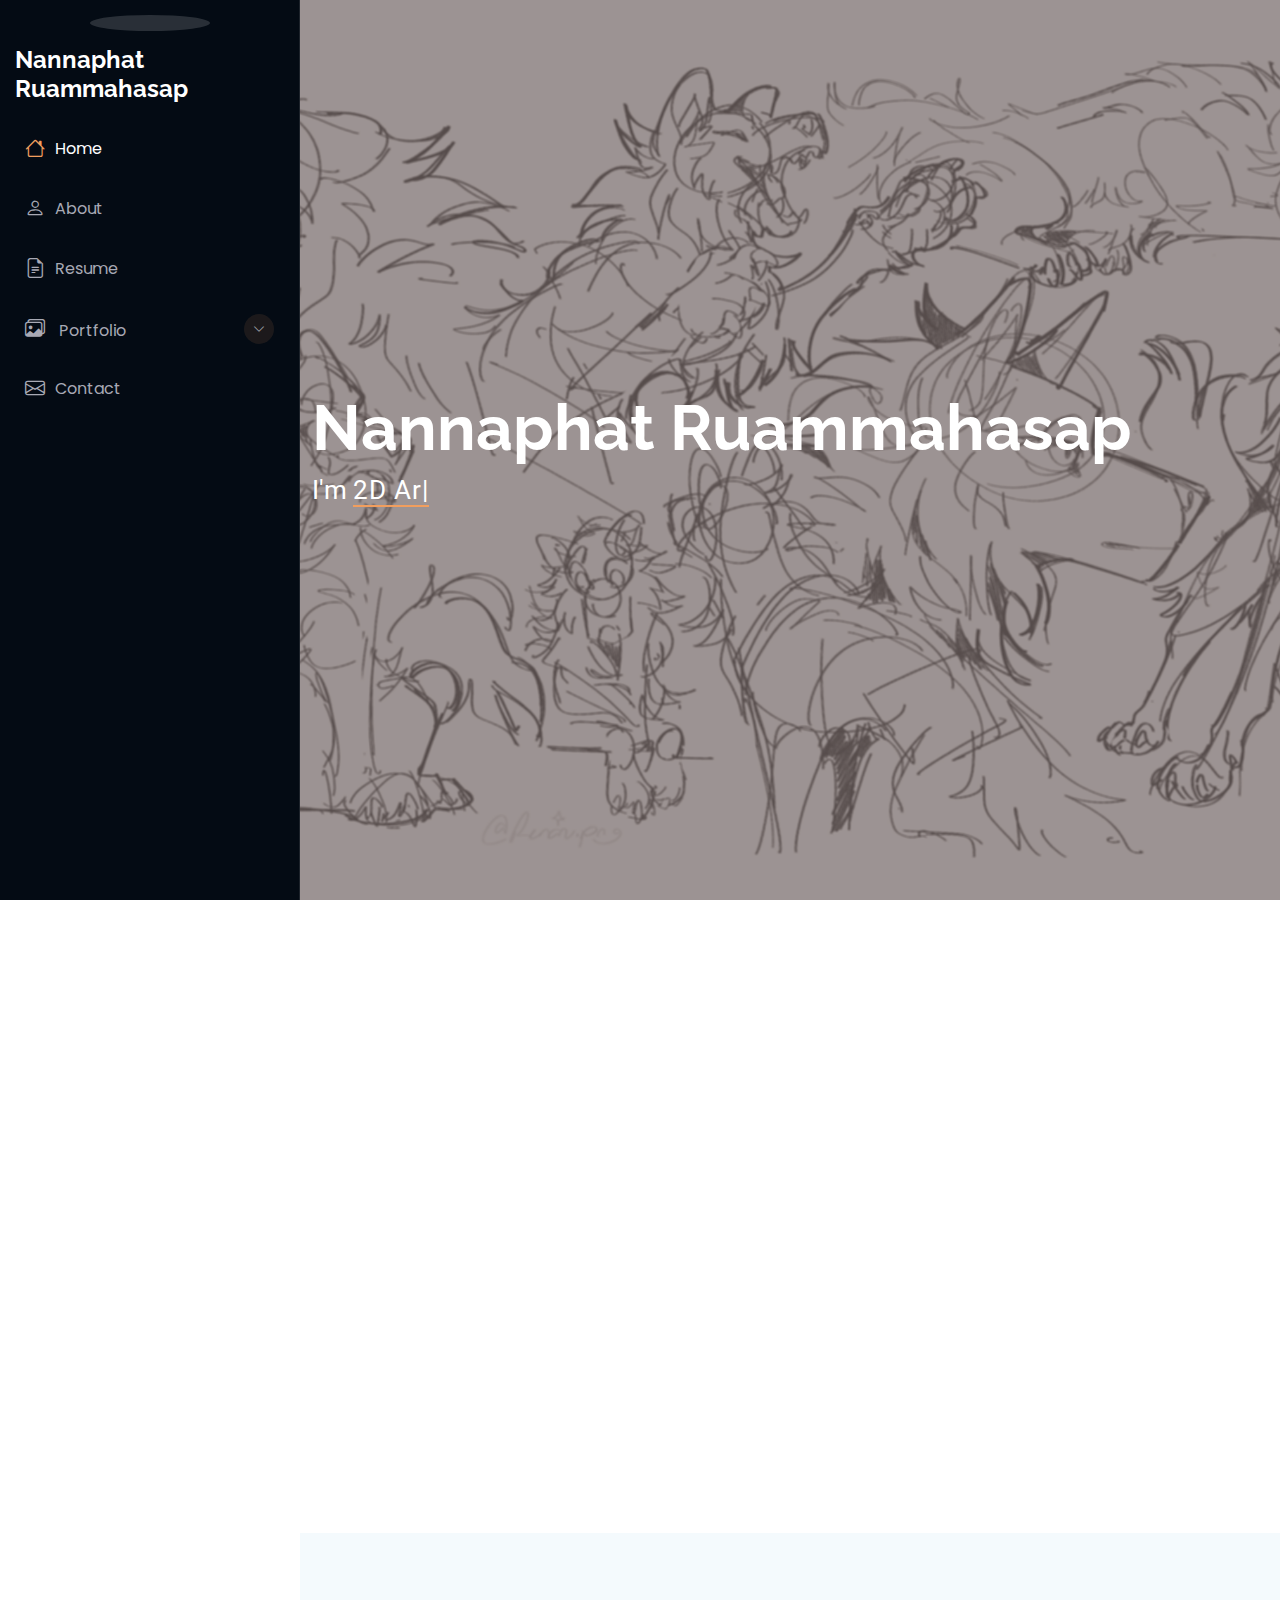
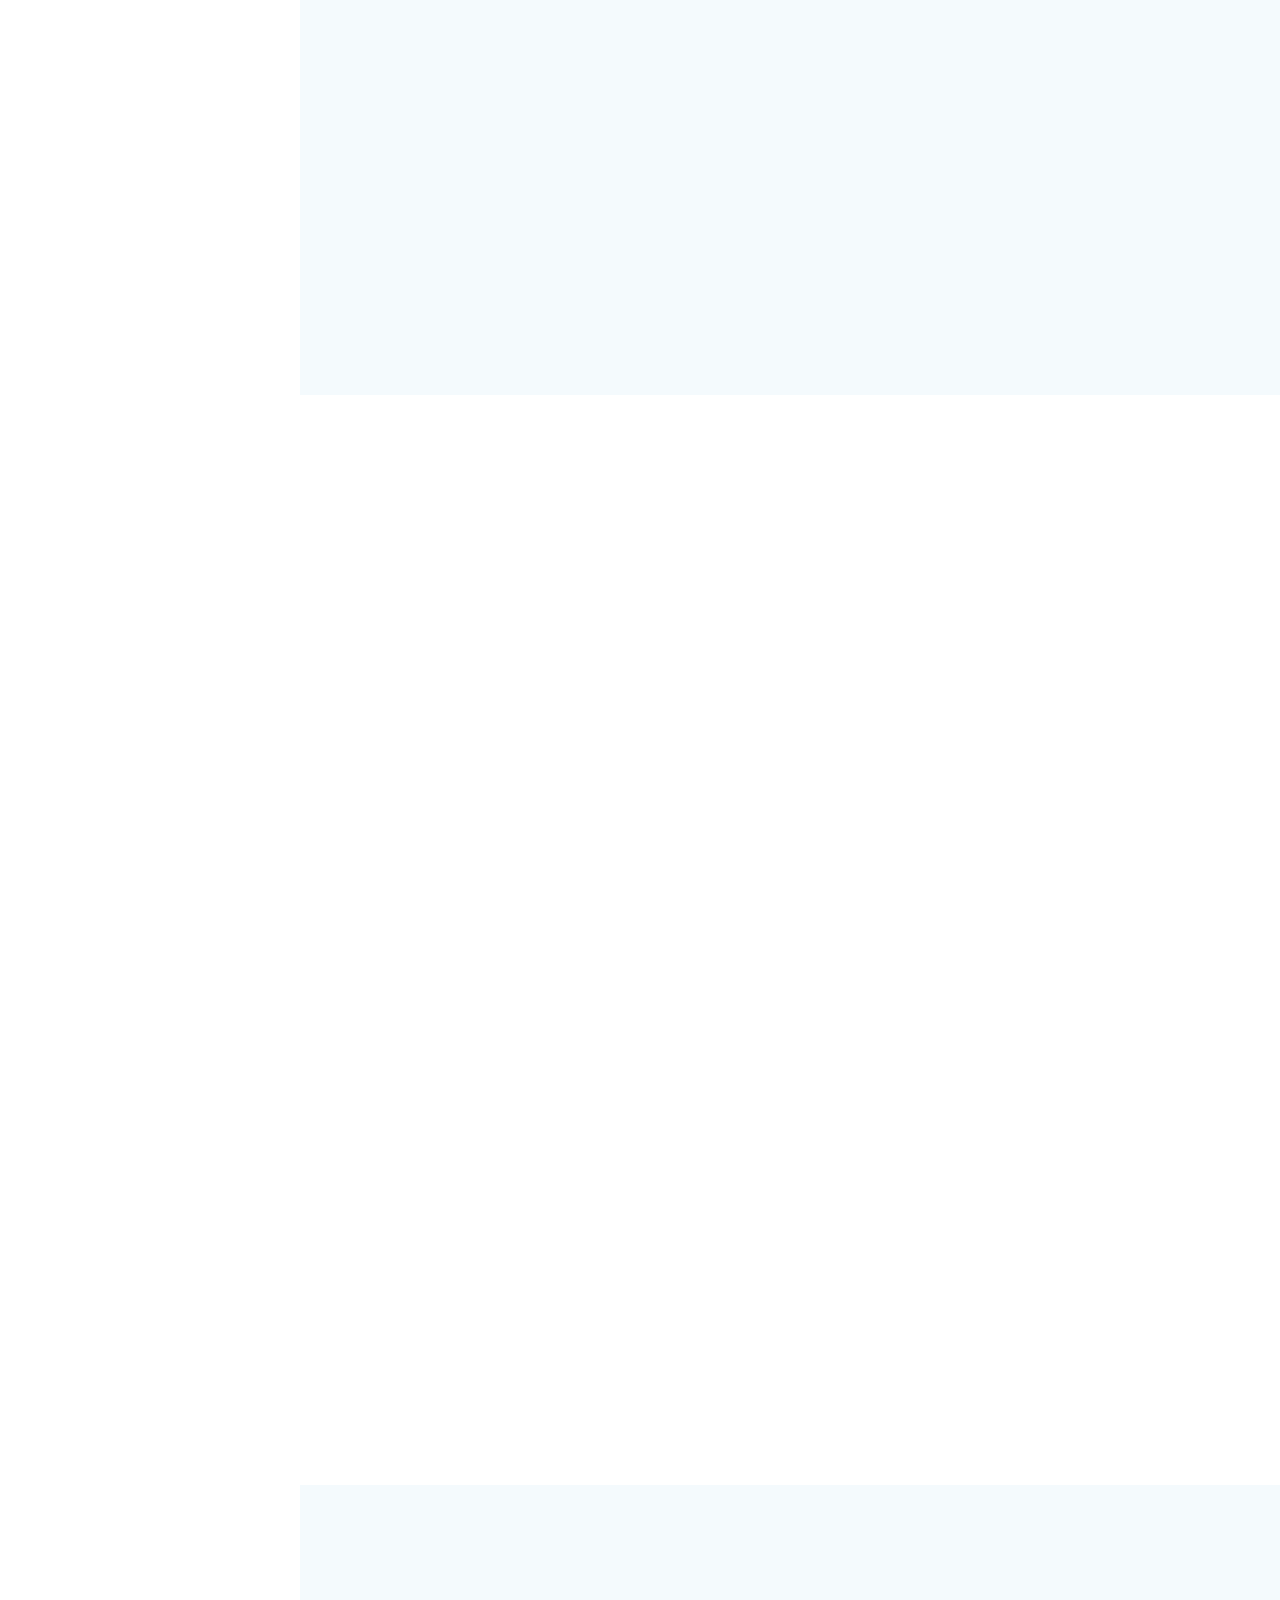
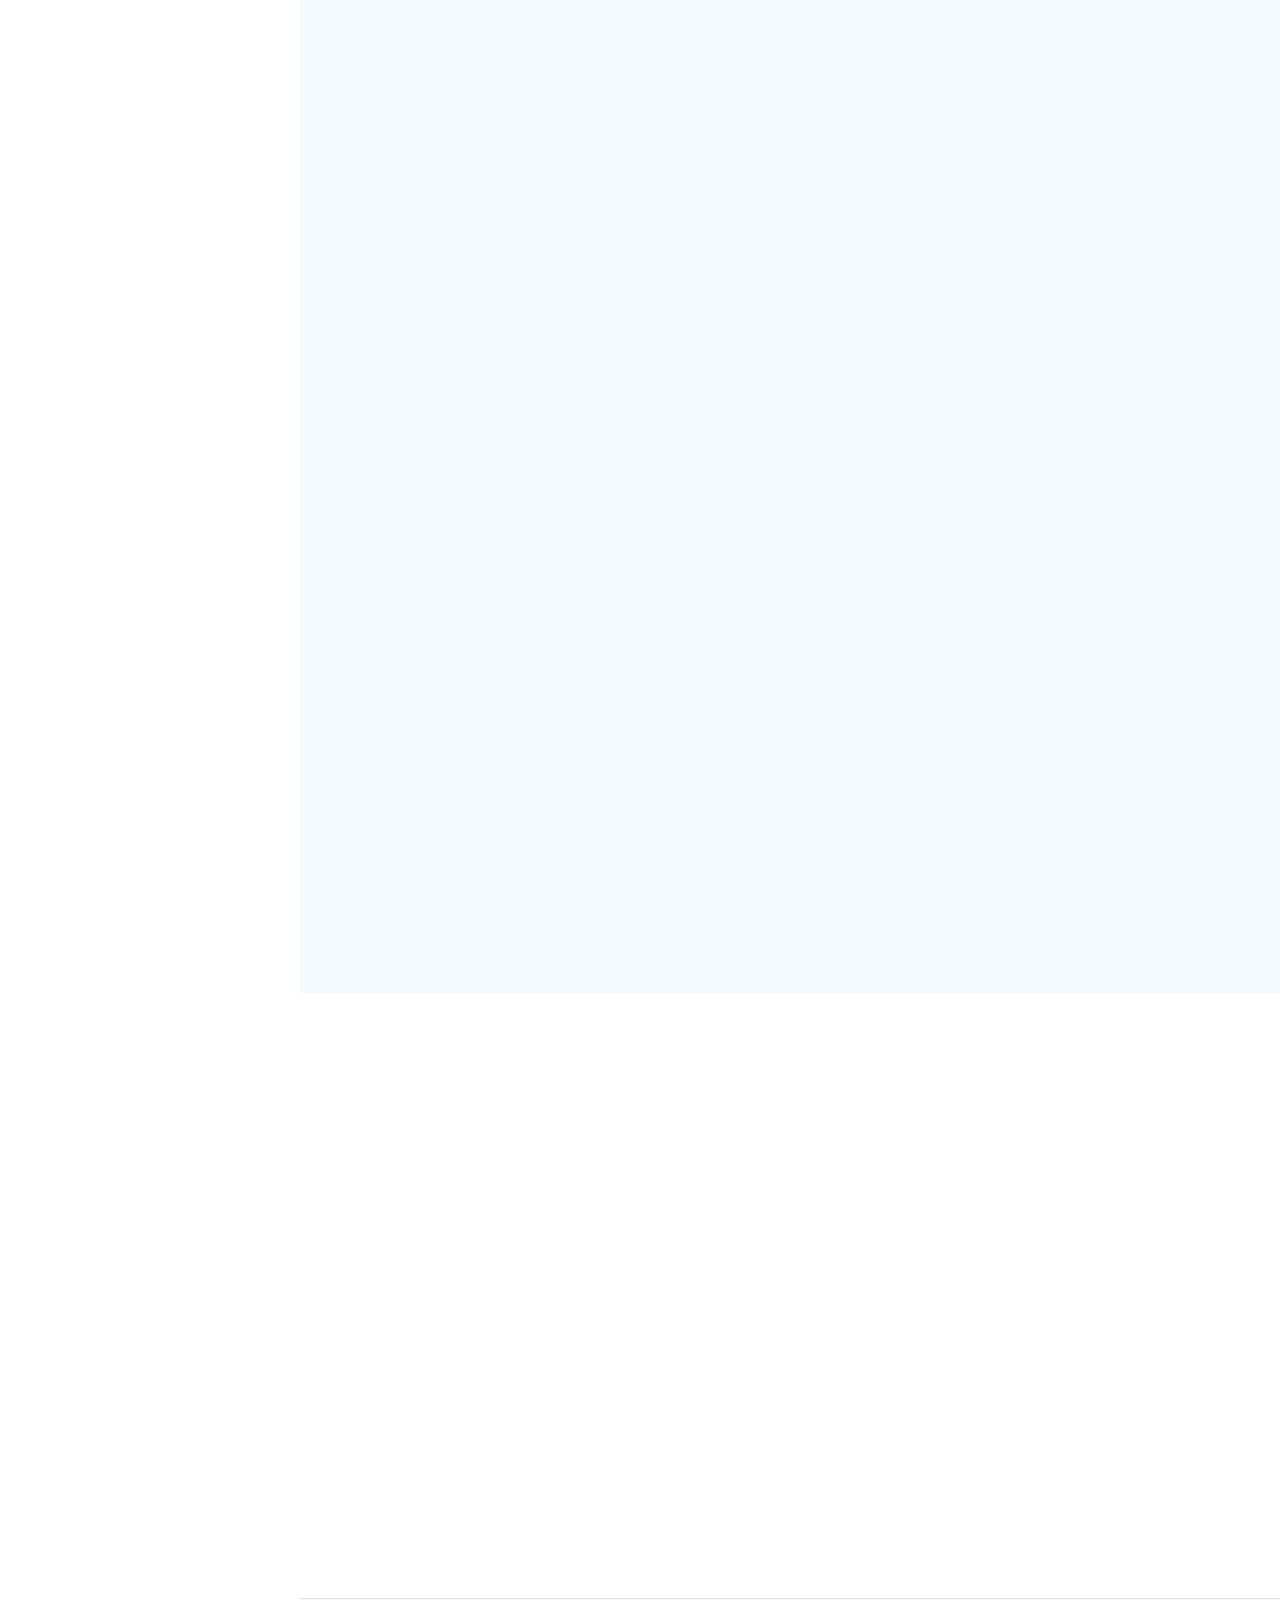
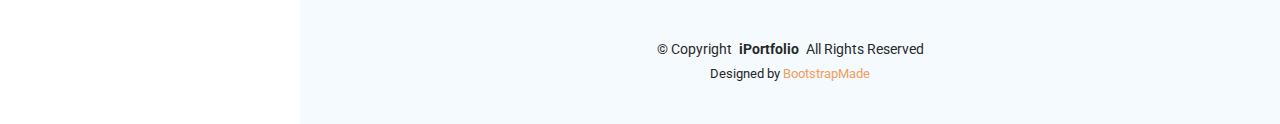
==== commit dd3ac900: "Update Portfolio Detail section (28 Sep. 2024)" ====
--- a/iPortfolio/index.html
+++ b/iPortfolio/index.html
@@ -52,7 +52,7 @@
 
     <nav id="navmenu" class="navmenu">
       <ul>
-        <li><a href="#hero" class="active"><i class="bi bi-house navicon"></i> Home</a></li>
+        <li><a href="#home" class="active"><i class="bi bi-house navicon"></i> Home</a></li>
         <li><a href="#about"><i class="bi bi-person navicon"></i> About</a></li>
         <li><a href="#resume"><i class="bi bi-file-earmark-text navicon"></i> Resume</a></li>
         <li class="dropdown"><a href="#portfolio"><span><i class="bi bi-images navicon"></i> Portfolio</span> <i class="bi bi-chevron-down toggle-dropdown"></i></a>
@@ -71,7 +71,7 @@
   <main class="main">
 
     <!-- Hero Section -->
-    <section id="hero" class="hero section dark-background">
+    <section id="home" class="hero section dark-background">
 
       <img src="assets/img/header-bg.png" alt="" data-aos="fade-in" class="">
 
@@ -115,7 +115,6 @@
                   <li><i class="bi bi-chevron-right"></i> <strong>Age:</strong> <span>21</span></li>
                   <li><i class="bi bi-chevron-right"></i> <strong>Degree:</strong> <span>Bachelor</span></li>
                   <li><i class="bi bi-chevron-right"></i> <strong>Email:</strong> <span>nannapas.yok@gmail.com</span></li>
-                  <li><i class="bi bi-chevron-right"></i> <strong>Freelance:</strong> <span>Available</span></li>
                 </ul>
               </div>
             </div>
@@ -259,6 +258,7 @@
               <ul>
                 <li>Assigned to be a Lead UI designer in multiple college projects</li>
                 <li>Design UI components such as buttons, menus, and icons for PC and mobile games</li>
+                <li>Skilled in using design tools like Figma for an interactive prototype</li>
                 <li>Maintain a balance between aesthetic quality and functionality to ensure that user interfaces are both beautiful and easy to navigate</li>
               </ul>
             </div><!-- Edn Resume Item -->
@@ -297,7 +297,7 @@
                 <div class="portfolio-info">
                   <h4>Character Illustration</h4>
                   <p>Digital illustrated artwork of a client's character</p>
-                  <a href="assets/img/portfolio/art.png" title="Character Illustration" data-gallery="portfolio-gallery-app" class="glightbox preview-link"><i class="bi bi-zoom-in"></i></a>
+                  <a href="assets/img/portfolio/art.png" title="Digital illustrated artwork of a client's character" data-gallery="portfolio-gallery-app" class="glightbox preview-link"><i class="bi bi-zoom-in"></i></a>
                   <a href="portfolio-details.html" title="More Details" class="details-link"><i class="bi bi-link-45deg"></i></a>
                 </div>
               </div>
@@ -309,7 +309,7 @@
                 <div class="portfolio-info">
                   <h4>UI Beta Layout Design</h4>
                   <p>For college project: RITTER FRAME ZERO</p>
-                  <a href="assets/img/portfolio/ui-design.png" title="UI Beta Layout Design" data-gallery="portfolio-gallery-product" class="glightbox preview-link"><i class="bi bi-zoom-in"></i></a>
+                  <a href="assets/img/portfolio/ui-design.png" title="Game UI design for college project: RITTER FRAME ZERO" data-gallery="portfolio-gallery-product" class="glightbox preview-link"><i class="bi bi-zoom-in"></i></a>
                   <a href="portfolio-details.html" title="More Details" class="details-link"><i class="bi bi-link-45deg"></i></a>
                 </div>
               </div>
@@ -321,7 +321,7 @@
                 <div class="portfolio-info">
                   <h4>Creature Design Concept</h4>
                   <p>Creature design concept with multiple animal features</p>
-                  <a href="assets/img/portfolio/concept-art.png" title="Creature Design Concept" data-gallery="portfolio-gallery-branding" class="glightbox preview-link"><i class="bi bi-zoom-in"></i></a>
+                  <a href="assets/img/portfolio/concept-art.png" title="Creature design concept with multiple animal features" data-gallery="portfolio-gallery-branding" class="glightbox preview-link"><i class="bi bi-zoom-in"></i></a>
                   <a href="portfolio-details.html" title="More Details" class="details-link"><i class="bi bi-link-45deg"></i></a>
                 </div>
               </div>
@@ -333,7 +333,7 @@
                 <div class="portfolio-info">
                   <h4>Character Illustration</h4>
                   <p>Digital illustrated artwork of a client's character</p>
-                  <a href="assets/img/portfolio/art-2.png" title="Character Illustration" data-gallery="portfolio-gallery-app" class="glightbox preview-link"><i class="bi bi-zoom-in"></i></a>
+                  <a href="assets/img/portfolio/art-2.png" title="Digital illustrated artwork of a client's character" data-gallery="portfolio-gallery-app" class="glightbox preview-link"><i class="bi bi-zoom-in"></i></a>
                   <a href="portfolio-details.html" title="More Details" class="details-link"><i class="bi bi-link-45deg"></i></a>
                 </div>
               </div>
@@ -345,7 +345,7 @@
                 <div class="portfolio-info">
                   <h4>Skill Icon Art and Design</h4>
                   <p>For college project: Lucy and Polly (Mobile game)</p>
-                  <a href="assets/img/portfolio/ui-design-2.png" title="Skill Icon Art and Design" data-gallery="portfolio-gallery-product" class="glightbox preview-link"><i class="bi bi-zoom-in"></i></a>
+                  <a href="assets/img/portfolio/ui-design-2.png" title="Skill icon art and design for college project: Lucy and Polly (Mobile game)" data-gallery="portfolio-gallery-product" class="glightbox preview-link"><i class="bi bi-zoom-in"></i></a>
                   <a href="portfolio-details.html" title="More Details" class="details-link"><i class="bi bi-link-45deg"></i></a>
                 </div>
               </div>
@@ -357,7 +357,7 @@
                 <div class="portfolio-info">
                   <h4>Character Design Concept</h4>
                   <p>Character design concept for an online client</p>
-                  <a href="assets/img/portfolio/concept-art-2.png" title="Character Design Concept" data-gallery="portfolio-gallery-branding" class="glightbox preview-link"><i class="bi bi-zoom-in"></i></a>
+                  <a href="assets/img/portfolio/concept-art-2.png" title="Character design concept for an online client" data-gallery="portfolio-gallery-branding" class="glightbox preview-link"><i class="bi bi-zoom-in"></i></a>
                   <a href="portfolio-details.html" title="More Details" class="details-link"><i class="bi bi-link-45deg"></i></a>
                 </div>
               </div>
@@ -369,7 +369,7 @@
                 <div class="portfolio-info">
                   <h4>Game Main Menu</h4>
                   <p>For college project: Astro-no-monster!</p>
-                  <a href="assets/img/portfolio/art-3.png" title="Game Main Menu" data-gallery="portfolio-gallery-app" class="glightbox preview-link"><i class="bi bi-zoom-in"></i></a>
+                  <a href="assets/img/portfolio/art-3.png" title="Game main menu art for college project: Astro-no-monster!" data-gallery="portfolio-gallery-app" class="glightbox preview-link"><i class="bi bi-zoom-in"></i></a>
                   <a href="portfolio-details.html" title="More Details" class="details-link"><i class="bi bi-link-45deg"></i></a>
                 </div>
               </div>
@@ -381,7 +381,7 @@
                 <div class="portfolio-info">
                   <h4>Game Icons Design</h4>
                   <p>For college project: Lucy and Polly (Mobile game)</p>
-                  <a href="assets/img/portfolio/ui-design-3.png" title="Game Icons Design" data-gallery="portfolio-gallery-product" class="glightbox preview-link"><i class="bi bi-zoom-in"></i></a>
+                  <a href="assets/img/portfolio/ui-design-3.png" title="Icons design for college project: Lucy and Polly (Mobile game)" data-gallery="portfolio-gallery-product" class="glightbox preview-link"><i class="bi bi-zoom-in"></i></a>
                   <a href="portfolio-details.html" title="More Details" class="details-link"><i class="bi bi-link-45deg"></i></a>
                 </div>
               </div>
@@ -393,7 +393,7 @@
                 <div class="portfolio-info">
                   <h4>Game Character Design Concept</h4>
                   <p>For college project: Lucy and Polly (Mobile game)</p>
-                  <a href="assets/img/portfolio/concept-3.png" title="Game Character Design Concept" data-gallery="portfolio-gallery-branding" class="glightbox preview-link"><i class="bi bi-zoom-in"></i></a>
+                  <a href="assets/img/portfolio/concept-3.png" title="Game character design concept for college project: Lucy and Polly (Mobile game)" data-gallery="portfolio-gallery-branding" class="glightbox preview-link"><i class="bi bi-zoom-in"></i></a>
                   <a href="portfolio-details.html" title="More Details" class="details-link"><i class="bi bi-link-45deg"></i></a>
                 </div>
               </div>
